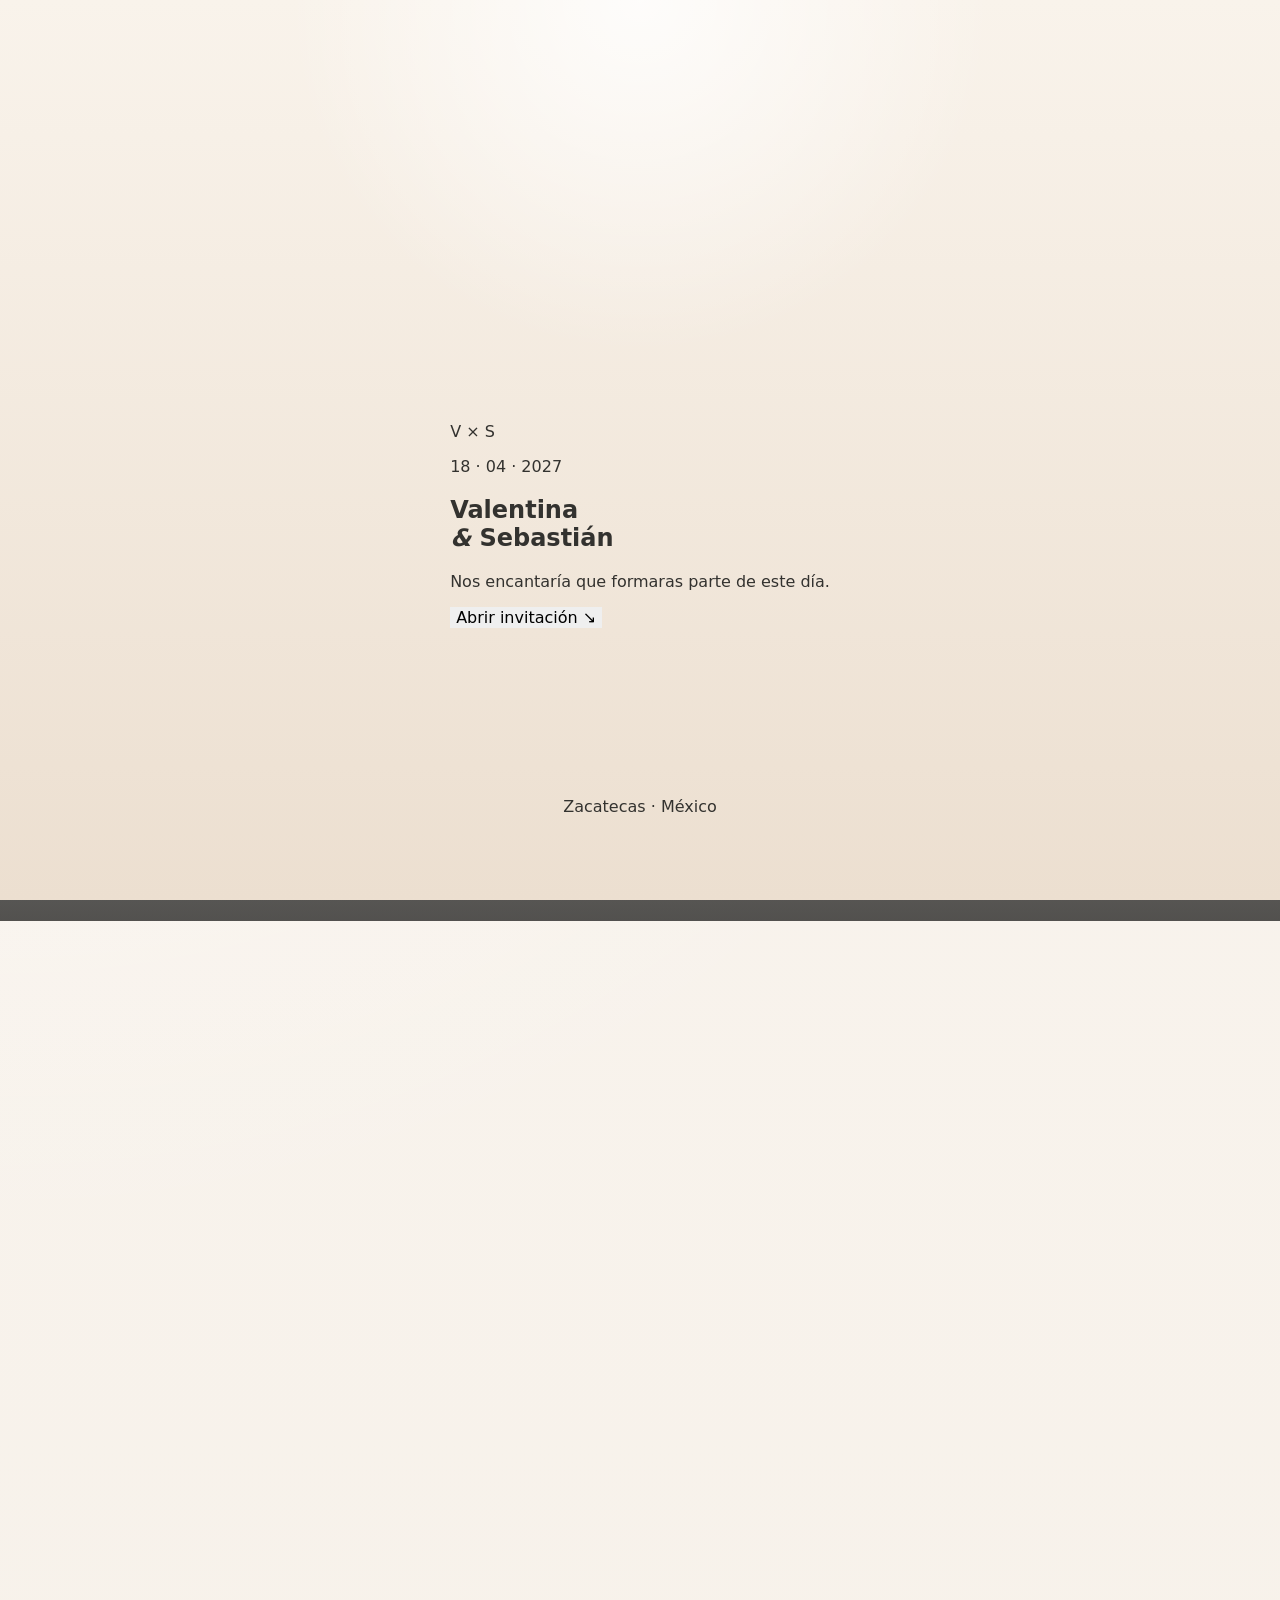
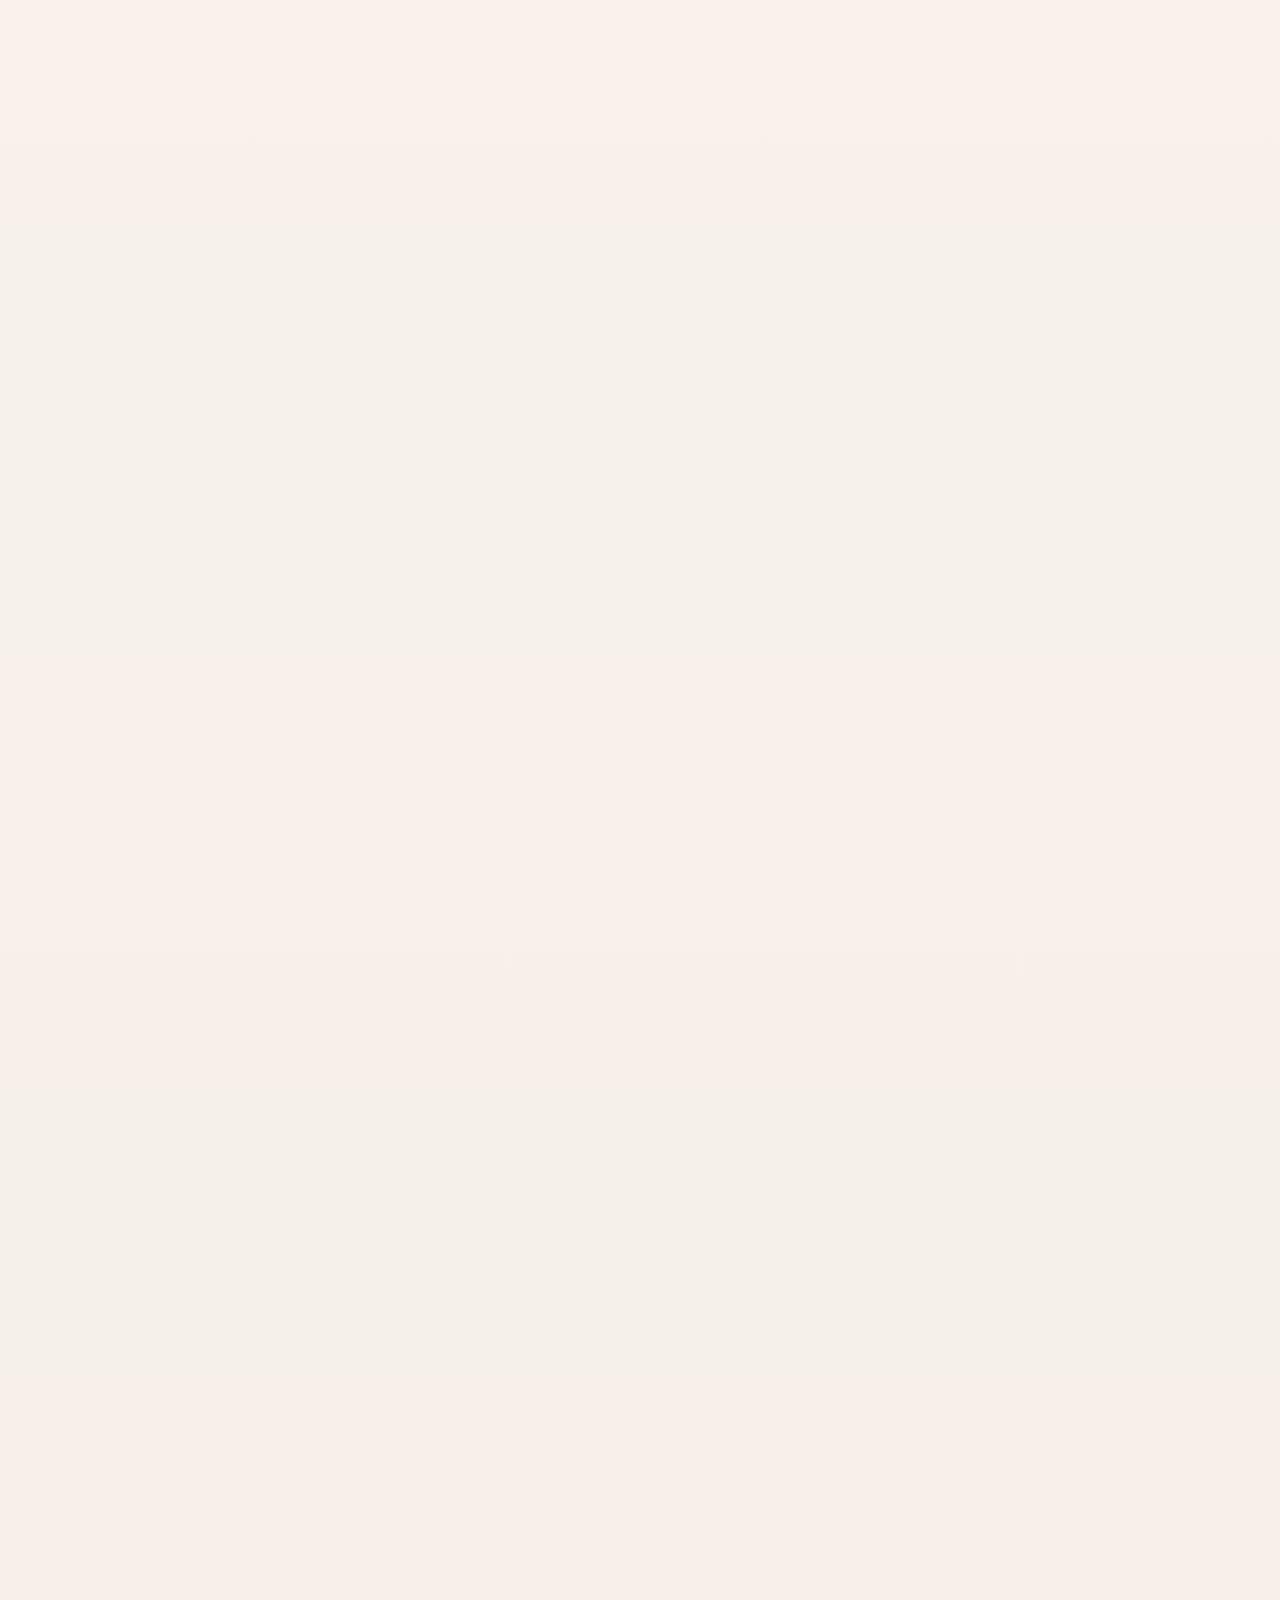
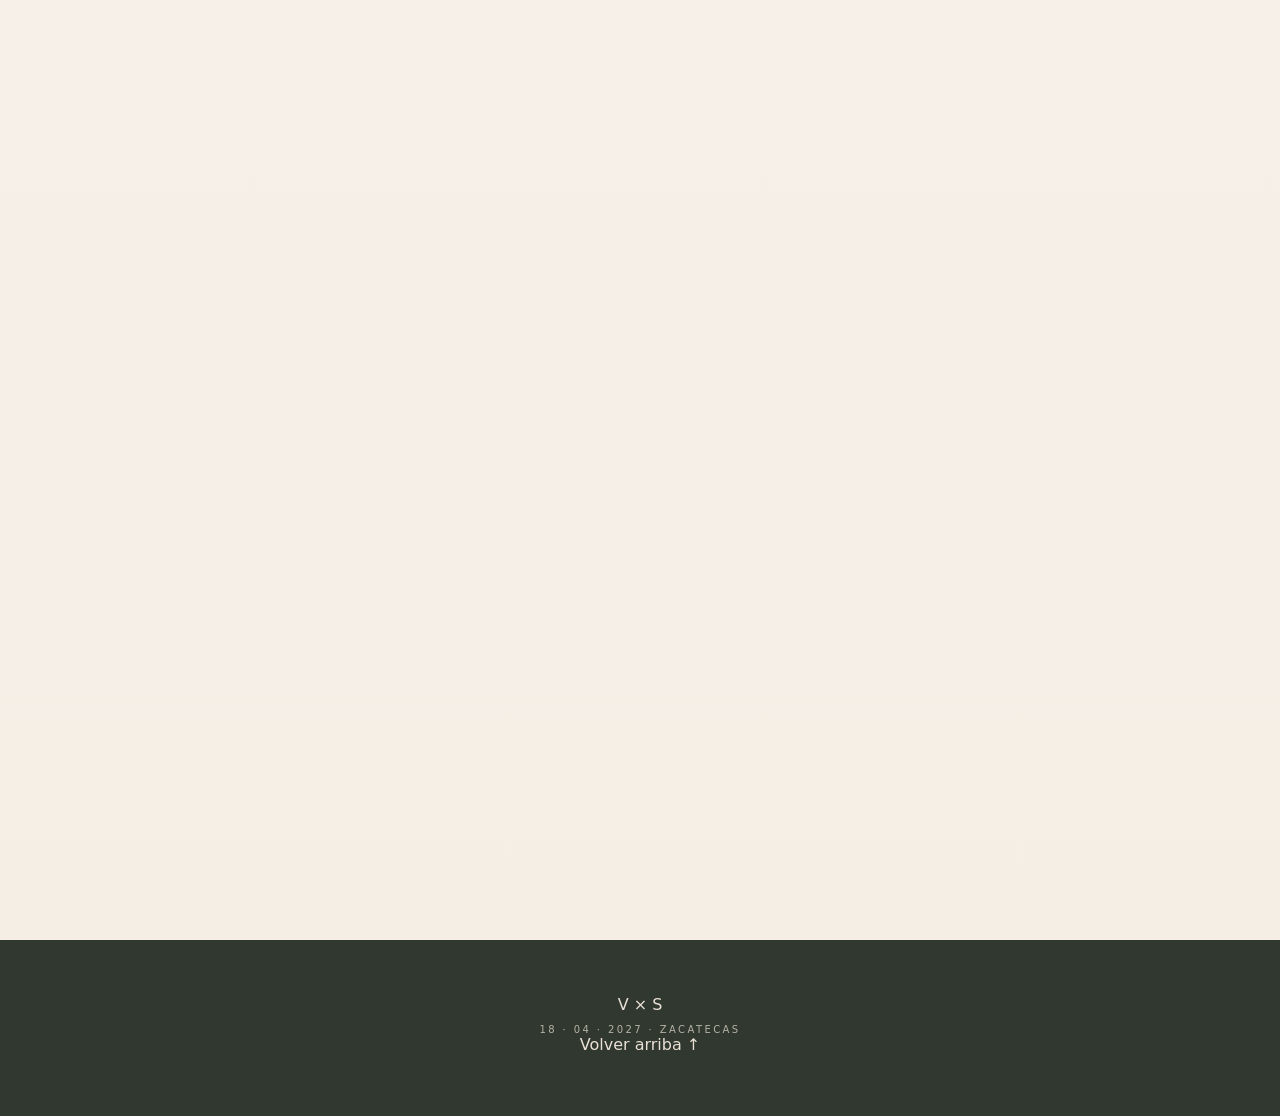
==== index.html @ 4ee6807d "Rebuild wedding invitation with new editorial photo concept" ====
<!doctype html>
<html lang="es">
<head>
  <meta charset="utf-8">
  <meta name="viewport" content="width=device-width,initial-scale=1,viewport-fit=cover">
  <meta name="theme-color" content="#f3ede4">
  <meta name="description" content="Invitación de boda de Valentina y Sebastián">
  <title>Valentina & Sebastián — 18.04.2027</title>
  <link rel="preconnect" href="https://fonts.googleapis.com">
  <link rel="preconnect" href="https://fonts.gstatic.com" crossorigin>
  <link href="https://fonts.googleapis.com/css2?family=DM+Sans:wght@400;500;600&family=Gilda+Display&family=Italiana&display=swap" rel="stylesheet">
  <link rel="stylesheet" href="styles.css?v=10">
</head>
<body class="is-locked">
  <div class="progress" id="progress"></div>

  <section class="intro" id="intro" aria-label="Portada de invitación">
    <div class="intro-photo" aria-hidden="true"></div>
    <div class="intro-shade" aria-hidden="true"></div>
    <div class="intro-card">
      <div class="intro-mark">V <span>×</span> S</div>
      <p class="caps">18 · 04 · 2027</p>
      <h1>Valentina<br><em>&</em> Sebastián</h1>
      <p class="intro-copy">Nos encantaría que formaras parte de este día.</p>
      <button class="enter-btn" id="enterBtn" type="button">
        <span>Abrir invitación</span>
        <span class="enter-arrow">↘</span>
      </button>
    </div>
    <div class="intro-credit">Zacatecas · México</div>
  </section>

  <button class="music-fab" id="musicBtn" type="button" aria-label="Reproducir música">
    <span class="music-icon" id="musicIcon">♪</span>
    <span class="music-meta"><small>Música</small><strong id="musicState">Reproducir</strong></span>
  </button>
  <audio id="song" loop preload="none" src="https://cdn.pixabay.com/download/audio/2022/11/22/audio_0e6f2b1f48.mp3?filename=romantic-piano-126137.mp3"></audio>

  <header class="hero" id="home">
    <div class="hero-copy reveal">
      <p class="eyebrow">Nos casamos</p>
      <div class="hero-date-block">
        <span class="hero-day">18</span>
        <span class="hero-month">Abril<br>2027</span>
      </div>
      <h2>Una tarde para celebrar<br>el comienzo de todo.</h2>
      <p class="lead">Con la bendición de Dios y de nuestras familias, queremos compartir contigo un día lleno de amor, música y momentos que recordaremos para siempre.</p>
      <div class="hero-links">
        <a class="pill solid" href="#rsvp">Confirmar asistencia</a>
        <a class="pill line" href="#agenda">Ver detalles</a>
      </div>
    </div>
    <figure class="hero-visual reveal">
      <img src="https://images.unsplash.com/photo-1772945492288-f05c7574761d?auto=format&fit=crop&q=88&w=1600" alt="Pareja de novios abrazándose en un campo">
      <figcaption>Valentina & Sebastián</figcaption>
    </figure>
  </header>

  <main>
    <section class="manifesto section-pad">
      <div class="narrow reveal">
        <p class="eyebrow">Nuestra invitación</p>
        <h2 class="display-title">Hay días que pasan.<br>Y hay días que se quedan.</h2>
        <p class="body-copy">Queremos que este sea uno de esos días. Una celebración íntima, cálida y elegante, rodeados de las personas que han acompañado nuestra historia.</p>
      </div>
      <div class="botanical botanical-a" aria-hidden="true"></div>
    </section>

    <section class="family-section section-pad">
      <div class="shell">
        <div class="section-heading reveal">
          <p class="eyebrow">Con nuestras familias</p>
          <h2>Tenemos el honor<br>de invitarte</h2>
        </div>
        <div class="family-list reveal">
          <article>
            <span>Padres de la novia</span>
            <h3>Adriana López<br>Fernando Ruiz</h3>
          </article>
          <div class="family-divider"></div>
          <article>
            <span>Padres del novio</span>
            <h3>Patricia Mendoza<br>Ricardo Torres</h3>
          </article>
        </div>
      </div>
    </section>

    <section class="count-section" aria-label="Cuenta regresiva">
      <div class="count-photo" aria-hidden="true"></div>
      <div class="count-overlay"></div>
      <div class="count-content shell reveal">
        <p class="eyebrow light">Falta muy poco</p>
        <h2>Cuenta regresiva</h2>
        <div class="count-grid">
          <div><strong id="days">000</strong><span>Días</span></div>
          <div><strong id="hours">00</strong><span>Horas</span></div>
          <div><strong id="minutes">00</strong><span>Min</span></div>
          <div><strong id="seconds">00</strong><span>Seg</span></div>
        </div>
        <button class="pill ghost-light" id="calendarBtn" type="button">Agregar al calendario</button>
      </div>
    </section>

    <section class="events section-pad" id="agenda">
      <div class="shell">
        <div class="section-heading split-heading reveal">
          <div>
            <p class="eyebrow">El gran día</p>
            <h2>Dos lugares.<br>Una misma historia.</h2>
          </div>
          <p>Te esperamos puntual para disfrutar cada momento con nosotros, desde la ceremonia hasta el último baile.</p>
        </div>
        <div class="event-stack">
          <article class="event-row reveal">
            <div class="event-index">01</div>
            <div class="event-main">
              <span class="event-label">Ceremonia religiosa</span>
              <h3>Templo de San Agustín</h3>
              <p>Centro Histórico, Zacatecas, Zac.</p>
            </div>
            <div class="event-time">5:00 PM</div>
            <a class="event-action" href="https://www.google.com/maps/search/?api=1&query=Templo+de+San+Agustin+Zacatecas" target="_blank" rel="noopener">Cómo llegar ↗</a>
          </article>
          <article class="event-row reveal">
            <div class="event-index">02</div>
            <div class="event-main">
              <span class="event-label">Recepción</span>
              <h3>Jardín Santa Lucía</h3>
              <p>Camino a la Bufa 245, Zacatecas, Zac.</p>
            </div>
            <div class="event-time">7:00 PM</div>
            <a class="event-action" href="https://www.google.com/maps/search/?api=1&query=Jardin+Santa+Lucia+Zacatecas" target="_blank" rel="noopener">Cómo llegar ↗</a>
          </article>
        </div>
      </div>
    </section>

    <section class="gallery-section section-pad">
      <div class="shell">
        <div class="gallery-heading reveal">
          <p class="eyebrow">Nosotros</p>
          <h2>Un pequeño vistazo<br>a nuestra historia</h2>
        </div>
        <div class="editorial-gallery">
          <figure class="gallery-large reveal">
            <img src="https://images.unsplash.com/photo-1768777277542-30750da8df4a?auto=format&fit=crop&q=86&w=1500" alt="Pareja de novios abrazándose durante una recepción al aire libre">
            <figcaption>Juntos, siempre.</figcaption>
          </figure>
          <div class="gallery-column">
            <figure class="gallery-small reveal">
              <img src="https://images.unsplash.com/photo-1776266100656-42f6350a2274?auto=format&fit=crop&q=86&w=1200" alt="Pareja abrazándose al atardecer">
            </figure>
            <blockquote class="gallery-quote reveal">“Que la vida nos encuentre siempre del mismo lado.”</blockquote>
          </div>
          <figure class="gallery-tall reveal">
            <img src="https://images.unsplash.com/photo-1780291116326-36096428e499?auto=format&fit=crop&q=86&w=1400" alt="Retrato de una pareja de novios al aire libre">
          </figure>
        </div>
      </div>
    </section>

    <section class="timeline-section section-pad">
      <div class="shell timeline-layout">
        <div class="timeline-title reveal">
          <p class="eyebrow">Itinerario</p>
          <h2>La tarde,<br>paso a paso</h2>
          <p>Queremos que tengas a la mano los momentos clave del día.</p>
        </div>
        <div class="timeline reveal">
          <div class="time-item"><span>05:00</span><div><strong>Ceremonia</strong><p>Comienza nuestro “sí”.</p></div></div>
          <div class="time-item"><span>06:30</span><div><strong>Fotos</strong><p>Un momento para guardar recuerdos.</p></div></div>
          <div class="time-item"><span>07:00</span><div><strong>Recepción</strong><p>Brindis de bienvenida.</p></div></div>
          <div class="time-item"><span>08:00</span><div><strong>Cena</strong><p>Compartimos la mesa.</p></div></div>
          <div class="time-item"><span>09:30</span><div><strong>Vals</strong><p>Brindis y primer baile.</p></div></div>
          <div class="time-item"><span>10:00</span><div><strong>Fiesta</strong><p>Hasta que el cuerpo aguante.</p></div></div>
        </div>
      </div>
    </section>

    <section class="dress-section section-pad">
      <div class="shell dress-grid">
        <article class="dress-copy reveal">
          <p class="eyebrow">Dress code</p>
          <h2>Formal elegante</h2>
          <p>La inspiración de la boda vive entre el beige, blanco roto, verde olivo y tonos pastel suaves. El blanco queda reservado para la novia.</p>
          <div class="palette" aria-label="Paleta sugerida">
            <span style="--c:#f5f1eb"></span>
            <span style="--c:#d8c5b1"></span>
            <span style="--c:#728066"></span>
            <span style="--c:#d8e0d1"></span>
            <span style="--c:#e8d3cf"></span>
          </div>
        </article>
        <div class="dress-visual reveal">
          <div class="arch arch-a"></div>
          <div class="arch arch-b"></div>
          <div class="dress-card">
            <span>Paleta sugerida</span>
            <strong>Soft · Natural · Elegant</strong>
          </div>
        </div>
      </div>
    </section>

    <section class="location-section">
      <div class="location-copy reveal">
        <p class="eyebrow">Recepción</p>
        <h2>Jardín<br>Santa Lucía</h2>
        <p>Camino a la Bufa 245, Zacatecas, Zac.<br>Un jardín cálido, íntimo y rodeado de naturaleza.</p>
        <a class="pill solid" href="https://www.google.com/maps/search/?api=1&query=Jardin+Santa+Lucia+Zacatecas" target="_blank" rel="noopener">Abrir en Google Maps</a>
      </div>
      <div class="map-wrap reveal">
        <iframe loading="lazy" allowfullscreen referrerpolicy="no-referrer-when-downgrade" src="https://www.google.com/maps?q=Jard%C3%ADn%20Santa%20Luc%C3%ADa%20Zacatecas&output=embed"></iframe>
      </div>
    </section>

    <section class="rsvp-section section-pad" id="rsvp">
      <div class="rsvp-shell shell">
        <div class="rsvp-intro reveal">
          <p class="eyebrow">RSVP</p>
          <h2>¿Nos acompañas?</h2>
          <p>Confirma antes del 20 de marzo de 2027. Nos ayudará muchísimo a preparar cada detalle.</p>
        </div>
        <div class="rsvp-card reveal">
          <form id="rsvpForm">
            <label>Nombre completo<input name="name" required placeholder="Tu nombre"></label>
            <label>Asistencia<select name="attending" required><option value="">Selecciona</option><option>Sí, ahí estaré</option><option>No podré acompañarlos</option></select></label>
            <div class="form-two">
              <label>Invitados<select name="guests"><option>1</option><option>2</option><option>3</option><option>4</option></select></label>
              <label>Contacto<input name="contact" placeholder="Teléfono o correo"></label>
            </div>
            <label>Mensaje<textarea name="message" placeholder="Escríbenos algo bonito..."></textarea></label>
            <button class="submit-btn" type="submit">Confirmar asistencia <span>→</span></button>
          </form>
          <div class="success" id="success">
            <span class="success-mark">✓</span>
            <h3>Gracias por confirmar</h3>
            <p>Tu respuesta quedó guardada en esta demostración.</p>
          </div>
        </div>
      </div>
    </section>

    <section class="gift-section section-pad">
      <div class="narrow reveal">
        <p class="eyebrow">Regalos</p>
        <h2 class="display-title">Tu presencia es<br>nuestro mejor regalo.</h2>
        <p class="body-copy">Si deseas tener un detalle con nosotros, agradecemos de corazón una lluvia de sobres.</p>
        <div class="gift-icon" aria-hidden="true"><span>V&S</span></div>
      </div>
    </section>
  </main>

  <footer>
    <div class="footer-mark">V × S</div>
    <p>18 · 04 · 2027 · Zacatecas</p>
    <a href="#home">Volver arriba ↑</a>
  </footer>

  <script src="app.js?v=10"></script>
</body>
</html>
---- styles.css ----
:root{
  --bg:#f5efe6;
  --paper:#fcf8f3;
  --white:#ffffff;
  --olive:#6b7a61;
  --olive-dark:#4d5945;
  --olive-soft:#98a48f;
  --beige:#dccab8;
  --pastel-pink:#e7d1cd;
  --pastel-peach:#efdac7;
  --pastel-sage:#dce6d7;
  --gold:#b5966f;
  --text:#33322f;
  --muted:#6e6a63;
  --line:rgba(80,72,62,.12);
  --shadow:0 18px 45px rgba(57,50,42,.10);
  --radius:28px;
}

*{box-sizing:border-box}
html{scroll-behavior:smooth;overflow-x:hidden;background:var(--bg)}
body{
  margin:0;
  font-family:'Inter',system-ui,-apple-system,sans-serif;
  background:
    radial-gradient(circle at top left,rgba(255,255,255,.55),transparent 28%),
    linear-gradient(180deg,#f9f4ee 0%,#f4eee5 100%);
  color:var(--text);
  overflow-x:hidden;
}
body.locked{overflow:hidden;height:100svh}
img{display:block;max-width:100%}
a{text-decoration:none;color:inherit}
button,input,select,textarea{font:inherit}
button{cursor:pointer;border:none}
.serif{font-family:'Cormorant Garamond',serif}
.script{font-family:'Great Vibes',cursive}
.container{width:min(1100px,calc(100% - 28px));margin-inline:auto}
.section{padding:82px 0}
.center{text-align:center}
.card{
  background:rgba(255,255,255,.72);
  backdrop-filter:blur(10px);
  border:1px solid var(--line);
  border-radius:var(--radius);
  box-shadow:var(--shadow);
}
.eyebrow{
  display:inline-flex;
  align-items:center;
  gap:10px;
  color:var(--gold);
  letter-spacing:.26em;
  font-size:11px;
  text-transform:uppercase;
  margin-bottom:16px;
}
.eyebrow::before,.eyebrow::after{
  content:"";
  width:42px;height:1px;
  background:rgba(181,150,111,.40);
}
.title{
  margin:0;
  font:600 clamp(40px,9vw,72px)/.95 'Cormorant Garamond',serif;
  letter-spacing:-.03em;
}
.subtitle{
  max-width:720px;
  margin:18px auto 0;
  color:var(--muted);
  font-size:16px;
  line-height:1.85;
}
.btn{
  display:inline-flex;
  align-items:center;
  justify-content:center;
  gap:10px;
  padding:15px 25px;
  border-radius:999px;
  background:linear-gradient(135deg,var(--olive),var(--olive-dark));
  color:#fff;
  font-weight:600;
  box-shadow:0 12px 24px rgba(77,89,69,.20);
}
.btn.alt{
  background:rgba(255,255,255,.14);
  border:1px solid rgba(255,255,255,.24);
  color:#fff;
  backdrop-filter:blur(8px);
  box-shadow:none;
}
.btn.soft{
  background:rgba(107,122,97,.10);
  color:var(--olive-dark);
  border:1px solid rgba(107,122,97,.18);
  box-shadow:none;
}
.reveal{opacity:0;transform:translateY(22px);transition:opacity .8s ease,transform .8s ease}
.reveal.in{opacity:1;transform:none}

/* Intro */
#intro{
  position:fixed;inset:0;z-index:100;
  display:grid;place-items:center;
  background:
    radial-gradient(circle at top,rgba(255,255,255,.8),transparent 32%),
    linear-gradient(180deg,#f9f3eb,#ecdfd0);
  transition:opacity .8s ease,visibility .8s ease;
}
#intro.hidden{opacity:0;visibility:hidden}
.intro-box{width:min(94vw,460px);text-align:center;padding:22px}
.intro-kicker{font-size:10px;letter-spacing:.34em;text-transform:uppercase;color:#8f7358;margin-bottom:16px}
.intro-title{margin:0 0 18px;font:500 34px/1 'Cormorant Garamond',serif;color:#4f453d}
.envelope-wrap{position:relative;padding:12px 0 48px}
.envelope-shadow{position:absolute;left:50%;bottom:22px;transform:translateX(-50%);width:72%;height:24px;background:radial-gradient(ellipse,rgba(76,57,43,.25),transparent 70%);filter:blur(8px)}
.envelope{position:relative;width:min(84vw,380px);aspect-ratio:1.42/1;margin:auto;perspective:1200px;transition:transform .8s ease,opacity .8s ease}
.env-back,.env-front,.env-left,.env-right,.env-flap{position:absolute;inset:0;border-radius:22px}
.env-back{background:linear-gradient(180deg,#efdfcf,#e7d6c2)}
.env-back::after{content:"Valentina & Sebastián";position:absolute;inset:0;display:grid;place-items:center;color:rgba(181,150,111,.46);font:500 28px/1 'Cormorant Garamond',serif;padding-top:10px;text-align:center}
.env-left{clip-path:polygon(0 0,50% 56%,0 100%);background:linear-gradient(135deg,#eddccc,#e2ccb6)}
.env-right{clip-path:polygon(100% 0,50% 56%,100% 100%);background:linear-gradient(225deg,#eddccc,#e2ccb6)}
.env-front{clip-path:polygon(0 100%,0 0,50% 56%,100% 0,100% 100%);background:linear-gradient(180deg,#f1e2d3,#e8d2bf)}
.env-flap{clip-path:polygon(0 0,100% 0,50% 63%);background:linear-gradient(180deg,#f6eadc,#ebd8c6);transform-origin:top center;box-shadow:0 6px 12px rgba(58,44,29,.07);transition:transform .9s cubic-bezier(.2,.82,.18,1)}
.seal-zone{position:absolute;left:50%;top:53%;transform:translate(-50%,-50%);z-index:3}
.seal-btn{
  width:88px;height:88px;border-radius:50%;
  display:grid;place-items:center;
  background:radial-gradient(circle at 30% 30%,#dcb19f,#a14a40 70%);
  color:#fff8f3;
  font:600 18px 'Cormorant Garamond',serif;
  letter-spacing:.08em;
  border:3px solid rgba(255,244,236,.7);
  box-shadow:0 10px 22px rgba(120,54,44,.28),inset 0 1px 8px rgba(255,255,255,.22);
  position:relative;
  transition:transform .2s ease,opacity .4s ease;
}
.seal-btn::after{content:"";position:absolute;inset:8px;border-radius:50%;border:1px dashed rgba(255,244,236,.36)}
.seal-btn:hover{transform:scale(1.03)}
.seal-hint{margin-top:12px;color:#7a6758;font-size:12px;letter-spacing:.08em}
#intro.opening .env-flap{transform:rotateX(-178deg)}
#intro.opening .seal-btn{opacity:0;transform:scale(.7)}
#intro.opening .envelope{transform:scale(.96) translateY(8px);opacity:.96}

/* Floating music control */
.music-pill{
  position:fixed;top:14px;right:14px;z-index:80;
  display:flex;align-items:center;gap:10px;
  padding:10px 14px 10px 10px;
  max-width:min(88vw,340px);
  border-radius:999px;
  background:rgba(255,251,246,.86);
  backdrop-filter:blur(14px);
  border:1px solid var(--line);
  box-shadow:0 10px 24px rgba(44,40,34,.10);
}
.music-pill button{
  width:42px;height:42px;border-radius:50%;
  background:var(--olive);color:#fff;display:grid;place-items:center;
}
.music-pill small{display:block;color:#8d7966;letter-spacing:.18em;text-transform:uppercase;font-size:9px;margin-bottom:3px}
.music-pill span{display:block;white-space:nowrap;overflow:hidden;text-overflow:ellipsis;color:#4d4a45;font-size:12px}

/* Hero */
.hero{
  min-height:100svh;position:relative;overflow:hidden;color:#fff;
  display:flex;align-items:flex-end;
  background:
    linear-gradient(180deg,rgba(18,18,17,.10),rgba(18,18,17,.28) 45%,rgba(18,18,17,.72) 100%),
    url('https://images.unsplash.com/photo-1522673607200-164d1b6ce486?auto=format&fit=crop&w=1600&q=80') center/cover no-repeat;
}
.hero::before{
  content:"";position:absolute;inset:0;
  background:
    radial-gradient(circle at 15% 15%,rgba(255,237,220,.28),transparent 25%),
    radial-gradient(circle at 84% 20%,rgba(147,165,137,.24),transparent 26%);
}
.hero-inner{position:relative;z-index:1;width:min(1100px,calc(100% - 28px));margin:auto;padding:120px 0 78px}
.hero-pill{
  display:inline-flex;align-items:center;gap:10px;padding:10px 15px;border-radius:999px;
  background:rgba(255,255,255,.10);border:1px solid rgba(255,255,255,.16);backdrop-filter:blur(7px);
  letter-spacing:.24em;text-transform:uppercase;font-size:10px;
}
.hero h1{margin:24px 0 0;font:400 clamp(60px,17vw,126px)/.87 'Great Vibes',cursive;text-shadow:0 10px 28px rgba(0,0,0,.22)}
.hero h1 .and{display:block;font:500 clamp(28px,7vw,42px)/1 'Cormorant Garamond',serif;letter-spacing:.30em;margin:8px 0}
.hero-date{margin-top:14px;font:500 clamp(24px,7vw,44px)/1 'Cormorant Garamond',serif;letter-spacing:.08em}
.hero-copy{max-width:560px;margin-top:18px;color:rgba(255,255,255,.84);font-size:16px;line-height:1.85}
.hero-actions{display:flex;gap:12px;flex-wrap:wrap;margin-top:30px}

.quote-band{padding:78px 0;background:linear-gradient(180deg,#fbf7f0,#f2eae1)}
.quote-card{padding:40px 24px;text-align:center}
.quote-card blockquote{margin:0;font:500 clamp(30px,8vw,48px)/1.12 'Cormorant Garamond',serif}
.quote-card p{margin:14px 0 0;color:#8b7a67;font-size:10px;letter-spacing:.18em;text-transform:uppercase}

.family-grid,.event-grid,.two-grid,.gift-grid{display:grid;grid-template-columns:repeat(2,minmax(0,1fr));gap:20px}
.family-grid{margin-top:40px}
.family-card{padding:28px}
.family-card h3{margin:0 0 10px;font:500 30px/1 'Cormorant Garamond',serif;color:var(--olive-dark)}
.family-card p{margin:0;color:#5f5a55;line-height:1.8;font-size:17px}

.date-band{padding:84px 0;color:#f8f2ea;background:linear-gradient(180deg,#697860,#53604c);text-align:center}
.date-num{font:600 clamp(96px,28vw,182px)/.8 'Cormorant Garamond',serif;letter-spacing:-.06em}
.date-month{margin-top:10px;font-size:11px;letter-spacing:.42em;text-transform:uppercase;color:rgba(248,242,233,.76)}
.count-grid{display:grid;grid-template-columns:repeat(4,minmax(0,1fr));gap:12px;margin-top:32px}
.count-box{padding:18px 8px;border-radius:22px;background:rgba(255,255,255,.08);border:1px solid rgba(255,255,255,.10)}
.count-box b{display:block;font:600 clamp(34px,10vw,54px)/1 'Cormorant Garamond',serif}
.count-box span{font-size:10px;letter-spacing:.16em;text-transform:uppercase;color:rgba(255,255,255,.72)}

.event-grid{margin-top:42px}
.event-card{overflow:hidden}
.event-image{height:250px;background-size:cover;background-position:center}
.event-image.church{background-image:url('https://images.unsplash.com/photo-1519741497674-611481863552?auto=format&fit=crop&w=1400&q=80')}
.event-image.party{background-image:url('https://images.unsplash.com/photo-1511795409834-432f7b1728ae?auto=format&fit=crop&w=1400&q=80')}
.event-body{padding:26px}
.event-tag{color:var(--gold);font-size:10px;letter-spacing:.20em;text-transform:uppercase}
.event-body h3{margin:10px 0 6px;font:500 34px/1 'Cormorant Garamond',serif}
.event-time{color:var(--olive);font:500 20px/1 'Cormorant Garamond',serif;letter-spacing:.10em}
.event-body p{margin:12px 0 0;color:var(--muted);line-height:1.8}

.sponsors{background:linear-gradient(180deg,#efe7dd,#e9dfd3)}
.sponsor-grid{display:grid;grid-template-columns:repeat(5,minmax(0,1fr));gap:12px;margin-top:38px}
.sponsor-card{padding:22px 12px;text-align:center}
.sponsor-icon{font-size:28px;margin-bottom:10px}
.sponsor-card h4{margin:0 0 6px;font:500 24px/1 'Cormorant Garamond',serif;color:var(--olive-dark)}
.sponsor-card p{margin:0;color:#665f58;font-size:14px;line-height:1.55}

.timeline-card{max-width:760px;margin:40px auto 0;padding:30px}
.timeline-item{position:relative;padding:0 0 24px 30px;border-left:1px solid rgba(107,122,97,.20)}
.timeline-item:last-child{padding-bottom:0}
.timeline-item::before{content:"";position:absolute;left:-6px;top:5px;width:11px;height:11px;border-radius:50%;background:var(--gold);box-shadow:0 0 0 5px rgba(181,150,111,.12)}
.timeline-item b{display:block;font-size:11px;letter-spacing:.18em;text-transform:uppercase;color:#6c7766}
.timeline-item strong{display:block;margin-top:6px;font:500 30px/1 'Cormorant Garamond',serif}
.timeline-item p{margin:5px 0 0;color:var(--muted)}

.two-grid{margin-top:42px}
.feature-card{padding:30px;position:relative;overflow:hidden;min-height:320px}
.feature-card h3{margin:0 0 12px;font:500 38px/1 'Cormorant Garamond',serif}
.feature-card p{color:var(--muted);line-height:1.8}
.palette{display:flex;gap:10px;margin-top:20px}
.dot{width:28px;height:28px;border-radius:50%;border:1px solid var(--line)}
.song-box{display:flex;align-items:center;gap:16px;margin-top:22px;padding:18px;border-radius:24px;background:linear-gradient(180deg,#fffdf9,#f6efe7)}
.song-cover{width:84px;height:84px;border-radius:18px;background:url('https://images.unsplash.com/photo-1516550893923-42d28e5677af?auto=format&fit=crop&w=700&q=80') center/cover}
.song-box strong{display:block;font:500 28px/1 'Cormorant Garamond',serif}
.song-box span{display:block;margin-top:4px;color:var(--muted)}
.song-play{margin-top:12px;width:40px;height:40px;border-radius:50%;background:var(--olive);color:#fff}

.map-section{padding:0;background:#ede3d7;overflow:hidden}
.map-grid{display:grid;grid-template-columns:.95fr 1.05fr;min-height:560px}
.map-copy{padding:78px max(20px,6vw);display:flex;flex-direction:column;justify-content:center}
.map-copy h2{margin:0 0 12px;font:500 clamp(40px,7vw,60px)/.95 'Cormorant Garamond',serif}
.map-copy p{margin:0 0 24px;color:#69635d;line-height:1.85}
.map-frame iframe{width:100%;height:100%;min-height:430px;border:0}

.rsvp{padding:90px 0;color:#f8f2ea;background:
  linear-gradient(rgba(61,71,56,.88),rgba(61,71,56,.92)),
  url('https://images.unsplash.com/photo-1511285560929-80b456fea0bc?auto=format&fit=crop&w=1600&q=80') center/cover no-repeat}
.rsvp .subtitle{color:rgba(248,242,233,.78)}
.rsvp-card{max-width:760px;margin:40px auto 0;padding:28px}
.form-grid{display:grid;grid-template-columns:repeat(2,minmax(0,1fr));gap:14px}
.field{display:flex;flex-direction:column;gap:7px}
.field label{font-size:10px;letter-spacing:.18em;text-transform:uppercase;color:#d6c6ac}
.field input,.field select,.field textarea{
  width:100%;padding:14px 15px;border-radius:18px;border:1px solid rgba(255,255,255,.12);
  background:rgba(255,255,255,.06);color:#fff;outline:none;
}
.field input::placeholder,.field textarea::placeholder{color:rgba(255,255,255,.45)}
.field textarea{min-height:120px;resize:vertical;grid-column:1/-1}
.success{display:none;text-align:center;padding:16px 0 8px}
.success.show{display:block}

.gift-grid{margin-top:40px}
.gift-card{padding:34px;min-height:240px}
.mini-envelope{width:min(100%,350px);aspect-ratio:1.4/1;margin:auto;border-radius:18px;position:relative;background:#efdecd;box-shadow:0 16px 30px rgba(57,50,42,.10)}
.mini-envelope::before{content:"";position:absolute;inset:0;clip-path:polygon(0 0,50% 58%,100% 0,100% 100%,0 100%);background:linear-gradient(180deg,#f5e7da,#e7d2bf)}
.mini-envelope::after{content:"Lluvia de sobres";position:absolute;inset:0;display:grid;place-items:center;color:#6f5c49;font:500 30px/1 'Cormorant Garamond',serif}

footer{padding:55px 16px 62px;background:#30382f;color:#e9e1d5;text-align:center}
footer .mono{font:500 62px/1 'Cormorant Garamond',serif}
footer p{margin:10px 0 0;letter-spacing:.24em;text-transform:uppercase;font-size:10px;opacity:.72}

@media (max-width:960px){
  .family-grid,.event-grid,.two-grid,.gift-grid,.map-grid{grid-template-columns:1fr}
  .sponsor-grid{grid-template-columns:repeat(2,minmax(0,1fr))}
  .sponsor-card:last-child{grid-column:1/-1}
  .map-copy{padding:70px 18px 32px}
}
@media (max-width:680px){
  .section{padding:72px 0}
  .music-pill{left:12px;right:12px;top:12px;max-width:none}
  .hero-inner{padding:128px 0 72px}
  .hero-actions{flex-direction:column;align-items:flex-start}
  .count-grid{grid-template-columns:repeat(2,minmax(0,1fr))}
  .sponsor-grid{grid-template-columns:1fr 1fr}
  .form-grid{grid-template-columns:1fr}
  .field textarea{grid-column:auto}
  .feature-card,.family-card,.event-body,.rsvp-card,.gift-card{padding:24px}
  .song-box{align-items:flex-start}
  .song-cover{width:74px;height:74px}
}
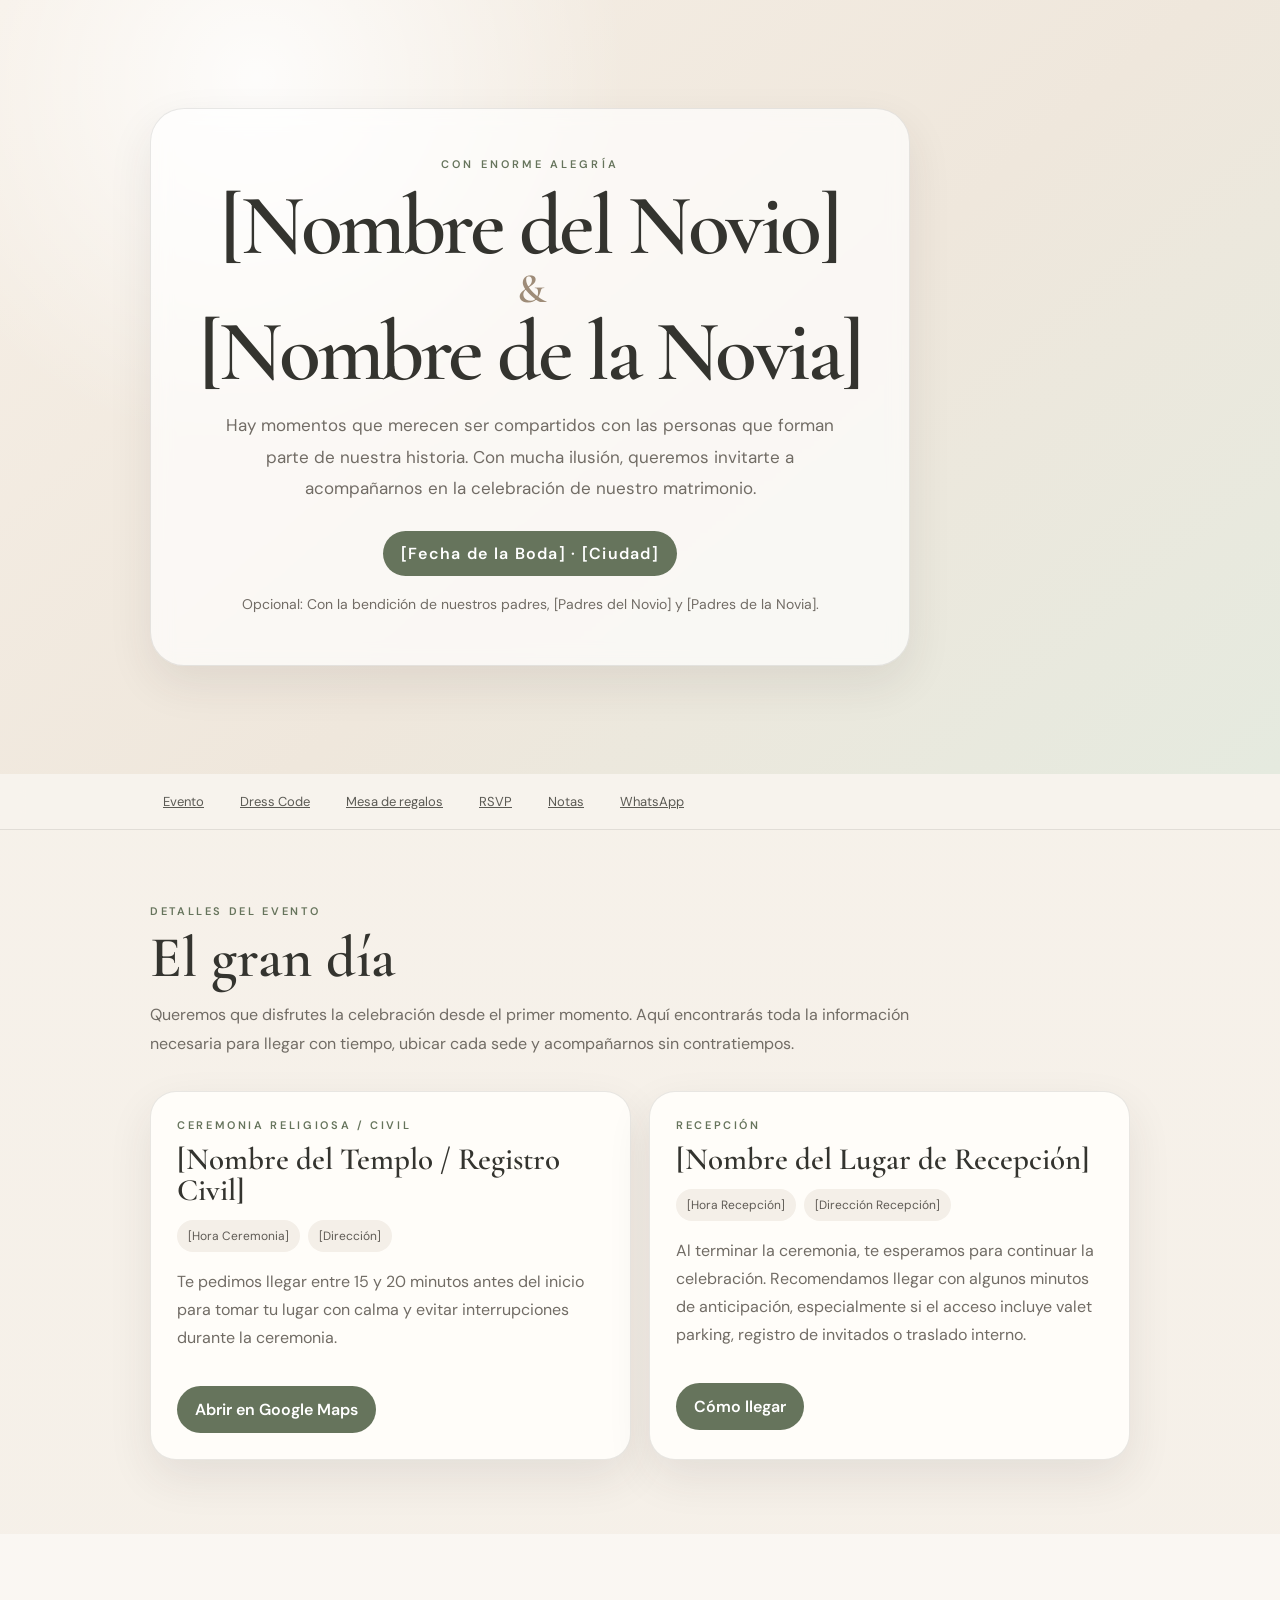
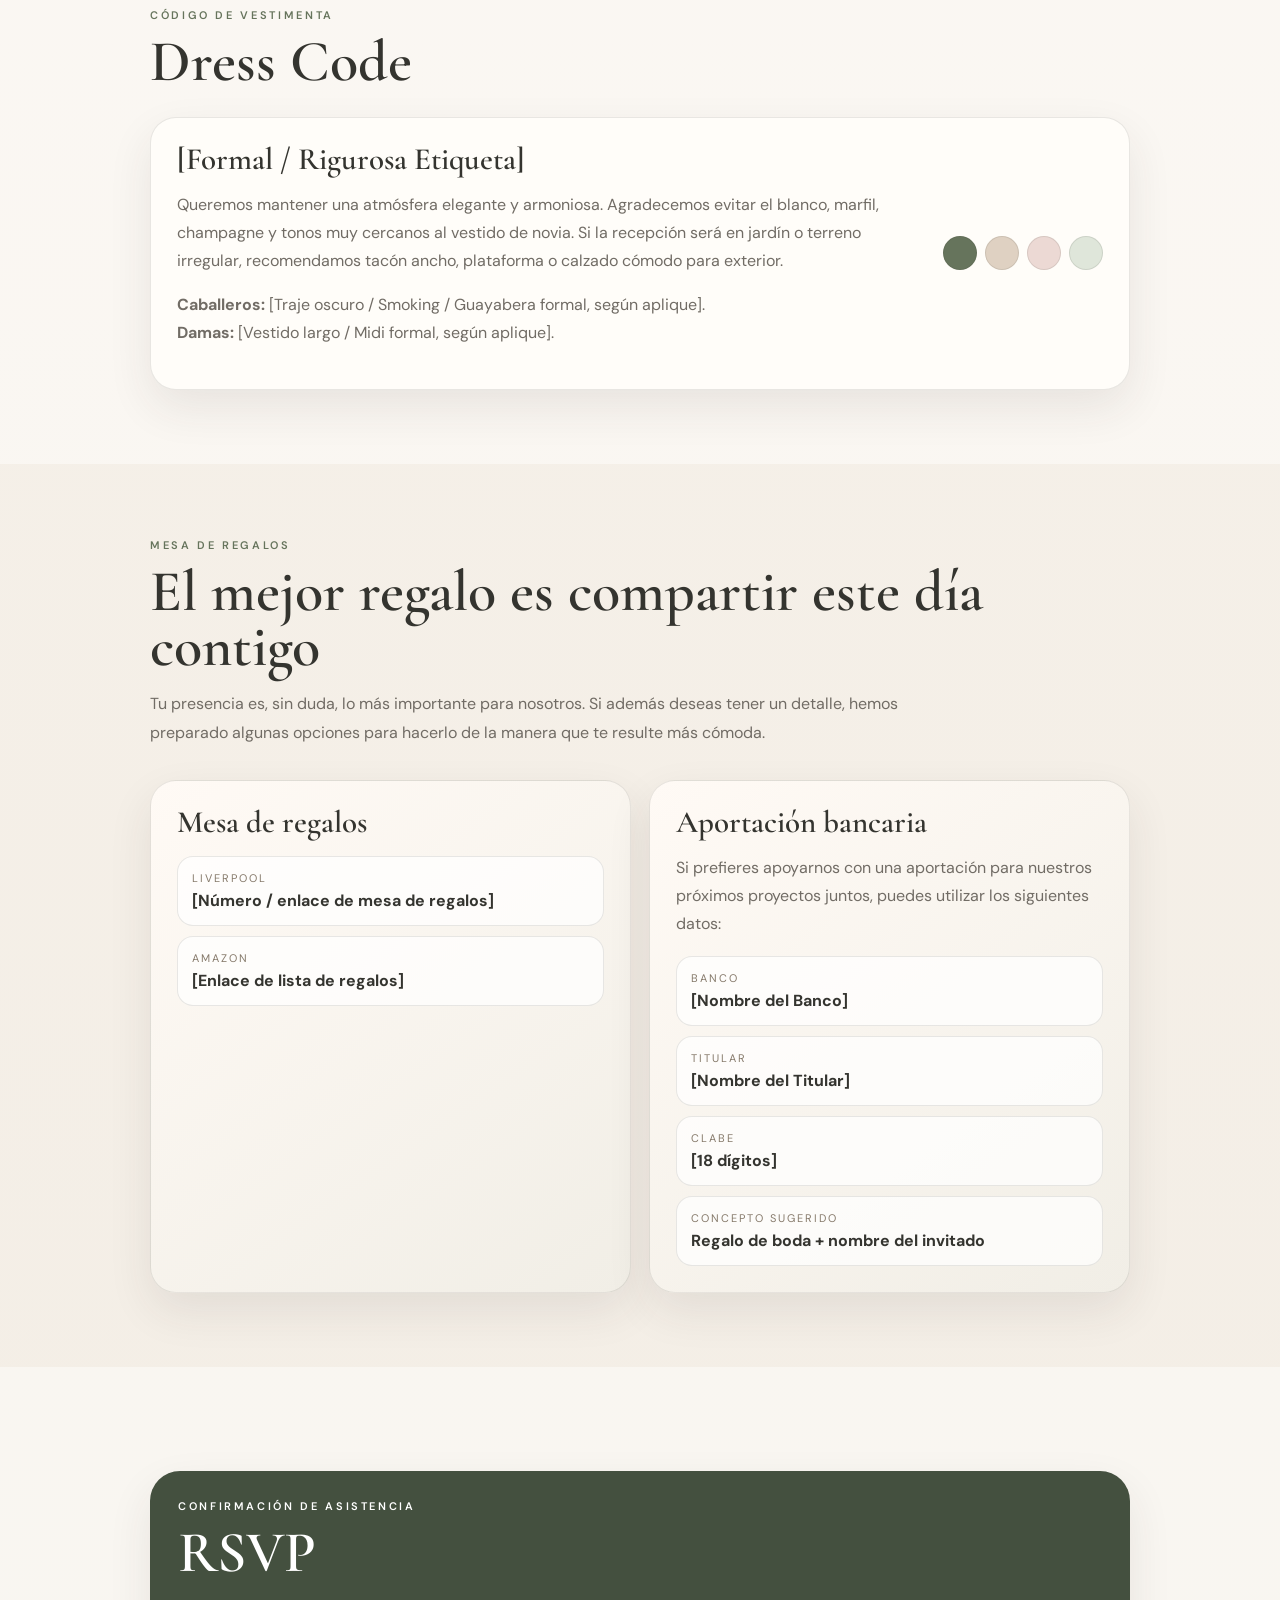
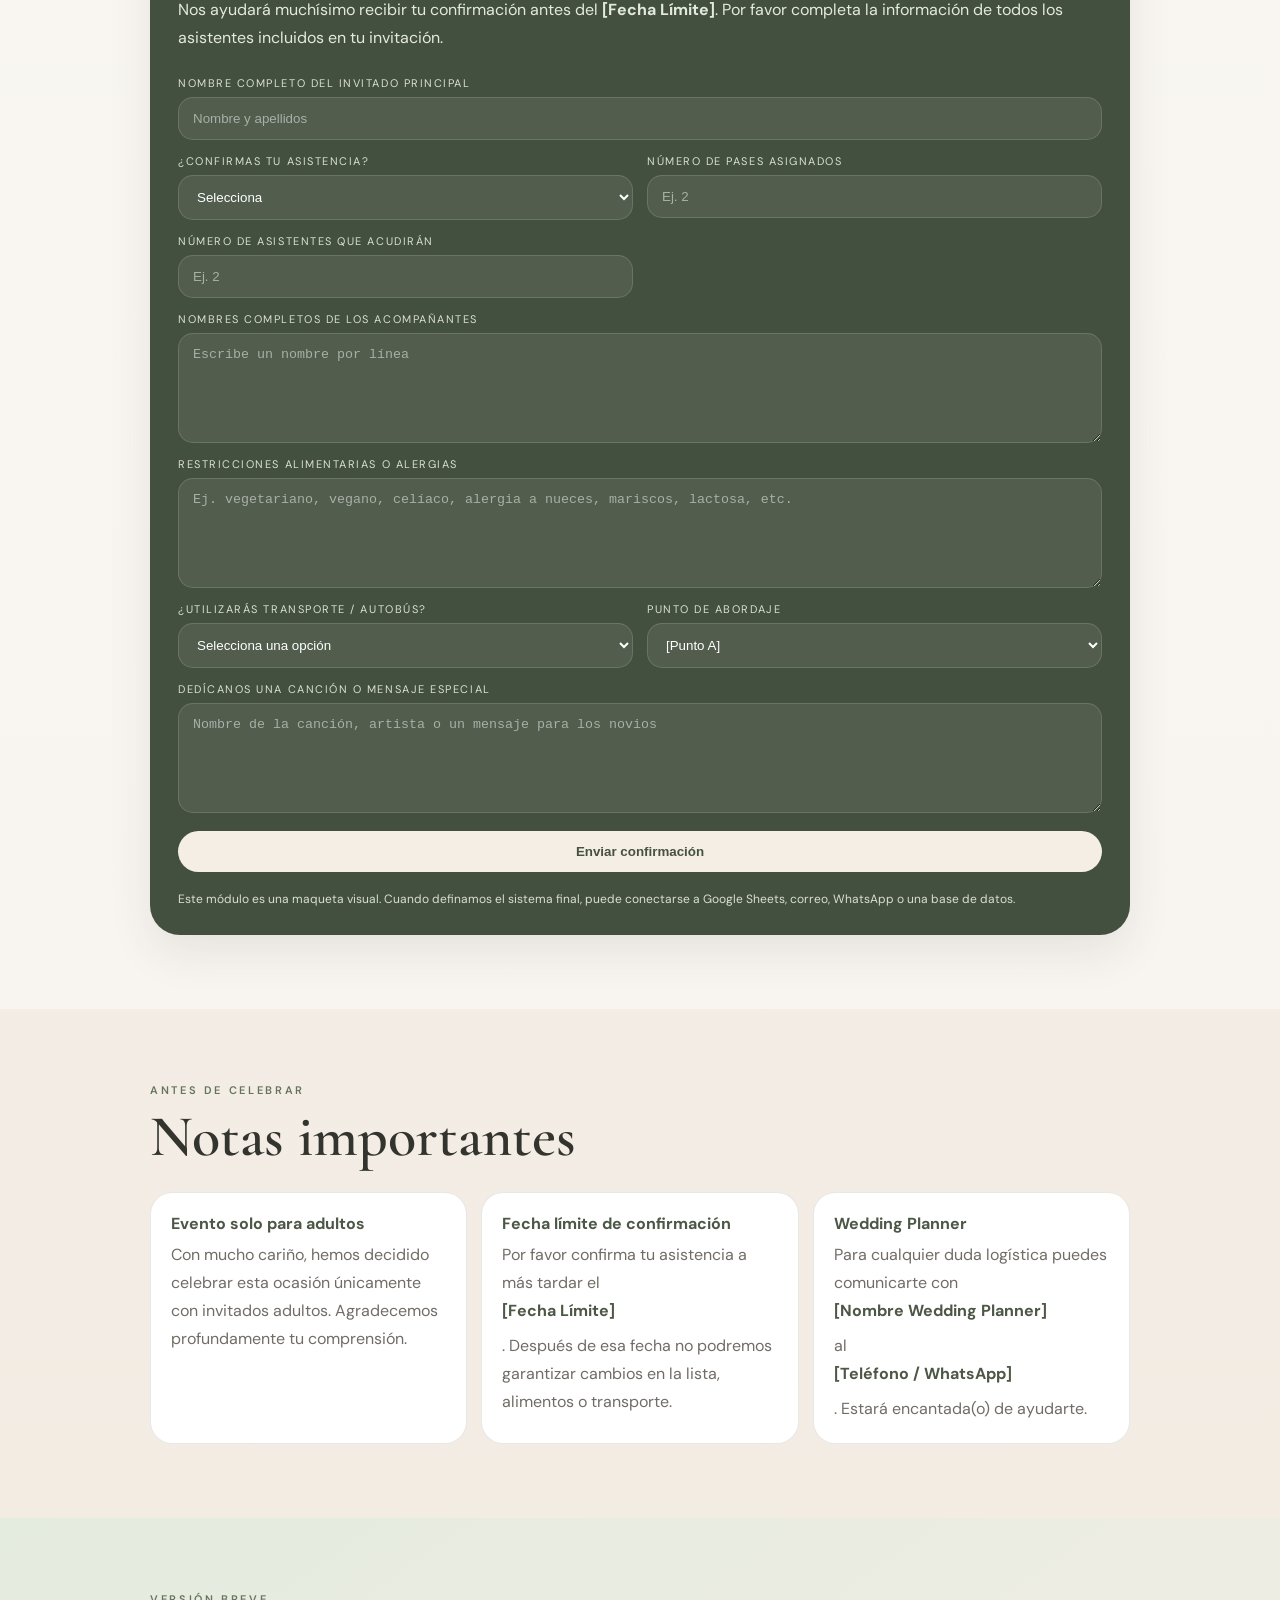
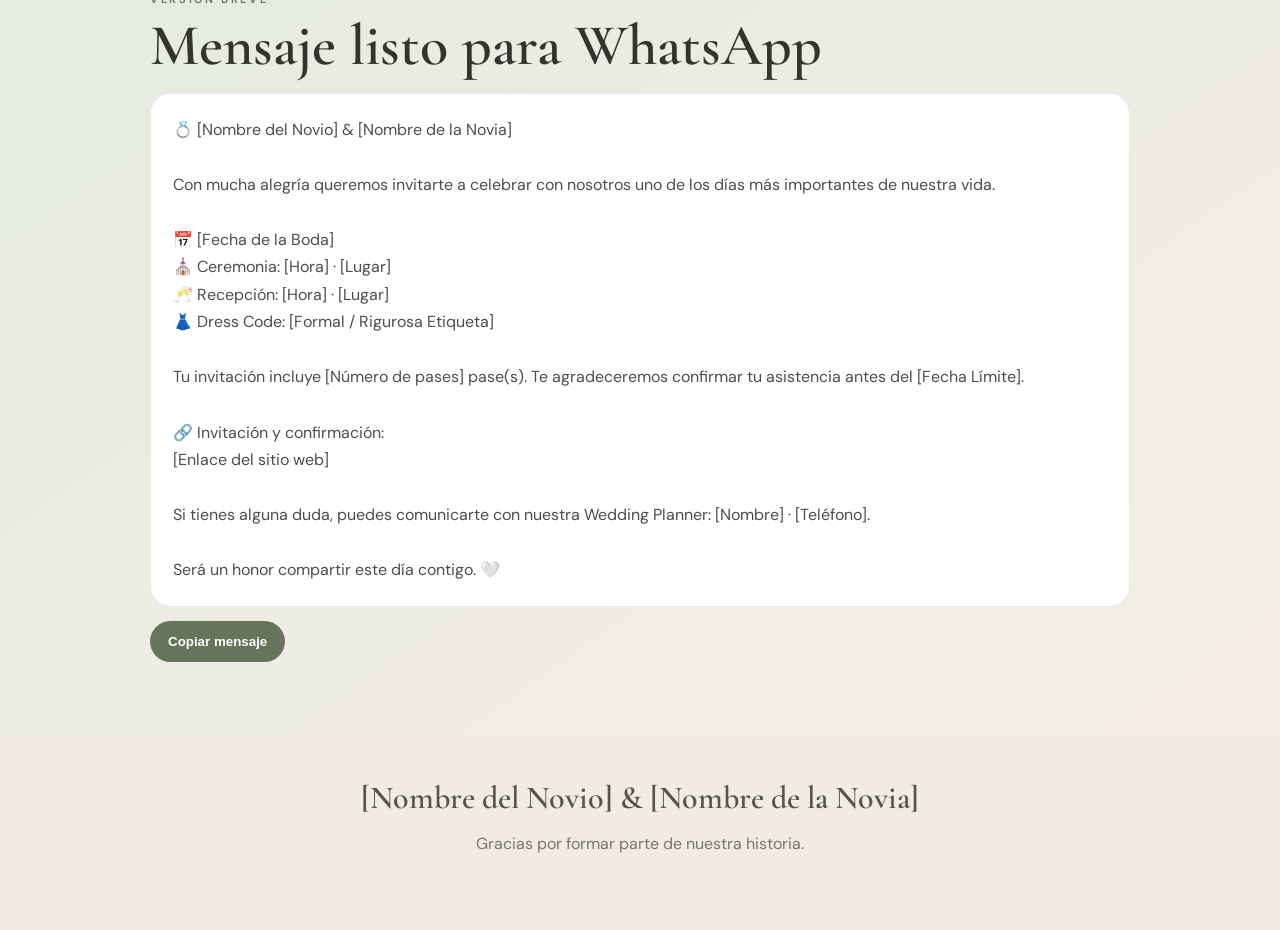
==== commit a47335a2: "Create structured wedding invitation content and RSVP template" ====
--- a/index.html
+++ b/index.html
@@ -1,263 +1,49 @@
 <!doctype html>
 <html lang="es">
 <head>
-  <meta charset="utf-8">
-  <meta name="viewport" content="width=device-width,initial-scale=1,viewport-fit=cover">
-  <meta name="theme-color" content="#f3ede4">
-  <meta name="description" content="Invitación de boda de Valentina y Sebastián">
-  <title>Valentina & Sebastián — 18.04.2027</title>
-  <link rel="preconnect" href="https://fonts.googleapis.com">
-  <link rel="preconnect" href="https://fonts.gstatic.com" crossorigin>
-  <link href="https://fonts.googleapis.com/css2?family=DM+Sans:wght@400;500;600&family=Gilda+Display&family=Italiana&display=swap" rel="stylesheet">
-  <link rel="stylesheet" href="styles.css?v=10">
+<meta charset="utf-8">
+<meta name="viewport" content="width=device-width,initial-scale=1,viewport-fit=cover">
+<meta name="theme-color" content="#f3eee6">
+<title>[Nombre del Novio] & [Nombre de la Novia] — Invitación de boda</title>
+<link rel="preconnect" href="https://fonts.googleapis.com">
+<link rel="preconnect" href="https://fonts.gstatic.com" crossorigin>
+<link href="https://fonts.googleapis.com/css2?family=Cormorant+Garamond:wght@500;600&family=DM+Sans:wght@400;500;600&display=swap" rel="stylesheet">
+<style>
+:root{--bg:#f3eee6;--paper:#fffdf9;--ink:#34342f;--muted:#716c65;--olive:#66745c;--olive-dark:#4c5745;--sage:#dfe6da;--beige:#dfd1c2;--rose:#ecd9d4;--line:rgba(70,65,58,.12);--shadow:0 18px 45px rgba(54,48,42,.09)}
+*{box-sizing:border-box}html{scroll-behavior:smooth}body{margin:0;background:linear-gradient(180deg,#f7f2eb,#f1ebe2);color:var(--ink);font-family:'DM Sans',system-ui,sans-serif}.wrap{width:min(980px,calc(100% - 28px));margin:auto}.hero{min-height:86svh;display:grid;place-items:center;padding:76px 0;background:radial-gradient(circle at 20% 10%,rgba(255,255,255,.85),transparent 30%),linear-gradient(140deg,#f6efe6 0%,#efe7dc 55%,#e5eadf 100%)}.hero-card{width:min(760px,100%);padding:48px 28px;text-align:center;background:rgba(255,255,255,.68);backdrop-filter:blur(10px);border:1px solid var(--line);border-radius:34px;box-shadow:var(--shadow)}.kicker{font-size:11px;letter-spacing:.28em;text-transform:uppercase;color:var(--olive);font-weight:600}.names{margin:18px 0 10px;font:600 clamp(48px,12vw,86px)/.88 'Cormorant Garamond',serif;letter-spacing:-.04em}.amp{display:block;font-size:.48em;color:#9e8c78;margin:7px 0}.lead{max-width:650px;margin:20px auto 0;color:var(--muted);font-size:17px;line-height:1.85}.date-pill{display:inline-flex;margin-top:26px;padding:12px 18px;border-radius:999px;background:var(--olive);color:white;font-weight:600;letter-spacing:.08em}.nav{position:sticky;top:0;z-index:20;background:rgba(247,243,237,.88);backdrop-filter:blur(12px);border-bottom:1px solid var(--line)}.nav-inner{display:flex;gap:10px;overflow:auto;padding:10px 0}.nav a{white-space:nowrap;padding:9px 13px;border-radius:999px;font-size:13px;color:#5b5a54}.nav a:hover{background:#fff}.section{padding:74px 0}.section.alt{background:rgba(255,255,255,.42)}.eyebrow{color:var(--olive);font-size:11px;letter-spacing:.24em;text-transform:uppercase;font-weight:600;margin-bottom:12px}.title{margin:0;font:600 clamp(36px,8vw,58px)/.95 'Cormorant Garamond',serif}.intro{max-width:760px;margin:16px 0 0;color:var(--muted);font-size:16px;line-height:1.8}.grid2{display:grid;grid-template-columns:repeat(2,minmax(0,1fr));gap:18px;margin-top:32px}.card{background:var(--paper);border:1px solid var(--line);border-radius:26px;padding:26px;box-shadow:var(--shadow)}.card h3{margin:0 0 8px;font:600 31px/1 'Cormorant Garamond',serif}.meta{display:flex;flex-wrap:wrap;gap:8px;margin:14px 0 0}.chip{padding:8px 11px;border-radius:999px;background:#f4efe8;font-size:12px;color:#5f5b55}.bodycopy{color:var(--muted);line-height:1.75}.btn{display:inline-flex;align-items:center;justify-content:center;margin-top:18px;padding:13px 18px;border-radius:999px;background:var(--olive);color:#fff;text-decoration:none;font-weight:600;border:0;cursor:pointer}.btn.secondary{background:#edf1ea;color:var(--olive-dark)}.dress{display:grid;grid-template-columns:1fr auto;gap:22px;align-items:center}.palette{display:flex;gap:8px}.sw{width:34px;height:34px;border-radius:50%;border:1px solid var(--line)}.giftbox{background:linear-gradient(145deg,#fffaf5,#f1eee6)}.gift-details{display:grid;gap:10px;margin-top:18px}.gift-row{padding:14px;border-radius:16px;background:rgba(255,255,255,.72);border:1px solid var(--line)}.label{font-size:11px;letter-spacing:.18em;text-transform:uppercase;color:#85796a;margin-bottom:5px}.rsvp-shell{margin-top:30px;background:#44503f;color:white;border-radius:30px;padding:28px;box-shadow:var(--shadow)}.rsvp-shell .title,.rsvp-shell .eyebrow{color:white}.formgrid{display:grid;grid-template-columns:repeat(2,minmax(0,1fr));gap:14px;margin-top:24px}.field{display:flex;flex-direction:column;gap:7px}.field.full{grid-column:1/-1}.field label{font-size:11px;letter-spacing:.14em;text-transform:uppercase;color:#d9dfd4}.field input,.field select,.field textarea{width:100%;border:1px solid rgba(255,255,255,.14);background:rgba(255,255,255,.08);color:white;border-radius:15px;padding:13px 14px;outline:none}.field input::placeholder,.field textarea::placeholder{color:rgba(255,255,255,.5)}.field textarea{min-height:110px;resize:vertical}.rsvp-note{font-size:12px;color:#d9dfd4;margin-top:12px}.notes{display:grid;grid-template-columns:repeat(3,minmax(0,1fr));gap:14px;margin-top:28px}.note{padding:20px;border-radius:22px;background:#fff;border:1px solid var(--line)}.note strong{display:block;margin-bottom:7px;color:var(--olive-dark)}.wa{background:linear-gradient(145deg,#e4ebdf,#f5eee6)}.message{white-space:pre-wrap;background:#fff;border:1px solid var(--line);border-radius:20px;padding:22px;color:#4f4d48;line-height:1.72;margin-top:20px}.copy{margin-top:14px}.footer{padding:42px 0 60px;text-align:center;color:#7a746d}.footer b{font:600 32px 'Cormorant Garamond',serif;color:#52564c}@media(max-width:760px){.grid2,.formgrid,.notes{grid-template-columns:1fr}.field.full{grid-column:auto}.dress{grid-template-columns:1fr}.hero{min-height:78svh}.hero-card{padding:38px 20px}.section{padding:60px 0}}
+</style>
 </head>
-<body class="is-locked">
-  <div class="progress" id="progress"></div>
+<body>
+<header class="hero" id="inicio"><div class="wrap"><div class="hero-card"><div class="kicker">Con enorme alegría</div><h1 class="names">[Nombre del Novio]<span class="amp">&</span>[Nombre de la Novia]</h1><p class="lead">Hay momentos que merecen ser compartidos con las personas que forman parte de nuestra historia. Con mucha ilusión, queremos invitarte a acompañarnos en la celebración de nuestro matrimonio.</p><div class="date-pill">[Fecha de la Boda] · [Ciudad]</div><p class="lead" style="font-size:14px;margin-top:16px">Opcional: Con la bendición de nuestros padres, [Padres del Novio] y [Padres de la Novia].</p></div></div></header>
+<nav class="nav"><div class="wrap nav-inner"><a href="#evento">Evento</a><a href="#vestimenta">Dress Code</a><a href="#regalos">Mesa de regalos</a><a href="#rsvp">RSVP</a><a href="#notas">Notas</a><a href="#whatsapp">WhatsApp</a></div></nav>
+<main>
+<section class="section" id="evento"><div class="wrap"><div class="eyebrow">Detalles del evento</div><h2 class="title">El gran día</h2><p class="intro">Queremos que disfrutes la celebración desde el primer momento. Aquí encontrarás toda la información necesaria para llegar con tiempo, ubicar cada sede y acompañarnos sin contratiempos.</p><div class="grid2"><article class="card"><div class="eyebrow">Ceremonia religiosa / civil</div><h3>[Nombre del Templo / Registro Civil]</h3><div class="meta"><span class="chip">[Hora Ceremonia]</span><span class="chip">[Dirección]</span></div><p class="bodycopy">Te pedimos llegar entre 15 y 20 minutos antes del inicio para tomar tu lugar con calma y evitar interrupciones durante la ceremonia.</p><a class="btn" href="https://www.google.com/maps/search/?api=1&query=[DIRECCION+CEREMONIA]" target="_blank" rel="noopener">Abrir en Google Maps</a></article><article class="card"><div class="eyebrow">Recepción</div><h3>[Nombre del Lugar de Recepción]</h3><div class="meta"><span class="chip">[Hora Recepción]</span><span class="chip">[Dirección Recepción]</span></div><p class="bodycopy">Al terminar la ceremonia, te esperamos para continuar la celebración. Recomendamos llegar con algunos minutos de anticipación, especialmente si el acceso incluye valet parking, registro de invitados o traslado interno.</p><a class="btn" href="https://www.google.com/maps/search/?api=1&query=[DIRECCION+RECEPCION]" target="_blank" rel="noopener">Cómo llegar</a></article></div></div></section>
+<section class="section alt" id="vestimenta"><div class="wrap"><div class="eyebrow">Código de vestimenta</div><h2 class="title">Dress Code</h2><div class="card" style="margin-top:28px"><div class="dress"><div><h3>[Formal / Rigurosa Etiqueta]</h3><p class="bodycopy">Queremos mantener una atmósfera elegante y armoniosa. Agradecemos evitar el blanco, marfil, champagne y tonos muy cercanos al vestido de novia. Si la recepción será en jardín o terreno irregular, recomendamos tacón ancho, plataforma o calzado cómodo para exterior.</p><p class="bodycopy"><strong>Caballeros:</strong> [Traje oscuro / Smoking / Guayabera formal, según aplique].<br><strong>Damas:</strong> [Vestido largo / Midi formal, según aplique].</p></div><div class="palette" aria-label="Paleta sugerida"><span class="sw" style="background:#66745c"></span><span class="sw" style="background:#dfd1c2"></span><span class="sw" style="background:#ecd9d4"></span><span class="sw" style="background:#dfe6da"></span></div></div></div></div></section>
+<section class="section" id="regalos"><div class="wrap"><div class="eyebrow">Mesa de regalos</div><h2 class="title">El mejor regalo es compartir este día contigo</h2><p class="intro">Tu presencia es, sin duda, lo más importante para nosotros. Si además deseas tener un detalle, hemos preparado algunas opciones para hacerlo de la manera que te resulte más cómoda.</p><div class="grid2"><div class="card giftbox"><h3>Mesa de regalos</h3><div class="gift-details"><div class="gift-row"><div class="label">Liverpool</div><strong>[Número / enlace de mesa de regalos]</strong></div><div class="gift-row"><div class="label">Amazon</div><strong>[Enlace de lista de regalos]</strong></div></div></div><div class="card giftbox"><h3>Aportación bancaria</h3><p class="bodycopy">Si prefieres apoyarnos con una aportación para nuestros próximos proyectos juntos, puedes utilizar los siguientes datos:</p><div class="gift-details"><div class="gift-row"><div class="label">Banco</div><strong>[Nombre del Banco]</strong></div><div class="gift-row"><div class="label">Titular</div><strong>[Nombre del Titular]</strong></div><div class="gift-row"><div class="label">CLABE</div><strong>[18 dígitos]</strong></div><div class="gift-row"><div class="label">Concepto sugerido</div><strong>Regalo de boda + nombre del invitado</strong></div></div></div></div></div></section>
+<section class="section alt" id="rsvp"><div class="wrap"><div class="rsvp-shell"><div class="eyebrow">Confirmación de asistencia</div><h2 class="title">RSVP</h2><p style="color:#e4e9e0;line-height:1.75">Nos ayudará muchísimo recibir tu confirmación antes del <strong>[Fecha Límite]</strong>. Por favor completa la información de todos los asistentes incluidos en tu invitación.</p><form id="rsvpForm" class="formgrid"><div class="field full"><label>Nombre completo del invitado principal</label><input required placeholder="Nombre y apellidos"></div><div class="field"><label>¿Confirmas tu asistencia?</label><select required><option value="">Selecciona</option><option>Sí, con mucho gusto</option><option>No podré acompañarlos</option></select></div><div class="field"><label>Número de pases asignados</label><input type="number" min="1" placeholder="Ej. 2"></div><div class="field"><label>Número de asistentes que acudirán</label><input type="number" min="0" placeholder="Ej. 2"></div><div class="field full"><label>Nombres completos de los acompañantes</label><textarea placeholder="Escribe un nombre por línea"></textarea></div><div class="field full"><label>Restricciones alimentarias o alergias</label><textarea placeholder="Ej. vegetariano, vegano, celíaco, alergia a nueces, mariscos, lactosa, etc."></textarea></div><div class="field"><label>¿Utilizarás transporte / autobús?</label><select><option>Selecciona una opción</option><option>Sí, necesito traslado</option><option>No, llegaré por mi cuenta</option><option>Por confirmar</option></select></div><div class="field"><label>Punto de abordaje</label><select><option>[Punto A]</option><option>[Punto B]</option><option>No aplica</option></select></div><div class="field full"><label>Dedícanos una canción o mensaje especial</label><textarea placeholder="Nombre de la canción, artista o un mensaje para los novios"></textarea></div><div class="field full"><button class="btn" type="submit" style="background:#f4eee5;color:#46513f;margin-top:4px">Enviar confirmación</button><div class="rsvp-note">Este módulo es una maqueta visual. Cuando definamos el sistema final, puede conectarse a Google Sheets, correo, WhatsApp o una base de datos.</div></div></form></div></div></section>
+<section class="section" id="notas"><div class="wrap"><div class="eyebrow">Antes de celebrar</div><h2 class="title">Notas importantes</h2><div class="notes"><div class="note"><strong>Evento solo para adultos</strong><span class="bodycopy">Con mucho cariño, hemos decidido celebrar esta ocasión únicamente con invitados adultos. Agradecemos profundamente tu comprensión.</span></div><div class="note"><strong>Fecha límite de confirmación</strong><span class="bodycopy">Por favor confirma tu asistencia a más tardar el <strong>[Fecha Límite]</strong>. Después de esa fecha no podremos garantizar cambios en la lista, alimentos o transporte.</span></div><div class="note"><strong>Wedding Planner</strong><span class="bodycopy">Para cualquier duda logística puedes comunicarte con <strong>[Nombre Wedding Planner]</strong> al <strong>[Teléfono / WhatsApp]</strong>. Estará encantada(o) de ayudarte.</span></div></div></div></section>
+<section class="section wa" id="whatsapp"><div class="wrap"><div class="eyebrow">Versión breve</div><h2 class="title">Mensaje listo para WhatsApp</h2><div class="message" id="waText">💍 [Nombre del Novio] & [Nombre de la Novia]
 
-  <section class="intro" id="intro" aria-label="Portada de invitación">
-    <div class="intro-photo" aria-hidden="true"></div>
-    <div class="intro-shade" aria-hidden="true"></div>
-    <div class="intro-card">
-      <div class="intro-mark">V <span>×</span> S</div>
-      <p class="caps">18 · 04 · 2027</p>
-      <h1>Valentina<br><em>&</em> Sebastián</h1>
-      <p class="intro-copy">Nos encantaría que formaras parte de este día.</p>
-      <button class="enter-btn" id="enterBtn" type="button">
-        <span>Abrir invitación</span>
-        <span class="enter-arrow">↘</span>
-      </button>
-    </div>
-    <div class="intro-credit">Zacatecas · México</div>
-  </section>
+Con mucha alegría queremos invitarte a celebrar con nosotros uno de los días más importantes de nuestra vida.
 
-  <button class="music-fab" id="musicBtn" type="button" aria-label="Reproducir música">
-    <span class="music-icon" id="musicIcon">♪</span>
-    <span class="music-meta"><small>Música</small><strong id="musicState">Reproducir</strong></span>
-  </button>
-  <audio id="song" loop preload="none" src="https://cdn.pixabay.com/download/audio/2022/11/22/audio_0e6f2b1f48.mp3?filename=romantic-piano-126137.mp3"></audio>
+📅 [Fecha de la Boda]
+⛪ Ceremonia: [Hora] · [Lugar]
+🥂 Recepción: [Hora] · [Lugar]
+👗 Dress Code: [Formal / Rigurosa Etiqueta]
 
-  <header class="hero" id="home">
-    <div class="hero-copy reveal">
-      <p class="eyebrow">Nos casamos</p>
-      <div class="hero-date-block">
-        <span class="hero-day">18</span>
-        <span class="hero-month">Abril<br>2027</span>
-      </div>
-      <h2>Una tarde para celebrar<br>el comienzo de todo.</h2>
-      <p class="lead">Con la bendición de Dios y de nuestras familias, queremos compartir contigo un día lleno de amor, música y momentos que recordaremos para siempre.</p>
-      <div class="hero-links">
-        <a class="pill solid" href="#rsvp">Confirmar asistencia</a>
-        <a class="pill line" href="#agenda">Ver detalles</a>
-      </div>
-    </div>
-    <figure class="hero-visual reveal">
-      <img src="https://images.unsplash.com/photo-1772945492288-f05c7574761d?auto=format&fit=crop&q=88&w=1600" alt="Pareja de novios abrazándose en un campo">
-      <figcaption>Valentina & Sebastián</figcaption>
-    </figure>
-  </header>
+Tu invitación incluye [Número de pases] pase(s). Te agradeceremos confirmar tu asistencia antes del [Fecha Límite].
 
-  <main>
-    <section class="manifesto section-pad">
-      <div class="narrow reveal">
-        <p class="eyebrow">Nuestra invitación</p>
-        <h2 class="display-title">Hay días que pasan.<br>Y hay días que se quedan.</h2>
-        <p class="body-copy">Queremos que este sea uno de esos días. Una celebración íntima, cálida y elegante, rodeados de las personas que han acompañado nuestra historia.</p>
-      </div>
-      <div class="botanical botanical-a" aria-hidden="true"></div>
-    </section>
+🔗 Invitación y confirmación:
+[Enlace del sitio web]
 
-    <section class="family-section section-pad">
-      <div class="shell">
-        <div class="section-heading reveal">
-          <p class="eyebrow">Con nuestras familias</p>
-          <h2>Tenemos el honor<br>de invitarte</h2>
-        </div>
-        <div class="family-list reveal">
-          <article>
-            <span>Padres de la novia</span>
-            <h3>Adriana López<br>Fernando Ruiz</h3>
-          </article>
-          <div class="family-divider"></div>
-          <article>
-            <span>Padres del novio</span>
-            <h3>Patricia Mendoza<br>Ricardo Torres</h3>
-          </article>
-        </div>
-      </div>
-    </section>
+Si tienes alguna duda, puedes comunicarte con nuestra Wedding Planner: [Nombre] · [Teléfono].
 
-    <section class="count-section" aria-label="Cuenta regresiva">
-      <div class="count-photo" aria-hidden="true"></div>
-      <div class="count-overlay"></div>
-      <div class="count-content shell reveal">
-        <p class="eyebrow light">Falta muy poco</p>
-        <h2>Cuenta regresiva</h2>
-        <div class="count-grid">
-          <div><strong id="days">000</strong><span>Días</span></div>
-          <div><strong id="hours">00</strong><span>Horas</span></div>
-          <div><strong id="minutes">00</strong><span>Min</span></div>
-          <div><strong id="seconds">00</strong><span>Seg</span></div>
-        </div>
-        <button class="pill ghost-light" id="calendarBtn" type="button">Agregar al calendario</button>
-      </div>
-    </section>
-
-    <section class="events section-pad" id="agenda">
-      <div class="shell">
-        <div class="section-heading split-heading reveal">
-          <div>
-            <p class="eyebrow">El gran día</p>
-            <h2>Dos lugares.<br>Una misma historia.</h2>
-          </div>
-          <p>Te esperamos puntual para disfrutar cada momento con nosotros, desde la ceremonia hasta el último baile.</p>
-        </div>
-        <div class="event-stack">
-          <article class="event-row reveal">
-            <div class="event-index">01</div>
-            <div class="event-main">
-              <span class="event-label">Ceremonia religiosa</span>
-              <h3>Templo de San Agustín</h3>
-              <p>Centro Histórico, Zacatecas, Zac.</p>
-            </div>
-            <div class="event-time">5:00 PM</div>
-            <a class="event-action" href="https://www.google.com/maps/search/?api=1&query=Templo+de+San+Agustin+Zacatecas" target="_blank" rel="noopener">Cómo llegar ↗</a>
-          </article>
-          <article class="event-row reveal">
-            <div class="event-index">02</div>
-            <div class="event-main">
-              <span class="event-label">Recepción</span>
-              <h3>Jardín Santa Lucía</h3>
-              <p>Camino a la Bufa 245, Zacatecas, Zac.</p>
-            </div>
-            <div class="event-time">7:00 PM</div>
-            <a class="event-action" href="https://www.google.com/maps/search/?api=1&query=Jardin+Santa+Lucia+Zacatecas" target="_blank" rel="noopener">Cómo llegar ↗</a>
-          </article>
-        </div>
-      </div>
-    </section>
-
-    <section class="gallery-section section-pad">
-      <div class="shell">
-        <div class="gallery-heading reveal">
-          <p class="eyebrow">Nosotros</p>
-          <h2>Un pequeño vistazo<br>a nuestra historia</h2>
-        </div>
-        <div class="editorial-gallery">
-          <figure class="gallery-large reveal">
-            <img src="https://images.unsplash.com/photo-1768777277542-30750da8df4a?auto=format&fit=crop&q=86&w=1500" alt="Pareja de novios abrazándose durante una recepción al aire libre">
-            <figcaption>Juntos, siempre.</figcaption>
-          </figure>
-          <div class="gallery-column">
-            <figure class="gallery-small reveal">
-              <img src="https://images.unsplash.com/photo-1776266100656-42f6350a2274?auto=format&fit=crop&q=86&w=1200" alt="Pareja abrazándose al atardecer">
-            </figure>
-            <blockquote class="gallery-quote reveal">“Que la vida nos encuentre siempre del mismo lado.”</blockquote>
-          </div>
-          <figure class="gallery-tall reveal">
-            <img src="https://images.unsplash.com/photo-1780291116326-36096428e499?auto=format&fit=crop&q=86&w=1400" alt="Retrato de una pareja de novios al aire libre">
-          </figure>
-        </div>
-      </div>
-    </section>
-
-    <section class="timeline-section section-pad">
-      <div class="shell timeline-layout">
-        <div class="timeline-title reveal">
-          <p class="eyebrow">Itinerario</p>
-          <h2>La tarde,<br>paso a paso</h2>
-          <p>Queremos que tengas a la mano los momentos clave del día.</p>
-        </div>
-        <div class="timeline reveal">
-          <div class="time-item"><span>05:00</span><div><strong>Ceremonia</strong><p>Comienza nuestro “sí”.</p></div></div>
-          <div class="time-item"><span>06:30</span><div><strong>Fotos</strong><p>Un momento para guardar recuerdos.</p></div></div>
-          <div class="time-item"><span>07:00</span><div><strong>Recepción</strong><p>Brindis de bienvenida.</p></div></div>
-          <div class="time-item"><span>08:00</span><div><strong>Cena</strong><p>Compartimos la mesa.</p></div></div>
-          <div class="time-item"><span>09:30</span><div><strong>Vals</strong><p>Brindis y primer baile.</p></div></div>
-          <div class="time-item"><span>10:00</span><div><strong>Fiesta</strong><p>Hasta que el cuerpo aguante.</p></div></div>
-        </div>
-      </div>
-    </section>
-
-    <section class="dress-section section-pad">
-      <div class="shell dress-grid">
-        <article class="dress-copy reveal">
-          <p class="eyebrow">Dress code</p>
-          <h2>Formal elegante</h2>
-          <p>La inspiración de la boda vive entre el beige, blanco roto, verde olivo y tonos pastel suaves. El blanco queda reservado para la novia.</p>
-          <div class="palette" aria-label="Paleta sugerida">
-            <span style="--c:#f5f1eb"></span>
-            <span style="--c:#d8c5b1"></span>
-            <span style="--c:#728066"></span>
-            <span style="--c:#d8e0d1"></span>
-            <span style="--c:#e8d3cf"></span>
-          </div>
-        </article>
-        <div class="dress-visual reveal">
-          <div class="arch arch-a"></div>
-          <div class="arch arch-b"></div>
-          <div class="dress-card">
-            <span>Paleta sugerida</span>
-            <strong>Soft · Natural · Elegant</strong>
-          </div>
-        </div>
-      </div>
-    </section>
-
-    <section class="location-section">
-      <div class="location-copy reveal">
-        <p class="eyebrow">Recepción</p>
-        <h2>Jardín<br>Santa Lucía</h2>
-        <p>Camino a la Bufa 245, Zacatecas, Zac.<br>Un jardín cálido, íntimo y rodeado de naturaleza.</p>
-        <a class="pill solid" href="https://www.google.com/maps/search/?api=1&query=Jardin+Santa+Lucia+Zacatecas" target="_blank" rel="noopener">Abrir en Google Maps</a>
-      </div>
-      <div class="map-wrap reveal">
-        <iframe loading="lazy" allowfullscreen referrerpolicy="no-referrer-when-downgrade" src="https://www.google.com/maps?q=Jard%C3%ADn%20Santa%20Luc%C3%ADa%20Zacatecas&output=embed"></iframe>
-      </div>
-    </section>
-
-    <section class="rsvp-section section-pad" id="rsvp">
-      <div class="rsvp-shell shell">
-        <div class="rsvp-intro reveal">
-          <p class="eyebrow">RSVP</p>
-          <h2>¿Nos acompañas?</h2>
-          <p>Confirma antes del 20 de marzo de 2027. Nos ayudará muchísimo a preparar cada detalle.</p>
-        </div>
-        <div class="rsvp-card reveal">
-          <form id="rsvpForm">
-            <label>Nombre completo<input name="name" required placeholder="Tu nombre"></label>
-            <label>Asistencia<select name="attending" required><option value="">Selecciona</option><option>Sí, ahí estaré</option><option>No podré acompañarlos</option></select></label>
-            <div class="form-two">
-              <label>Invitados<select name="guests"><option>1</option><option>2</option><option>3</option><option>4</option></select></label>
-              <label>Contacto<input name="contact" placeholder="Teléfono o correo"></label>
-            </div>
-            <label>Mensaje<textarea name="message" placeholder="Escríbenos algo bonito..."></textarea></label>
-            <button class="submit-btn" type="submit">Confirmar asistencia <span>→</span></button>
-          </form>
-          <div class="success" id="success">
-            <span class="success-mark">✓</span>
-            <h3>Gracias por confirmar</h3>
-            <p>Tu respuesta quedó guardada en esta demostración.</p>
-          </div>
-        </div>
-      </div>
-    </section>
-
-    <section class="gift-section section-pad">
-      <div class="narrow reveal">
-        <p class="eyebrow">Regalos</p>
-        <h2 class="display-title">Tu presencia es<br>nuestro mejor regalo.</h2>
-        <p class="body-copy">Si deseas tener un detalle con nosotros, agradecemos de corazón una lluvia de sobres.</p>
-        <div class="gift-icon" aria-hidden="true"><span>V&S</span></div>
-      </div>
-    </section>
-  </main>
-
-  <footer>
-    <div class="footer-mark">V × S</div>
-    <p>18 · 04 · 2027 · Zacatecas</p>
-    <a href="#home">Volver arriba ↑</a>
-  </footer>
-
-  <script src="app.js?v=10"></script>
+Será un honor compartir este día contigo. 🤍</div><button class="btn copy" id="copyBtn" type="button">Copiar mensaje</button></div></section>
+</main>
+<footer class="footer"><div class="wrap"><b>[Nombre del Novio] & [Nombre de la Novia]</b><p>Gracias por formar parte de nuestra historia.</p></div></footer>
+<script>
+const form=document.getElementById('rsvpForm');form.addEventListener('submit',e=>{e.preventDefault();alert('RSVP de demostración: en la versión final conectaremos este formulario al sistema que elijas.');});
+const btn=document.getElementById('copyBtn');btn.addEventListener('click',async()=>{const t=document.getElementById('waText').innerText;try{await navigator.clipboard.writeText(t);btn.textContent='Mensaje copiado ✓';setTimeout(()=>btn.textContent='Copiar mensaje',1800)}catch(e){alert('Mantén presionado el texto para copiarlo.')}});
+</script>
 </body>
-</html>
+</html>
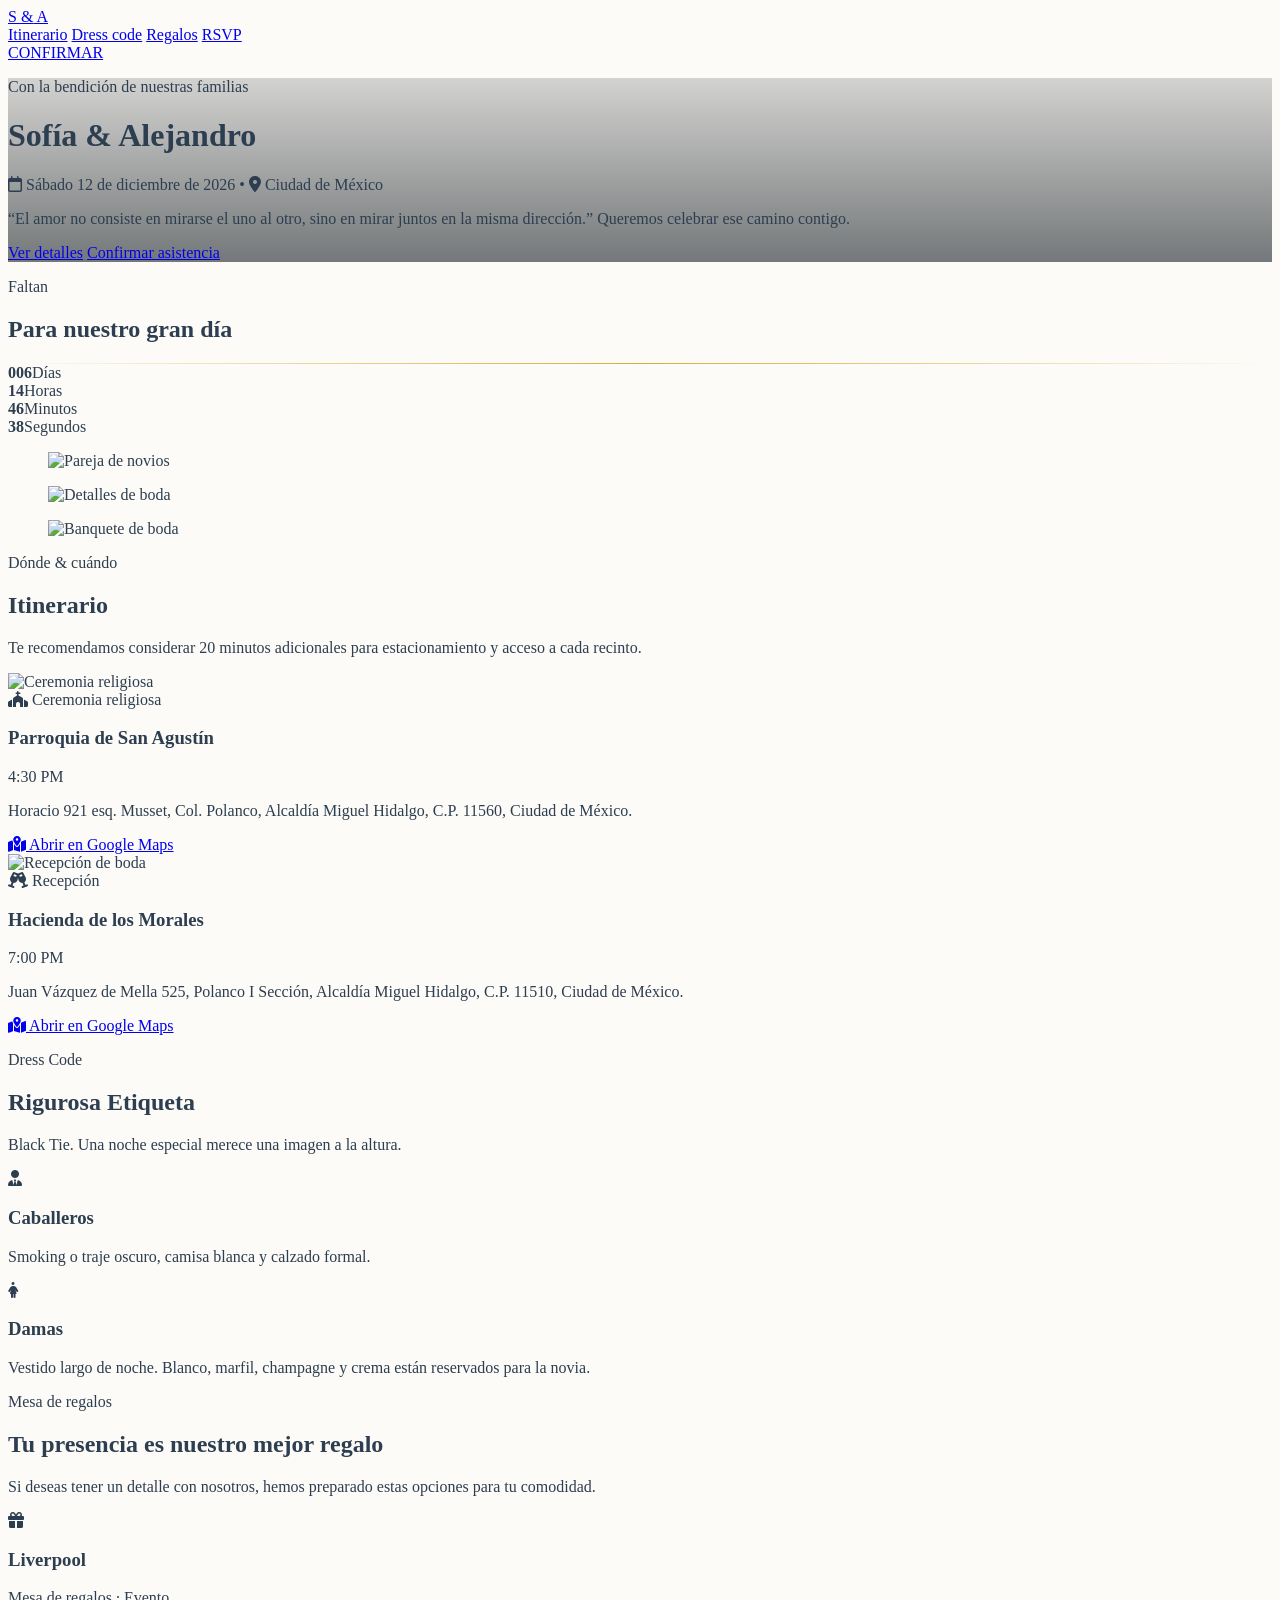
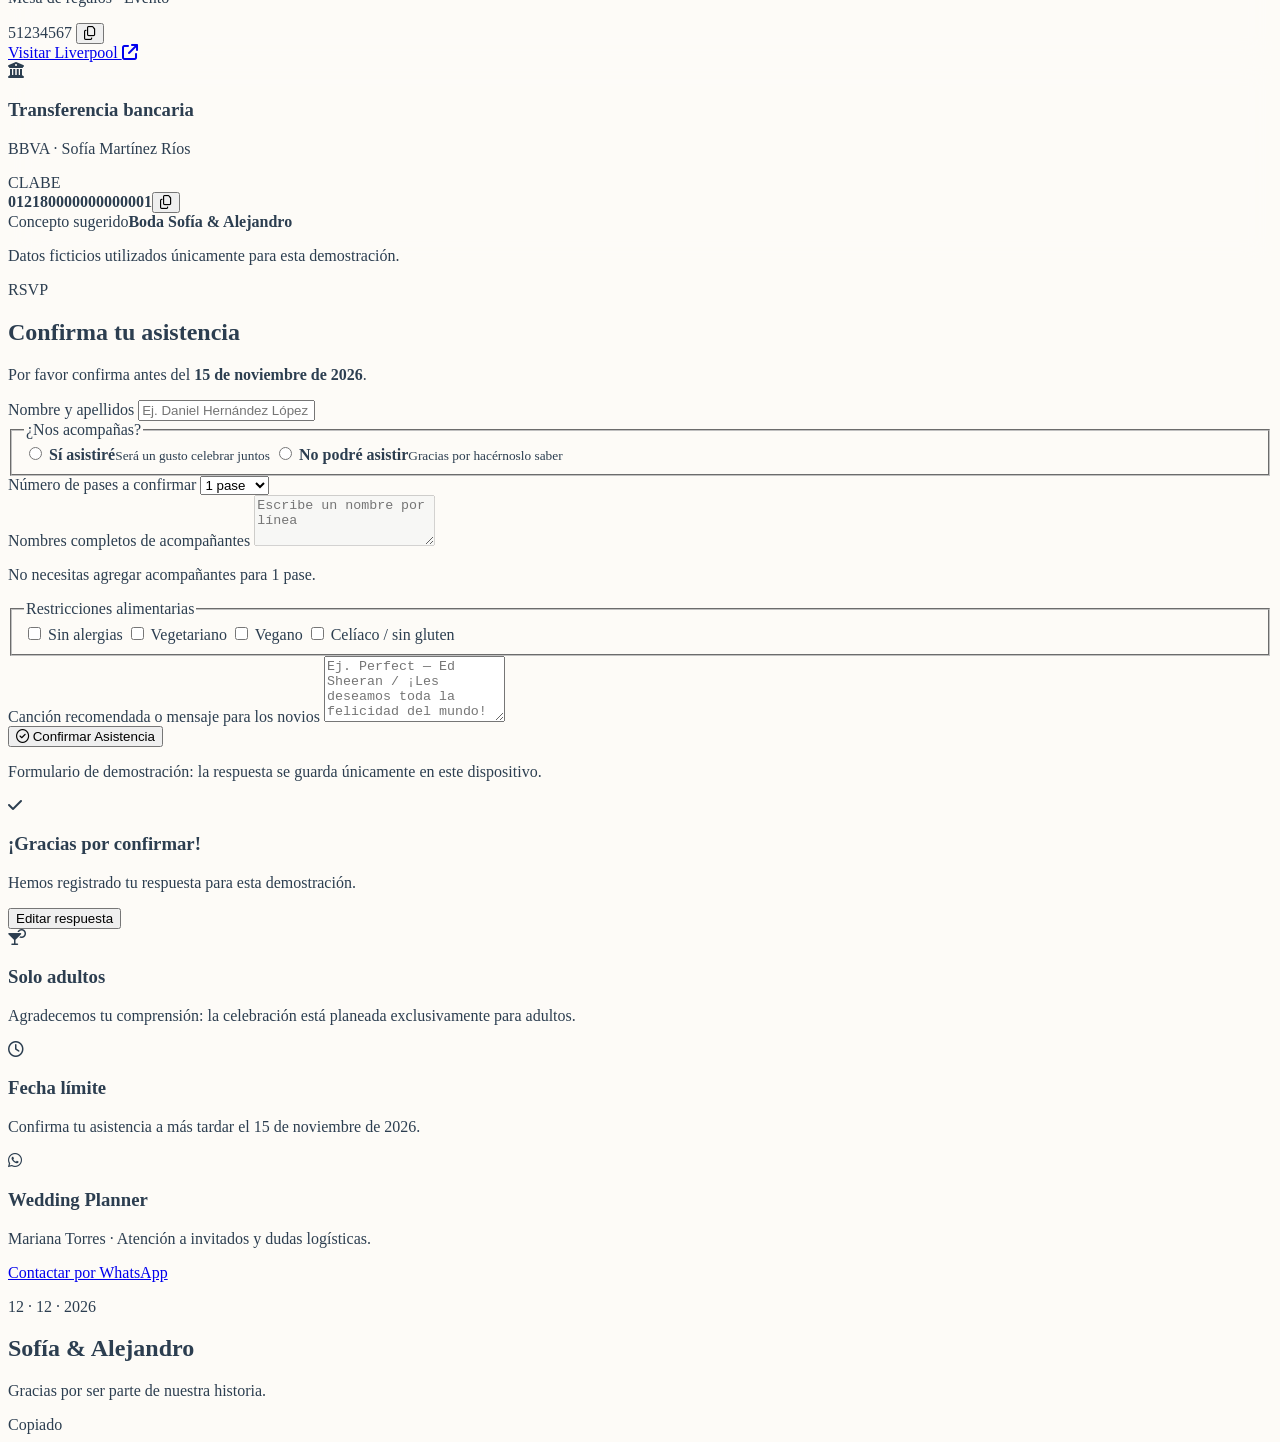
==== commit bd5c2f9e: "Build premium Tailwind wedding invitation demo" ====
--- a/index.html
+++ b/index.html
@@ -3,47 +3,21 @@
 <head>
 <meta charset="utf-8">
 <meta name="viewport" content="width=device-width,initial-scale=1,viewport-fit=cover">
-<meta name="theme-color" content="#f3eee6">
-<title>[Nombre del Novio] & [Nombre de la Novia] — Invitación de boda</title>
+<meta name="theme-color" content="#FDFBF7">
+<meta name="description" content="Invitación digital de boda de Sofía y Alejandro — 12 de diciembre de 2026 en Ciudad de México.">
+<title>Sofía & Alejandro | 12.12.2026</title>
 <link rel="preconnect" href="https://fonts.googleapis.com">
 <link rel="preconnect" href="https://fonts.gstatic.com" crossorigin>
-<link href="https://fonts.googleapis.com/css2?family=Cormorant+Garamond:wght@500;600&family=DM+Sans:wght@400;500;600&display=swap" rel="stylesheet">
-<style>
-:root{--bg:#f3eee6;--paper:#fffdf9;--ink:#34342f;--muted:#716c65;--olive:#66745c;--olive-dark:#4c5745;--sage:#dfe6da;--beige:#dfd1c2;--rose:#ecd9d4;--line:rgba(70,65,58,.12);--shadow:0 18px 45px rgba(54,48,42,.09)}
-*{box-sizing:border-box}html{scroll-behavior:smooth}body{margin:0;background:linear-gradient(180deg,#f7f2eb,#f1ebe2);color:var(--ink);font-family:'DM Sans',system-ui,sans-serif}.wrap{width:min(980px,calc(100% - 28px));margin:auto}.hero{min-height:86svh;display:grid;place-items:center;padding:76px 0;background:radial-gradient(circle at 20% 10%,rgba(255,255,255,.85),transparent 30%),linear-gradient(140deg,#f6efe6 0%,#efe7dc 55%,#e5eadf 100%)}.hero-card{width:min(760px,100%);padding:48px 28px;text-align:center;background:rgba(255,255,255,.68);backdrop-filter:blur(10px);border:1px solid var(--line);border-radius:34px;box-shadow:var(--shadow)}.kicker{font-size:11px;letter-spacing:.28em;text-transform:uppercase;color:var(--olive);font-weight:600}.names{margin:18px 0 10px;font:600 clamp(48px,12vw,86px)/.88 'Cormorant Garamond',serif;letter-spacing:-.04em}.amp{display:block;font-size:.48em;color:#9e8c78;margin:7px 0}.lead{max-width:650px;margin:20px auto 0;color:var(--muted);font-size:17px;line-height:1.85}.date-pill{display:inline-flex;margin-top:26px;padding:12px 18px;border-radius:999px;background:var(--olive);color:white;font-weight:600;letter-spacing:.08em}.nav{position:sticky;top:0;z-index:20;background:rgba(247,243,237,.88);backdrop-filter:blur(12px);border-bottom:1px solid var(--line)}.nav-inner{display:flex;gap:10px;overflow:auto;padding:10px 0}.nav a{white-space:nowrap;padding:9px 13px;border-radius:999px;font-size:13px;color:#5b5a54}.nav a:hover{background:#fff}.section{padding:74px 0}.section.alt{background:rgba(255,255,255,.42)}.eyebrow{color:var(--olive);font-size:11px;letter-spacing:.24em;text-transform:uppercase;font-weight:600;margin-bottom:12px}.title{margin:0;font:600 clamp(36px,8vw,58px)/.95 'Cormorant Garamond',serif}.intro{max-width:760px;margin:16px 0 0;color:var(--muted);font-size:16px;line-height:1.8}.grid2{display:grid;grid-template-columns:repeat(2,minmax(0,1fr));gap:18px;margin-top:32px}.card{background:var(--paper);border:1px solid var(--line);border-radius:26px;padding:26px;box-shadow:var(--shadow)}.card h3{margin:0 0 8px;font:600 31px/1 'Cormorant Garamond',serif}.meta{display:flex;flex-wrap:wrap;gap:8px;margin:14px 0 0}.chip{padding:8px 11px;border-radius:999px;background:#f4efe8;font-size:12px;color:#5f5b55}.bodycopy{color:var(--muted);line-height:1.75}.btn{display:inline-flex;align-items:center;justify-content:center;margin-top:18px;padding:13px 18px;border-radius:999px;background:var(--olive);color:#fff;text-decoration:none;font-weight:600;border:0;cursor:pointer}.btn.secondary{background:#edf1ea;color:var(--olive-dark)}.dress{display:grid;grid-template-columns:1fr auto;gap:22px;align-items:center}.palette{display:flex;gap:8px}.sw{width:34px;height:34px;border-radius:50%;border:1px solid var(--line)}.giftbox{background:linear-gradient(145deg,#fffaf5,#f1eee6)}.gift-details{display:grid;gap:10px;margin-top:18px}.gift-row{padding:14px;border-radius:16px;background:rgba(255,255,255,.72);border:1px solid var(--line)}.label{font-size:11px;letter-spacing:.18em;text-transform:uppercase;color:#85796a;margin-bottom:5px}.rsvp-shell{margin-top:30px;background:#44503f;color:white;border-radius:30px;padding:28px;box-shadow:var(--shadow)}.rsvp-shell .title,.rsvp-shell .eyebrow{color:white}.formgrid{display:grid;grid-template-columns:repeat(2,minmax(0,1fr));gap:14px;margin-top:24px}.field{display:flex;flex-direction:column;gap:7px}.field.full{grid-column:1/-1}.field label{font-size:11px;letter-spacing:.14em;text-transform:uppercase;color:#d9dfd4}.field input,.field select,.field textarea{width:100%;border:1px solid rgba(255,255,255,.14);background:rgba(255,255,255,.08);color:white;border-radius:15px;padding:13px 14px;outline:none}.field input::placeholder,.field textarea::placeholder{color:rgba(255,255,255,.5)}.field textarea{min-height:110px;resize:vertical}.rsvp-note{font-size:12px;color:#d9dfd4;margin-top:12px}.notes{display:grid;grid-template-columns:repeat(3,minmax(0,1fr));gap:14px;margin-top:28px}.note{padding:20px;border-radius:22px;background:#fff;border:1px solid var(--line)}.note strong{display:block;margin-bottom:7px;color:var(--olive-dark)}.wa{background:linear-gradient(145deg,#e4ebdf,#f5eee6)}.message{white-space:pre-wrap;background:#fff;border:1px solid var(--line);border-radius:20px;padding:22px;color:#4f4d48;line-height:1.72;margin-top:20px}.copy{margin-top:14px}.footer{padding:42px 0 60px;text-align:center;color:#7a746d}.footer b{font:600 32px 'Cormorant Garamond',serif;color:#52564c}@media(max-width:760px){.grid2,.formgrid,.notes{grid-template-columns:1fr}.field.full{grid-column:auto}.dress{grid-template-columns:1fr}.hero{min-height:78svh}.hero-card{padding:38px 20px}.section{padding:60px 0}}
-</style>
+<link href="https://fonts.googleapis.com/css2?family=Cormorant+Garamond:wght@400;500;600;700&family=Montserrat:wght@300;400;500;600;700&display=swap" rel="stylesheet">
+<link rel="stylesheet" href="https://cdnjs.cloudflare.com/ajax/libs/font-awesome/6.5.2/css/all.min.css">
+<script src="https://cdn.tailwindcss.com"></script>
+<script>tailwind.config={theme:{extend:{colors:{cream:'#FDFBF7',sage:'#8A9A86',gold:'#D4AF37',anthracite:'#2C3E50'},fontFamily:{serif:['Cormorant Garamond','serif'],sans:['Montserrat','sans-serif']},boxShadow:{soft:'0 22px 60px rgba(44,62,80,.10)'}}}}}</script>
+<link rel="stylesheet" href="custom.css?v=2">
 </head>
-<body>
-<header class="hero" id="inicio"><div class="wrap"><div class="hero-card"><div class="kicker">Con enorme alegría</div><h1 class="names">[Nombre del Novio]<span class="amp">&</span>[Nombre de la Novia]</h1><p class="lead">Hay momentos que merecen ser compartidos con las personas que forman parte de nuestra historia. Con mucha ilusión, queremos invitarte a acompañarnos en la celebración de nuestro matrimonio.</p><div class="date-pill">[Fecha de la Boda] · [Ciudad]</div><p class="lead" style="font-size:14px;margin-top:16px">Opcional: Con la bendición de nuestros padres, [Padres del Novio] y [Padres de la Novia].</p></div></div></header>
-<nav class="nav"><div class="wrap nav-inner"><a href="#evento">Evento</a><a href="#vestimenta">Dress Code</a><a href="#regalos">Mesa de regalos</a><a href="#rsvp">RSVP</a><a href="#notas">Notas</a><a href="#whatsapp">WhatsApp</a></div></nav>
-<main>
-<section class="section" id="evento"><div class="wrap"><div class="eyebrow">Detalles del evento</div><h2 class="title">El gran día</h2><p class="intro">Queremos que disfrutes la celebración desde el primer momento. Aquí encontrarás toda la información necesaria para llegar con tiempo, ubicar cada sede y acompañarnos sin contratiempos.</p><div class="grid2"><article class="card"><div class="eyebrow">Ceremonia religiosa / civil</div><h3>[Nombre del Templo / Registro Civil]</h3><div class="meta"><span class="chip">[Hora Ceremonia]</span><span class="chip">[Dirección]</span></div><p class="bodycopy">Te pedimos llegar entre 15 y 20 minutos antes del inicio para tomar tu lugar con calma y evitar interrupciones durante la ceremonia.</p><a class="btn" href="https://www.google.com/maps/search/?api=1&query=[DIRECCION+CEREMONIA]" target="_blank" rel="noopener">Abrir en Google Maps</a></article><article class="card"><div class="eyebrow">Recepción</div><h3>[Nombre del Lugar de Recepción]</h3><div class="meta"><span class="chip">[Hora Recepción]</span><span class="chip">[Dirección Recepción]</span></div><p class="bodycopy">Al terminar la ceremonia, te esperamos para continuar la celebración. Recomendamos llegar con algunos minutos de anticipación, especialmente si el acceso incluye valet parking, registro de invitados o traslado interno.</p><a class="btn" href="https://www.google.com/maps/search/?api=1&query=[DIRECCION+RECEPCION]" target="_blank" rel="noopener">Cómo llegar</a></article></div></div></section>
-<section class="section alt" id="vestimenta"><div class="wrap"><div class="eyebrow">Código de vestimenta</div><h2 class="title">Dress Code</h2><div class="card" style="margin-top:28px"><div class="dress"><div><h3>[Formal / Rigurosa Etiqueta]</h3><p class="bodycopy">Queremos mantener una atmósfera elegante y armoniosa. Agradecemos evitar el blanco, marfil, champagne y tonos muy cercanos al vestido de novia. Si la recepción será en jardín o terreno irregular, recomendamos tacón ancho, plataforma o calzado cómodo para exterior.</p><p class="bodycopy"><strong>Caballeros:</strong> [Traje oscuro / Smoking / Guayabera formal, según aplique].<br><strong>Damas:</strong> [Vestido largo / Midi formal, según aplique].</p></div><div class="palette" aria-label="Paleta sugerida"><span class="sw" style="background:#66745c"></span><span class="sw" style="background:#dfd1c2"></span><span class="sw" style="background:#ecd9d4"></span><span class="sw" style="background:#dfe6da"></span></div></div></div></div></section>
-<section class="section" id="regalos"><div class="wrap"><div class="eyebrow">Mesa de regalos</div><h2 class="title">El mejor regalo es compartir este día contigo</h2><p class="intro">Tu presencia es, sin duda, lo más importante para nosotros. Si además deseas tener un detalle, hemos preparado algunas opciones para hacerlo de la manera que te resulte más cómoda.</p><div class="grid2"><div class="card giftbox"><h3>Mesa de regalos</h3><div class="gift-details"><div class="gift-row"><div class="label">Liverpool</div><strong>[Número / enlace de mesa de regalos]</strong></div><div class="gift-row"><div class="label">Amazon</div><strong>[Enlace de lista de regalos]</strong></div></div></div><div class="card giftbox"><h3>Aportación bancaria</h3><p class="bodycopy">Si prefieres apoyarnos con una aportación para nuestros próximos proyectos juntos, puedes utilizar los siguientes datos:</p><div class="gift-details"><div class="gift-row"><div class="label">Banco</div><strong>[Nombre del Banco]</strong></div><div class="gift-row"><div class="label">Titular</div><strong>[Nombre del Titular]</strong></div><div class="gift-row"><div class="label">CLABE</div><strong>[18 dígitos]</strong></div><div class="gift-row"><div class="label">Concepto sugerido</div><strong>Regalo de boda + nombre del invitado</strong></div></div></div></div></div></section>
-<section class="section alt" id="rsvp"><div class="wrap"><div class="rsvp-shell"><div class="eyebrow">Confirmación de asistencia</div><h2 class="title">RSVP</h2><p style="color:#e4e9e0;line-height:1.75">Nos ayudará muchísimo recibir tu confirmación antes del <strong>[Fecha Límite]</strong>. Por favor completa la información de todos los asistentes incluidos en tu invitación.</p><form id="rsvpForm" class="formgrid"><div class="field full"><label>Nombre completo del invitado principal</label><input required placeholder="Nombre y apellidos"></div><div class="field"><label>¿Confirmas tu asistencia?</label><select required><option value="">Selecciona</option><option>Sí, con mucho gusto</option><option>No podré acompañarlos</option></select></div><div class="field"><label>Número de pases asignados</label><input type="number" min="1" placeholder="Ej. 2"></div><div class="field"><label>Número de asistentes que acudirán</label><input type="number" min="0" placeholder="Ej. 2"></div><div class="field full"><label>Nombres completos de los acompañantes</label><textarea placeholder="Escribe un nombre por línea"></textarea></div><div class="field full"><label>Restricciones alimentarias o alergias</label><textarea placeholder="Ej. vegetariano, vegano, celíaco, alergia a nueces, mariscos, lactosa, etc."></textarea></div><div class="field"><label>¿Utilizarás transporte / autobús?</label><select><option>Selecciona una opción</option><option>Sí, necesito traslado</option><option>No, llegaré por mi cuenta</option><option>Por confirmar</option></select></div><div class="field"><label>Punto de abordaje</label><select><option>[Punto A]</option><option>[Punto B]</option><option>No aplica</option></select></div><div class="field full"><label>Dedícanos una canción o mensaje especial</label><textarea placeholder="Nombre de la canción, artista o un mensaje para los novios"></textarea></div><div class="field full"><button class="btn" type="submit" style="background:#f4eee5;color:#46513f;margin-top:4px">Enviar confirmación</button><div class="rsvp-note">Este módulo es una maqueta visual. Cuando definamos el sistema final, puede conectarse a Google Sheets, correo, WhatsApp o una base de datos.</div></div></form></div></div></section>
-<section class="section" id="notas"><div class="wrap"><div class="eyebrow">Antes de celebrar</div><h2 class="title">Notas importantes</h2><div class="notes"><div class="note"><strong>Evento solo para adultos</strong><span class="bodycopy">Con mucho cariño, hemos decidido celebrar esta ocasión únicamente con invitados adultos. Agradecemos profundamente tu comprensión.</span></div><div class="note"><strong>Fecha límite de confirmación</strong><span class="bodycopy">Por favor confirma tu asistencia a más tardar el <strong>[Fecha Límite]</strong>. Después de esa fecha no podremos garantizar cambios en la lista, alimentos o transporte.</span></div><div class="note"><strong>Wedding Planner</strong><span class="bodycopy">Para cualquier duda logística puedes comunicarte con <strong>[Nombre Wedding Planner]</strong> al <strong>[Teléfono / WhatsApp]</strong>. Estará encantada(o) de ayudarte.</span></div></div></div></section>
-<section class="section wa" id="whatsapp"><div class="wrap"><div class="eyebrow">Versión breve</div><h2 class="title">Mensaje listo para WhatsApp</h2><div class="message" id="waText">💍 [Nombre del Novio] & [Nombre de la Novia]
-
-Con mucha alegría queremos invitarte a celebrar con nosotros uno de los días más importantes de nuestra vida.
-
-📅 [Fecha de la Boda]
-⛪ Ceremonia: [Hora] · [Lugar]
-🥂 Recepción: [Hora] · [Lugar]
-👗 Dress Code: [Formal / Rigurosa Etiqueta]
-
-Tu invitación incluye [Número de pases] pase(s). Te agradeceremos confirmar tu asistencia antes del [Fecha Límite].
-
-🔗 Invitación y confirmación:
-[Enlace del sitio web]
-
-Si tienes alguna duda, puedes comunicarte con nuestra Wedding Planner: [Nombre] · [Teléfono].
-
-Será un honor compartir este día contigo. 🤍</div><button class="btn copy" id="copyBtn" type="button">Copiar mensaje</button></div></section>
-</main>
-<footer class="footer"><div class="wrap"><b>[Nombre del Novio] & [Nombre de la Novia]</b><p>Gracias por formar parte de nuestra historia.</p></div></footer>
+<body class="font-sans antialiased">
+<div id="page"></div>
 <script>
-const form=document.getElementById('rsvpForm');form.addEventListener('submit',e=>{e.preventDefault();alert('RSVP de demostración: en la versión final conectaremos este formulario al sistema que elijas.');});
-const btn=document.getElementById('copyBtn');btn.addEventListener('click',async()=>{const t=document.getElementById('waText').innerText;try{await navigator.clipboard.writeText(t);btn.textContent='Mensaje copiado ✓';setTimeout(()=>btn.textContent='Copiar mensaje',1800)}catch(e){alert('Mantén presionado el texto para copiarlo.')}});
+Promise.all(['section1.html?v=2','section2.html?v=2','section3.html?v=2'].map(url=>fetch(url).then(r=>{if(!r.ok)throw new Error(url);return r.text()}))).then(parts=>{document.getElementById('page').innerHTML=parts.join('');const s=document.createElement('script');s.src='app.js?v=2';document.body.appendChild(s)}).catch(()=>{document.getElementById('page').innerHTML='<main style="min-height:100vh;display:grid;place-items:center;padding:24px;font-family:Montserrat,sans-serif"><p>No fue posible cargar la invitación. Actualiza la página.</p></main>'});
 </script>
 </body>
 </html>
--- a/custom.css
+++ b/custom.css
@@ -0,0 +1,10 @@
+html{scroll-behavior:smooth}
+body{background:#FDFBF7;color:#2C3E50}
+.hero-bg{background-image:linear-gradient(180deg,rgba(18,25,31,.18),rgba(18,25,31,.58)),url('https://images.unsplash.com/photo-1511285560929-80b456fea0bc?auto=format&fit=crop&w=2000&q=88')}
+.ring-bg{background-image:linear-gradient(135deg,rgba(253,251,247,.92),rgba(253,251,247,.84)),url('https://images.unsplash.com/photo-1519225421980-715cb0215aed?auto=format&fit=crop&w=1600&q=82')}
+.reveal{opacity:0;transform:translateY(22px);transition:opacity .75s ease,transform .75s ease}
+.reveal.is-visible{opacity:1;transform:none}
+.glass{background:rgba(253,251,247,.88);backdrop-filter:blur(14px)}
+.gold-line{height:1px;background:linear-gradient(90deg,transparent,#D4AF37,transparent)}
+.field:focus{outline:none;border-color:#8A9A86;box-shadow:0 0 0 3px rgba(138,154,134,.15)}
+input[type="radio"],input[type="checkbox"]{accent-color:#8A9A86}
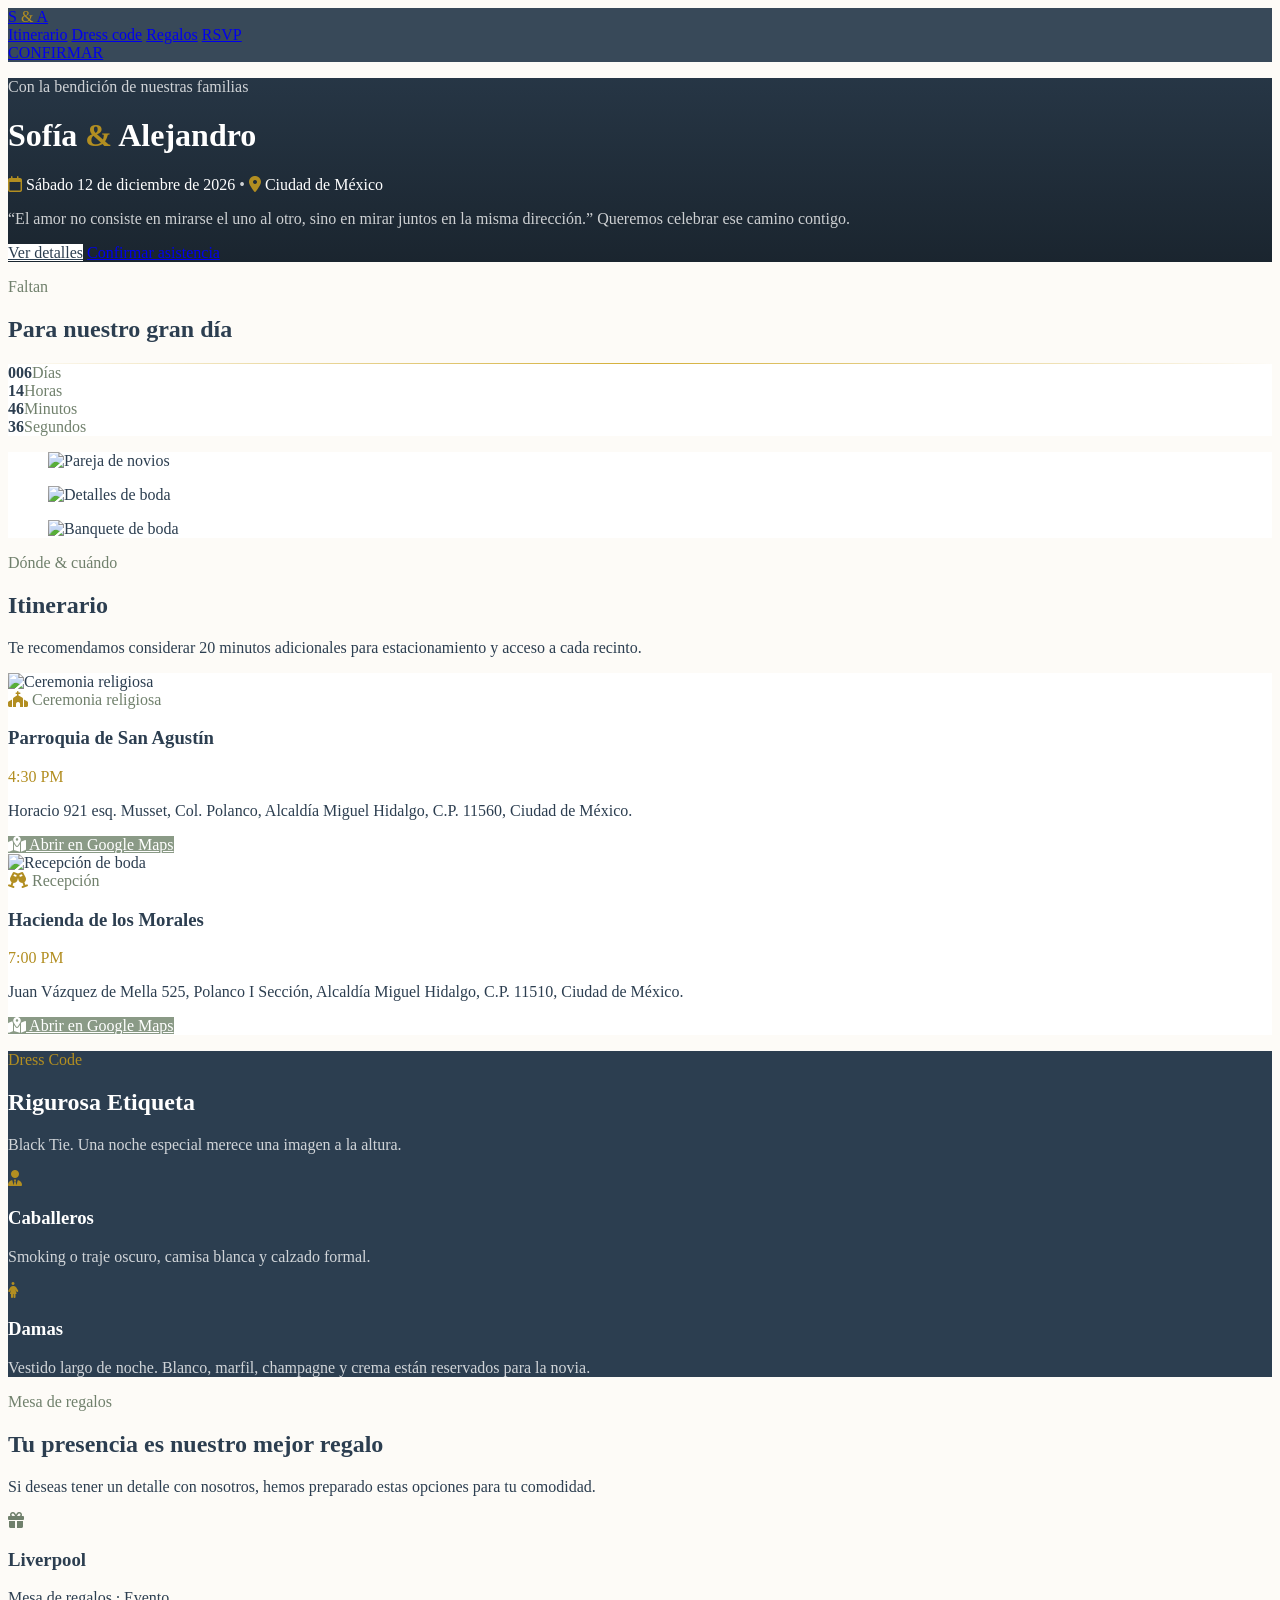
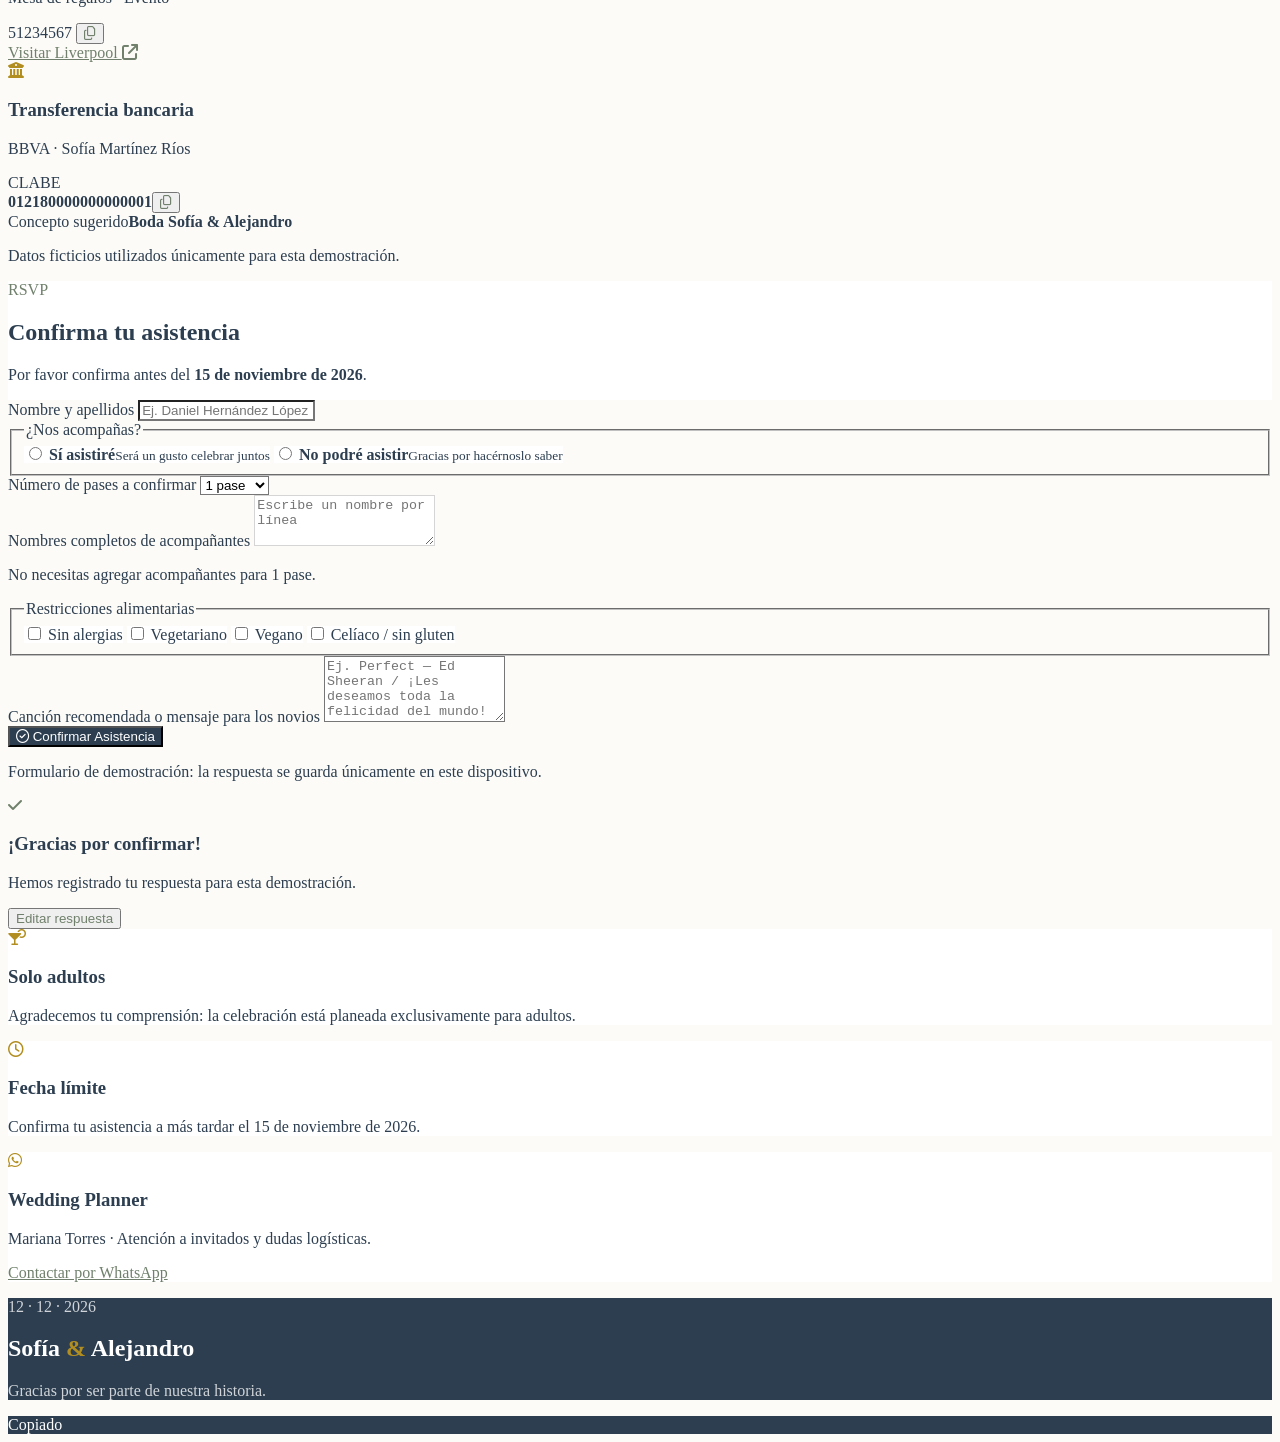
==== commit ef516c89: "Refresh assets after contrast and hearts update" ====
--- a/index.html
+++ b/index.html
@@ -12,12 +12,12 @@
 <link rel="stylesheet" href="https://cdnjs.cloudflare.com/ajax/libs/font-awesome/6.5.2/css/all.min.css">
 <script src="https://cdn.tailwindcss.com"></script>
 <script>tailwind.config={theme:{extend:{colors:{cream:'#FDFBF7',sage:'#8A9A86',gold:'#D4AF37',anthracite:'#2C3E50'},fontFamily:{serif:['Cormorant Garamond','serif'],sans:['Montserrat','sans-serif']},boxShadow:{soft:'0 22px 60px rgba(44,62,80,.10)'}}}}}</script>
-<link rel="stylesheet" href="custom.css?v=2">
+<link rel="stylesheet" href="custom.css?v=4">
 </head>
 <body class="font-sans antialiased">
 <div id="page"></div>
 <script>
-Promise.all(['section1.html?v=2','section2.html?v=2','section3.html?v=2'].map(url=>fetch(url).then(r=>{if(!r.ok)throw new Error(url);return r.text()}))).then(parts=>{document.getElementById('page').innerHTML=parts.join('');const s=document.createElement('script');s.src='app.js?v=2';document.body.appendChild(s)}).catch(()=>{document.getElementById('page').innerHTML='<main style="min-height:100vh;display:grid;place-items:center;padding:24px;font-family:Montserrat,sans-serif"><p>No fue posible cargar la invitación. Actualiza la página.</p></main>'});
+Promise.all(['section1.html?v=3','section2.html?v=3','section3.html?v=3'].map(url=>fetch(url).then(r=>{if(!r.ok)throw new Error(url);return r.text()}))).then(parts=>{document.getElementById('page').innerHTML=parts.join('');const s=document.createElement('script');s.src='app.js?v=4';document.body.appendChild(s)}).catch(()=>{document.getElementById('page').innerHTML='<main style="min-height:100vh;display:grid;place-items:center;padding:24px;font-family:Montserrat,sans-serif;color:#2C3E50;background:#FDFBF7"><p>No fue posible cargar la invitación. Actualiza la página.</p></main>'});
 </script>
 </body>
 </html>
--- a/custom.css
+++ b/custom.css
@@ -1,10 +1,34 @@
 html{scroll-behavior:smooth}
 body{background:#FDFBF7;color:#2C3E50}
-.hero-bg{background-image:linear-gradient(180deg,rgba(18,25,31,.18),rgba(18,25,31,.58)),url('https://images.unsplash.com/photo-1511285560929-80b456fea0bc?auto=format&fit=crop&w=2000&q=88')}
-.ring-bg{background-image:linear-gradient(135deg,rgba(253,251,247,.92),rgba(253,251,247,.84)),url('https://images.unsplash.com/photo-1519225421980-715cb0215aed?auto=format&fit=crop&w=1600&q=82')}
+.hero-bg{background-color:#2C3E50;background-image:linear-gradient(180deg,rgba(18,25,31,.22),rgba(18,25,31,.68)),url('https://images.unsplash.com/photo-1511285560929-80b456fea0bc?auto=format&fit=crop&w=2000&q=88')}
+.ring-bg{background-color:#FDFBF7;background-image:linear-gradient(135deg,rgba(253,251,247,.94),rgba(253,251,247,.88)),url('https://images.unsplash.com/photo-1519225421980-715cb0215aed?auto=format&fit=crop&w=1600&q=82')}
 .reveal{opacity:0;transform:translateY(22px);transition:opacity .75s ease,transform .75s ease}
 .reveal.is-visible{opacity:1;transform:none}
-.glass{background:rgba(253,251,247,.88);backdrop-filter:blur(14px)}
+.glass{background:rgba(253,251,247,.92);backdrop-filter:blur(14px);color:#2C3E50}
 .gold-line{height:1px;background:linear-gradient(90deg,transparent,#D4AF37,transparent)}
 .field:focus{outline:none;border-color:#8A9A86;box-shadow:0 0 0 3px rgba(138,154,134,.15)}
 input[type="radio"],input[type="checkbox"]{accent-color:#8A9A86}
+
+/* Fallbacks de contraste para contenido inyectado por JS */
+.bg-anthracite{background-color:#2C3E50!important;color:#fff}
+.bg-cream{background-color:#FDFBF7!important;color:#2C3E50}
+.bg-white{background-color:#fff!important}
+.bg-sage{background-color:#8A9A86!important}
+.text-anthracite{color:#2C3E50!important}
+.text-sage{color:#70806c!important}
+.text-gold{color:#b28e21!important}
+.text-white{color:#fff!important}
+nav[class*="bg-anthracite"]{background-color:rgba(44,62,80,.94)!important;color:#fff!important}
+.hero-bg.text-white,#dresscode.text-white,footer.text-white{color:#fff!important}
+.hero-bg [class*="text-white/"],#dresscode [class*="text-white/"],footer [class*="text-white/"],nav [class*="text-white/"]{color:rgba(255,255,255,.78)!important}
+.hero-bg .text-white{color:#fff!important}
+#dresscode{background-color:#2C3E50!important}
+footer.bg-anthracite{background-color:#2C3E50!important}
+section.bg-white,section.bg-cream,section[class*="bg-[#f"],article.bg-white,.glass{color:#2C3E50}
+
+/* Corazones cayendo */
+#falling-hearts{position:fixed;inset:0;overflow:hidden;pointer-events:none;z-index:40;isolation:isolate}
+.falling-heart{position:absolute;top:-12vh;display:block;line-height:1;opacity:.32;filter:drop-shadow(0 2px 5px rgba(70,50,50,.08));animation:heartFall linear infinite;will-change:transform}
+@keyframes heartFall{0%{transform:translate3d(0,-12vh,0) rotate(0deg)}50%{transform:translate3d(var(--drift),50vh,0) rotate(150deg)}100%{transform:translate3d(var(--drift-end),112vh,0) rotate(320deg)}}
+@media (max-width:640px){.falling-heart{opacity:.25}}
+@media (prefers-reduced-motion:reduce){.falling-heart{display:none}.reveal{opacity:1;transform:none;transition:none}}
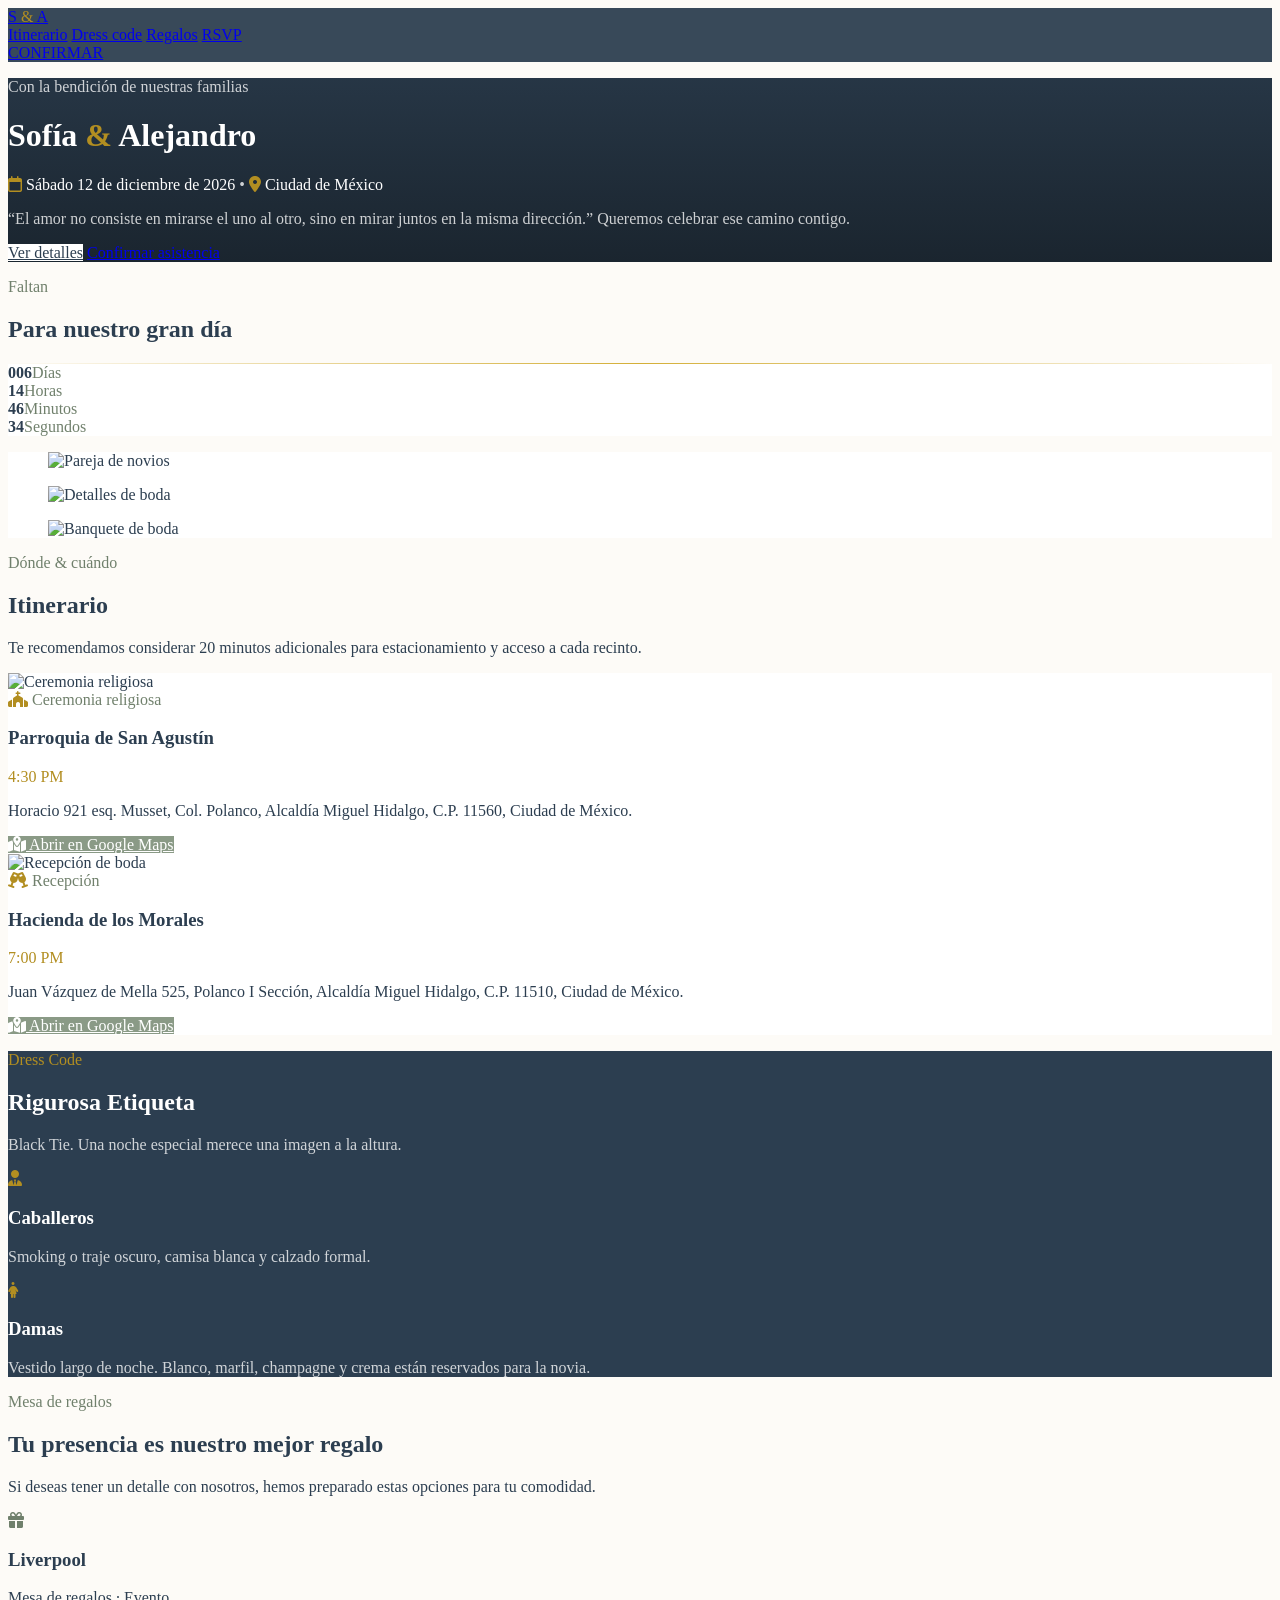
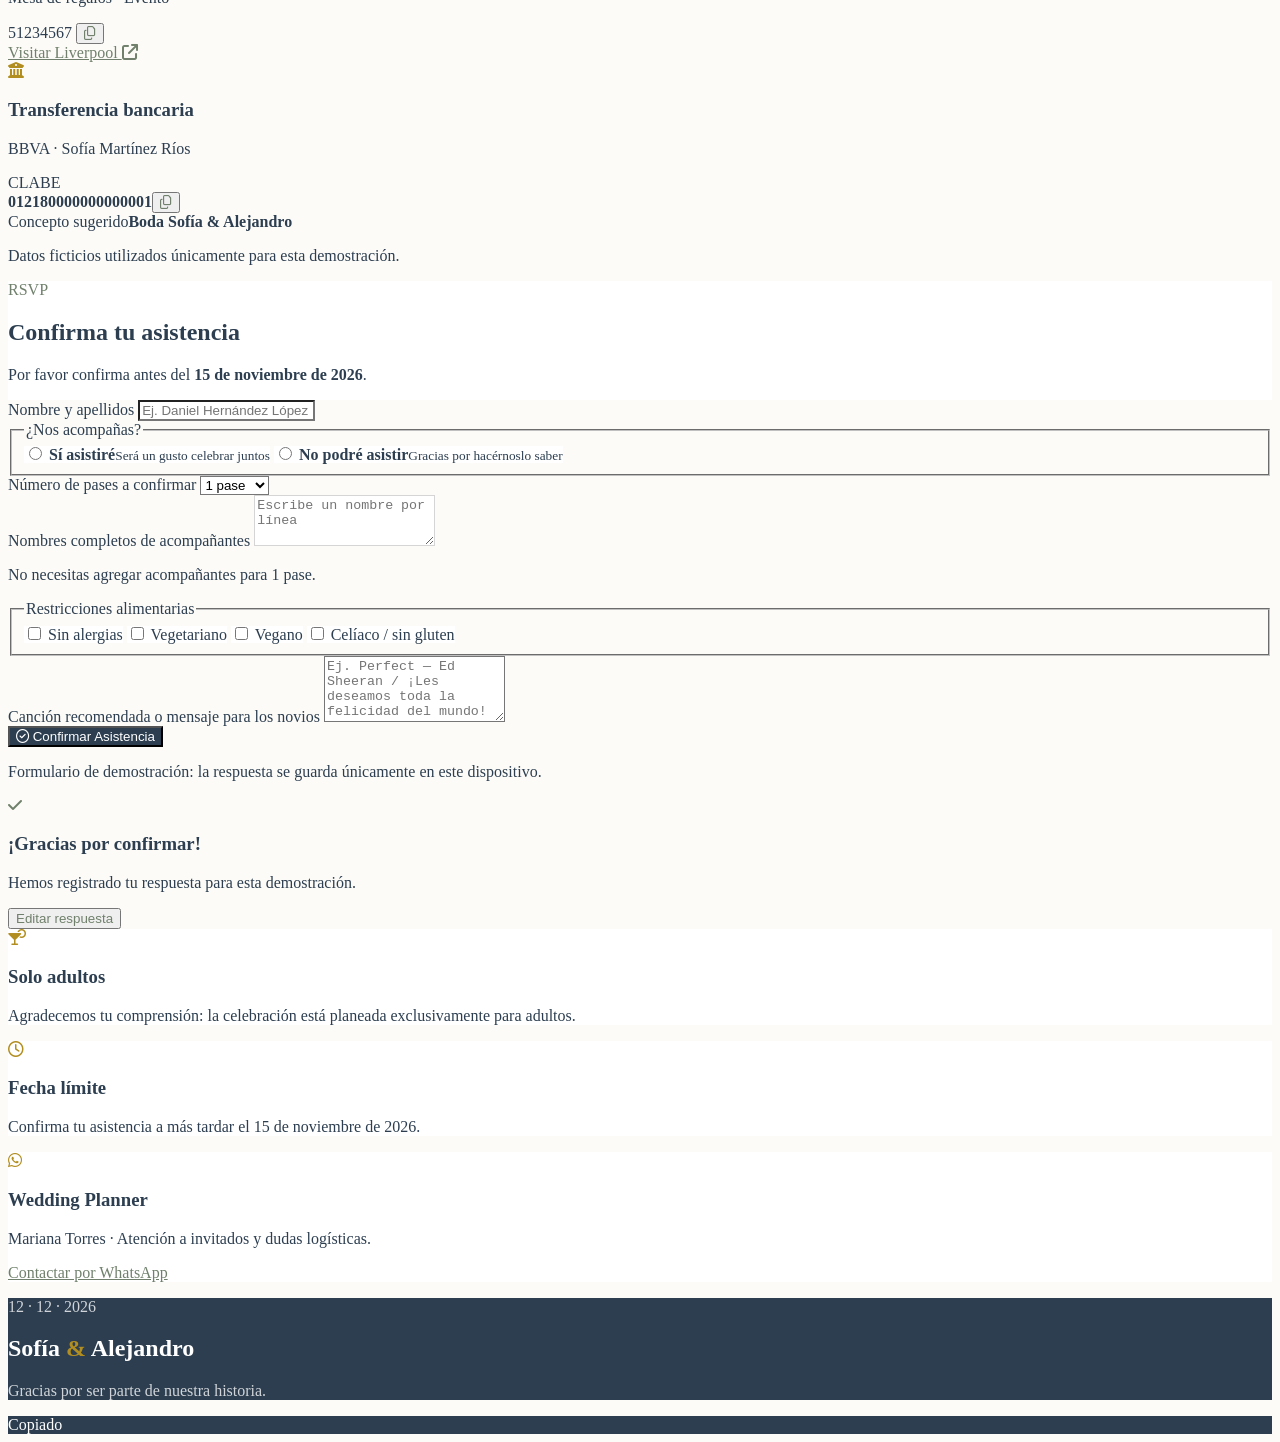
==== commit 00ca74ff: "Personalize invitation shell for Lizbeth and Salvador" ====
--- a/index.html
+++ b/index.html
@@ -3,21 +3,21 @@
 <head>
 <meta charset="utf-8">
 <meta name="viewport" content="width=device-width,initial-scale=1,viewport-fit=cover">
-<meta name="theme-color" content="#FDFBF7">
-<meta name="description" content="Invitación digital de boda de Sofía y Alejandro — 12 de diciembre de 2026 en Ciudad de México.">
-<title>Sofía & Alejandro | 12.12.2026</title>
+<meta name="theme-color" content="#44513A">
+<meta name="description" content="Invitación de boda de Lizbeth Esparza Carrillo y Salvador Ortiz Lopez · 24 de abril de 2027 · Zacatecas">
+<title>Lizbeth & Salvador | 24.04.2027</title>
 <link rel="preconnect" href="https://fonts.googleapis.com">
 <link rel="preconnect" href="https://fonts.gstatic.com" crossorigin>
 <link href="https://fonts.googleapis.com/css2?family=Cormorant+Garamond:wght@400;500;600;700&family=Montserrat:wght@300;400;500;600;700&display=swap" rel="stylesheet">
 <link rel="stylesheet" href="https://cdnjs.cloudflare.com/ajax/libs/font-awesome/6.5.2/css/all.min.css">
 <script src="https://cdn.tailwindcss.com"></script>
-<script>tailwind.config={theme:{extend:{colors:{cream:'#FDFBF7',sage:'#8A9A86',gold:'#D4AF37',anthracite:'#2C3E50'},fontFamily:{serif:['Cormorant Garamond','serif'],sans:['Montserrat','sans-serif']},boxShadow:{soft:'0 22px 60px rgba(44,62,80,.10)'}}}}}</script>
-<link rel="stylesheet" href="custom.css?v=4">
+<script>tailwind.config={theme:{extend:{colors:{cream:'#F7F2E8',paper:'#FFFDF8',sage:'#566348',oliveDark:'#44513A',gold:'#B89A67',rose:'#D9ADA9',lav:'#CFC5D5',anthracite:'#2F342B'},fontFamily:{serif:['Cormorant Garamond','serif'],sans:['Montserrat','sans-serif']},boxShadow:{soft:'0 22px 60px rgba(38,47,32,.12)'}}}}}</script>
+<link rel="stylesheet" href="custom.css?v=6">
 </head>
 <body class="font-sans antialiased">
 <div id="page"></div>
 <script>
-Promise.all(['section1.html?v=3','section2.html?v=3','section3.html?v=3'].map(url=>fetch(url).then(r=>{if(!r.ok)throw new Error(url);return r.text()}))).then(parts=>{document.getElementById('page').innerHTML=parts.join('');const s=document.createElement('script');s.src='app.js?v=4';document.body.appendChild(s)}).catch(()=>{document.getElementById('page').innerHTML='<main style="min-height:100vh;display:grid;place-items:center;padding:24px;font-family:Montserrat,sans-serif;color:#2C3E50;background:#FDFBF7"><p>No fue posible cargar la invitación. Actualiza la página.</p></main>'});
+Promise.all(['section1.html?v=6','section2.html?v=6','section3.html?v=6'].map(url=>fetch(url).then(r=>{if(!r.ok)throw new Error(url);return r.text()}))).then(parts=>{document.getElementById('page').innerHTML=parts.join('');const s=document.createElement('script');s.src='app.js?v=6';document.body.appendChild(s)}).catch(()=>{document.getElementById('page').innerHTML='<main style="min-height:100vh;display:grid;place-items:center;padding:24px;font-family:Montserrat,sans-serif;background:#F7F2E8;color:#2F342B"><p>No fue posible cargar la invitación. Actualiza la página.</p></main>'});
 </script>
 </body>
-</html>+</html>
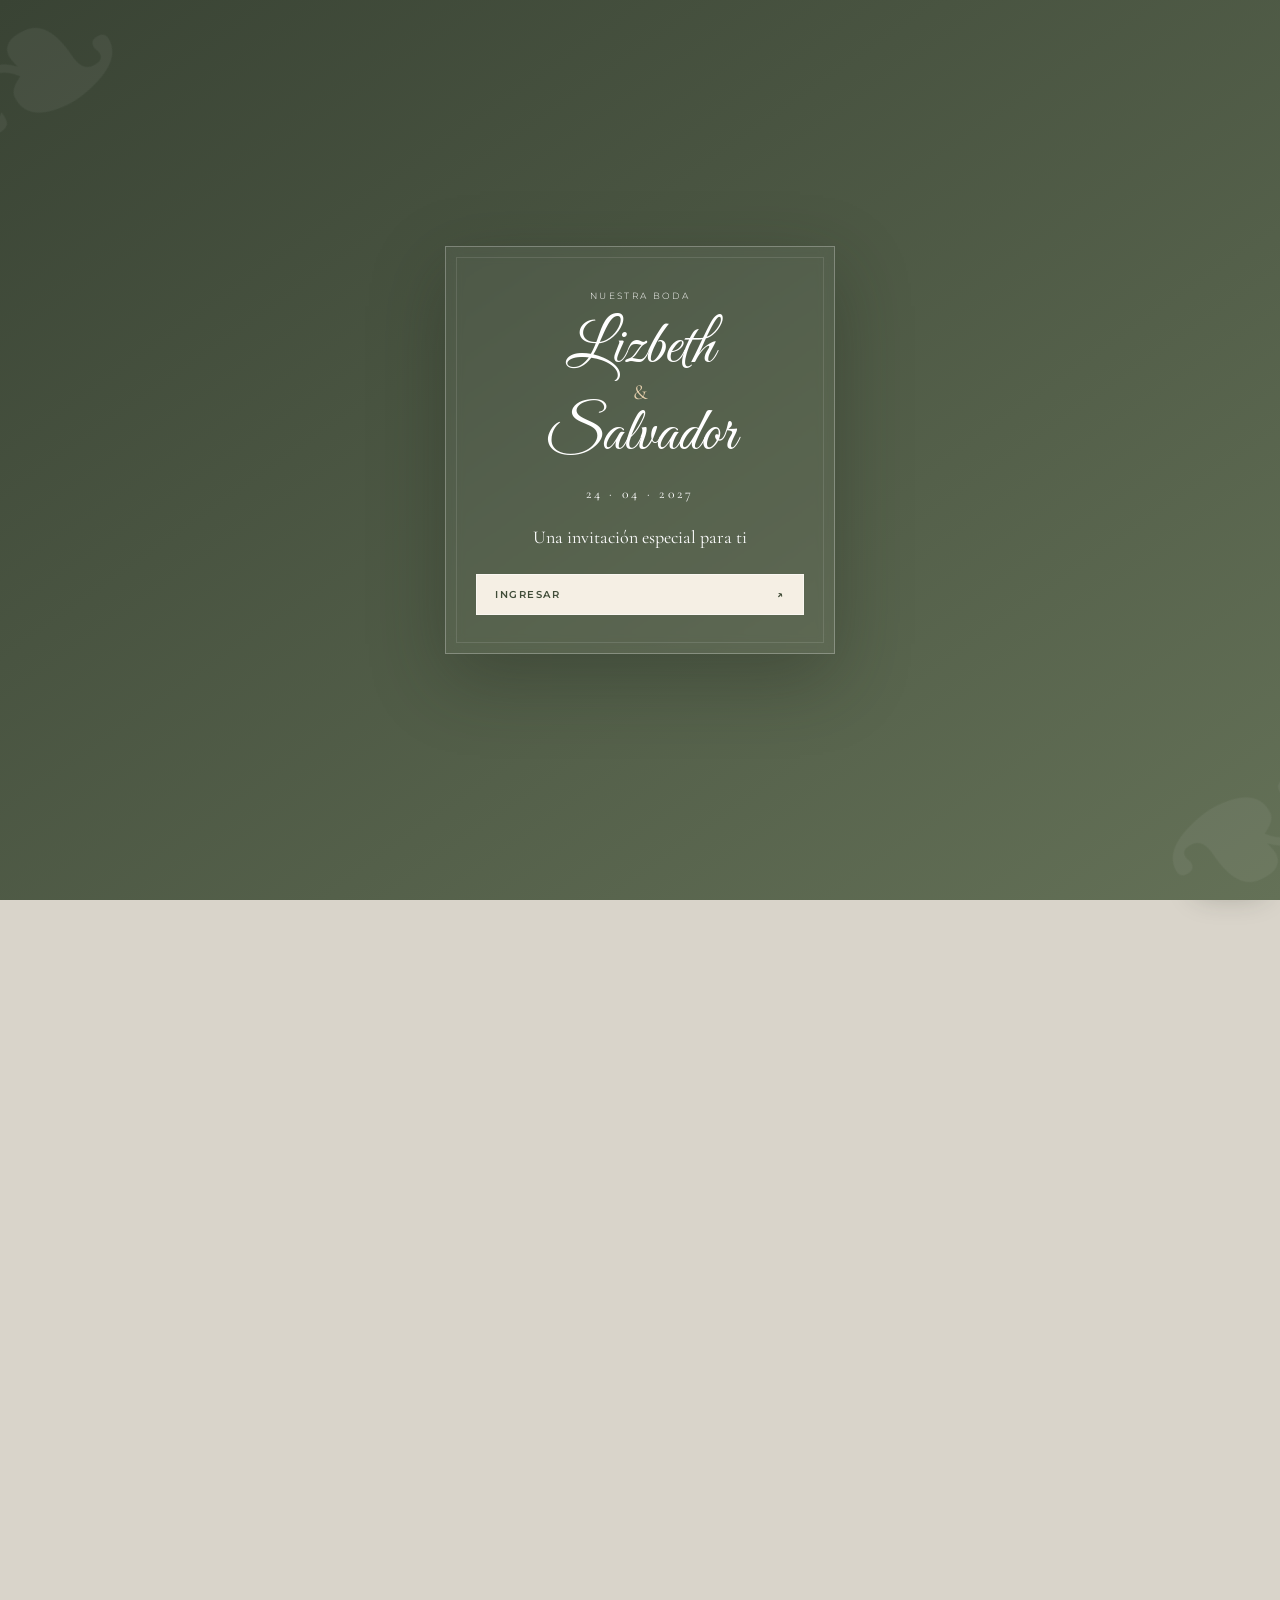
==== commit 702caa4b: "Create rustic countryside wedding invitation inspired by reference" ====
--- a/index.html
+++ b/index.html
@@ -3,21 +3,33 @@
 <head>
 <meta charset="utf-8">
 <meta name="viewport" content="width=device-width,initial-scale=1,viewport-fit=cover">
-<meta name="theme-color" content="#44513A">
-<meta name="description" content="Invitación de boda de Lizbeth Esparza Carrillo y Salvador Ortiz Lopez · 24 de abril de 2027 · Zacatecas">
-<title>Lizbeth & Salvador | 24.04.2027</title>
-<link rel="preconnect" href="https://fonts.googleapis.com">
-<link rel="preconnect" href="https://fonts.gstatic.com" crossorigin>
-<link href="https://fonts.googleapis.com/css2?family=Cormorant+Garamond:wght@400;500;600;700&family=Montserrat:wght@300;400;500;600;700&display=swap" rel="stylesheet">
-<link rel="stylesheet" href="https://cdnjs.cloudflare.com/ajax/libs/font-awesome/6.5.2/css/all.min.css">
-<script src="https://cdn.tailwindcss.com"></script>
-<script>tailwind.config={theme:{extend:{colors:{cream:'#F7F2E8',paper:'#FFFDF8',sage:'#566348',oliveDark:'#44513A',gold:'#B89A67',rose:'#D9ADA9',lav:'#CFC5D5',anthracite:'#2F342B'},fontFamily:{serif:['Cormorant Garamond','serif'],sans:['Montserrat','sans-serif']},boxShadow:{soft:'0 22px 60px rgba(38,47,32,.12)'}}}}}</script>
-<link rel="stylesheet" href="custom.css?v=6">
+<meta name="theme-color" content="#46523d">
+<title>Lizbeth & Salvador · 24.04.2027</title>
+<link rel="preconnect" href="https://fonts.googleapis.com"><link rel="preconnect" href="https://fonts.gstatic.com" crossorigin>
+<link href="https://fonts.googleapis.com/css2?family=Cormorant+Garamond:ital,wght@0,400;0,500;0,600;1,400&family=Great+Vibes&family=Montserrat:wght@300;400;500;600&display=swap" rel="stylesheet">
+<style>
+:root{--cream:#f5efe5;--paper:#fffdf8;--olive:#59664d;--dark:#414d39;--gold:#b89a67;--rose:#d9b4b2;--lav:#cfc5d5;--ink:#34372f;--muted:#77766e;--shadow:0 24px 70px rgba(48,53,43,.14)}*{box-sizing:border-box}html{scroll-behavior:smooth;overflow-x:hidden;background:#d9d4ca}body{margin:0;background:#d9d4ca;color:var(--ink);font-family:Montserrat,sans-serif;font-weight:300;overflow-x:hidden}body.lock{height:100svh;overflow:hidden}img{display:block;width:100%}button,input,select,textarea{font:inherit}button{cursor:pointer}.shell{width:min(100%,560px);margin:auto;background:var(--cream);box-shadow:0 0 75px rgba(40,45,36,.24);overflow:hidden}.section{padding:74px 28px;text-align:center}.eyebrow{margin:0 0 13px;color:var(--olive);font-size:.6rem;font-weight:600;letter-spacing:.24em;text-transform:uppercase}.title{margin:0;color:var(--dark);font:500 2.65rem/1.02 'Cormorant Garamond',serif}.copy{max-width:410px;margin:18px auto 0;color:var(--muted);font-size:.86rem;line-height:1.85}.reveal{opacity:0;transform:translateY(20px);transition:.75s ease}.reveal.in{opacity:1;transform:none}.btn{display:inline-flex;border:1px solid var(--olive);background:transparent;color:var(--dark);padding:11px 17px;text-transform:uppercase;letter-spacing:.12em;font-size:.56rem;font-weight:600}.btn:hover{background:var(--olive);color:#fff}
+.gate{position:fixed;inset:0;z-index:999;display:grid;place-items:center;padding:20px;background:linear-gradient(145deg,#394334,#647157);transition:.8s}.gate.open{opacity:0;visibility:hidden;pointer-events:none}.gate:before,.gate:after{content:'❧';position:absolute;font:15rem/1 Georgia;color:#ffffff0e}.gate:before{left:-65px;top:-45px;transform:rotate(-25deg)}.gate:after{right:-70px;bottom:-55px;transform:rotate(155deg)}.gate-card{position:relative;width:min(90vw,390px);padding:43px 30px 38px;border:1px solid #ffffff44;background:#ffffff0b;color:#fff;text-align:center;backdrop-filter:blur(8px);box-shadow:0 25px 70px #1d241b55}.gate-card:after{content:'';position:absolute;inset:10px;border:1px solid #ffffff1c;pointer-events:none}.gate-small{font-size:.56rem;letter-spacing:.26em;text-transform:uppercase}.gate-names{margin-top:22px;font:400 3.9rem/.82 'Great Vibes',cursive}.gate-names span{display:block;margin:6px 0;color:#e5cfad;font:400 .34em/1.1 'Cormorant Garamond',serif}.gate-date{margin-top:24px;font:.85rem 'Cormorant Garamond',serif;letter-spacing:.24em}.gate-guest{margin:24px auto 0;font:1.13rem/1.3 'Cormorant Garamond',serif}.enter{width:100%;margin-top:24px;padding:14px 18px;border:1px solid #ffffff77;background:#f5efe4;color:var(--dark);display:flex;justify-content:space-between;text-transform:uppercase;letter-spacing:.16em;font-size:.61rem;font-weight:600}
+.music{position:fixed;z-index:80;right:14px;bottom:14px;border:0;border-radius:999px;background:#414d39ef;color:#fff;padding:8px 13px;box-shadow:0 10px 28px #22291d44;font-size:.67rem}.hero{height:100svh;min-height:650px;position:relative;background:#263022;color:#fff;overflow:hidden}.hero img{position:absolute;inset:0;height:100%;object-fit:cover;object-position:center 40%;filter:saturate(.8) brightness(.77)}.hero:after{content:'';position:absolute;inset:0;background:linear-gradient(#1a201727 0%,#1a20170f 35%,#1b21175b 65%,#1b2117dd 100%)}.hero-copy{position:absolute;z-index:2;left:0;right:0;bottom:54px;padding:0 26px;text-align:center}.hero-small{font-size:.58rem;letter-spacing:.25em;text-transform:uppercase}.hero h1{margin:13px 0 0;font:400 4.8rem/.8 'Great Vibes',cursive;text-shadow:0 7px 25px #0005}.hero h1 span{display:block;color:#e5cba9;font:400 .34em/1.1 'Cormorant Garamond',serif;margin:7px}.hero-date{margin-top:24px;font-size:.6rem;letter-spacing:.22em}.pass-sec{background:var(--paper)}.pass{position:relative;max-width:430px;margin:30px auto 0;padding:27px 22px 23px;background:#fbf7ef;border:1px solid #d8cdbc;box-shadow:var(--shadow);text-align:left}.pass:after{content:'';position:absolute;inset:8px;border:1px solid #59664d22;pointer-events:none}.pass-head{text-align:center;padding-bottom:18px;border-bottom:1px dashed #c9bdad}.pass-head b{display:block;color:var(--dark);font:500 1.9rem 'Cormorant Garamond',serif}.pass-head span{font-size:.52rem;letter-spacing:.17em;color:var(--gold)}.pass-grid{display:grid;grid-template-columns:1fr 1fr;gap:15px;margin-top:19px}.full{grid-column:1/-1}.label{font-size:.49rem;letter-spacing:.15em;text-transform:uppercase;color:#8b877e;font-weight:600}.value{display:block;margin-top:4px;color:var(--dark);font:500 1.08rem 'Cormorant Garamond',serif}.pass-note{grid-column:1/-1;margin:0;padding-top:15px;border-top:1px dashed #c9bdad;text-align:center;color:var(--muted);font-size:.7rem;line-height:1.6}.count{background:var(--dark);color:#fff}.count .eyebrow{color:#e8eadf}.datebox{width:145px;margin:20px auto 25px;padding:9px 0;border-top:1px solid #ffffff44;border-bottom:1px solid #ffffff44}.datebox span{display:block;font-size:.5rem;letter-spacing:.27em}.datebox strong{display:block;color:#f6eee4;font:400 4.7rem/.95 'Cormorant Garamond',serif}.faltan{margin:0 0 18px;color:#dfbdb8;font:400 2.35rem 'Great Vibes',cursive}.counter{display:grid;grid-template-columns:repeat(4,1fr);border-top:1px solid #ffffff22;border-bottom:1px solid #ffffff22}.counter div{padding:14px 2px;border-right:1px solid #ffffff1f}.counter div:last-child{border:0}.counter b{display:block;font:400 1.6rem 'Cormorant Garamond',serif}.counter span{font-size:.42rem;letter-spacing:.11em;color:#ccd2c6}.where{background:#eee6da}.event{max-width:430px;margin:27px auto 0;background:var(--paper);box-shadow:0 18px 50px #32352e1c;text-align:left;overflow:hidden}.event img{height:235px;object-fit:cover;filter:saturate(.8)}.event-body{padding:27px 24px}.event-type{color:var(--gold);font-size:.54rem;letter-spacing:.17em;text-transform:uppercase;font-weight:600}.event h3{margin:9px 0 0;color:var(--dark);font:500 2rem/1.05 'Cormorant Garamond',serif}.time{margin:14px 0 0;color:var(--gold);font:500 1.14rem 'Cormorant Garamond',serif}.address{margin:9px 0 0;color:var(--muted);font-size:.72rem;line-height:1.65}.actions{display:flex;gap:9px;flex-wrap:wrap;margin-top:18px}.timeline{max-width:390px;margin:34px auto 0;padding-left:30px;position:relative;text-align:left}.timeline:before{content:'';position:absolute;left:8px;top:5px;bottom:8px;width:1px;background:#c7b9a4}.item{position:relative;padding-bottom:31px}.item:last-child{padding:0}.item:before{content:'';position:absolute;left:-27px;top:4px;width:11px;height:11px;border-radius:50%;background:var(--rose);box-shadow:0 0 0 5px #f8eee9}.item small{font-size:.53rem;letter-spacing:.15em;color:var(--gold);font-weight:600}.item b{display:block;margin-top:5px;color:var(--dark);font:500 1.6rem 'Cormorant Garamond',serif}.item p{margin:5px 0 0;color:var(--muted);font-size:.72rem;line-height:1.6}.dress{background:#eae4eb}.dress-card{max-width:430px;margin:28px auto 0;padding:30px 24px;background:var(--paper);box-shadow:var(--shadow)}.dress-card h3{margin:12px 0 0;color:var(--dark);font:500 2rem 'Cormorant Garamond',serif}.dress-card p{color:var(--muted);font-size:.76rem;line-height:1.75}.palette{display:flex;justify-content:center;gap:8px;margin-top:18px}.palette i{width:25px;height:25px;border-radius:50%;border:1px solid #0001}.palette i:nth-child(1){background:#59664d}.palette i:nth-child(2){background:#d9b4b2}.palette i:nth-child(3){background:#cfc5d5}.palette i:nth-child(4){background:#b89a67}.palette i:nth-child(5){background:#f4eee3}.gallery{padding:46px 15px 58px;background:#ece4d8}.gallery-head{display:flex;justify-content:space-between;align-items:end;padding:0 7px 15px}.gallery-head span{font-size:.56rem;letter-spacing:.22em;text-transform:uppercase;font-weight:600;color:var(--dark)}.gallery-head b{font:400 2.7rem 'Cormorant Garamond',serif;color:#b1a591}.grid{display:grid;grid-template-columns:1fr 1fr;grid-template-rows:330px 230px;gap:7px}.grid figure{margin:0;overflow:hidden}.grid figure:first-child{grid-column:1/-1}.grid img{height:100%;object-fit:cover;filter:saturate(.85)}.gifts{background:var(--paper)}.envelope{width:210px;height:130px;margin:27px auto 0;position:relative;background:#e6d4c1;box-shadow:0 14px 30px #392f261b}.envelope:before{content:'';position:absolute;inset:0;background:#efe0d1;clip-path:polygon(0 0,50% 57%,100% 0,100% 100%,0 100%)}.envelope span{position:absolute;z-index:2;inset:0;display:grid;place-items:center;color:#745f4d;font:500 1.35rem 'Cormorant Garamond',serif}.rsvp{background:var(--dark);color:#fff}.rsvp .eyebrow{color:#e4e8df}.rsvp .title{color:#fff}.rsvp .copy{color:#dfe2da}.formbox{max-width:430px;margin:28px auto 0;padding:26px 22px;background:#f6f0e6;color:var(--ink);text-align:left}.field{margin-bottom:17px}.field label{display:block;margin-bottom:7px;color:var(--dark);font-size:.56rem;letter-spacing:.11em;text-transform:uppercase;font-weight:600}.field input,.field select,.field textarea{width:100%;padding:12px;border:1px solid #d2c6b6;background:#fffdf8;color:var(--ink);outline:none;font-size:.8rem}.field textarea{min-height:90px;resize:vertical}.choice{display:grid;grid-template-columns:1fr 1fr;gap:8px}.choice label{display:flex;align-items:center;gap:7px;padding:11px;border:1px solid #d2c6b6;background:#fffdf8;color:var(--ink);font-size:.7rem;letter-spacing:0;text-transform:none;font-weight:400}.choice input{width:auto;accent-color:var(--olive)}.submit{width:100%;border:0;background:var(--olive);color:#fff;padding:14px;text-transform:uppercase;letter-spacing:.13em;font-size:.6rem;font-weight:600}.success{display:none;text-align:center;padding:15px}.success.show{display:block}.success h3{margin:0;color:var(--dark);font:500 2rem 'Cormorant Garamond',serif}.success p{color:var(--muted);font-size:.74rem}.footer{padding:54px 24px 68px;background:#30382d;color:#fff;text-align:center}.footer h2{margin:0;font:400 3rem/.9 'Great Vibes',cursive}.footer small{display:block;margin-top:17px;letter-spacing:.2em;color:#d4d8ce}.modal{position:fixed;inset:0;z-index:500;display:none;place-items:center;padding:18px;background:#20271dcc}.modal.show{display:grid}.modal-card{width:min(100%,470px);max-height:90svh;overflow:auto;background:var(--paper);position:relative}.close{position:absolute;right:10px;top:10px;z-index:2;width:34px;height:34px;border:0;border-radius:50%;background:#fffffff0;font-size:1.2rem}.modal iframe{width:100%;height:330px;border:0}.modal-copy{padding:22px;text-align:center}.modal-copy h3{margin:0;color:var(--dark);font:500 2rem 'Cormorant Garamond',serif}.modal-copy p{color:var(--muted);font-size:.72rem;line-height:1.6}@media(min-width:700px){body{padding:30px 0}.hero{height:870px}.section{padding:82px 40px}}@media(prefers-reduced-motion:reduce){.reveal{opacity:1;transform:none;transition:none}}
+</style>
 </head>
-<body class="font-sans antialiased">
-<div id="page"></div>
+<body class="lock">
+<div id="gate" class="gate"><div class="gate-card"><div class="gate-small">Nuestra boda</div><div class="gate-names">Lizbeth <span>&</span> Salvador</div><div class="gate-date">24 · 04 · 2027</div><div id="gateGuest" class="gate-guest">Una invitación especial para ti</div><button id="enter" class="enter"><span>Ingresar</span><b>↗</b></button></div></div>
+<audio id="music" preload="none" loop src="https://www.soundhelix.com/examples/mp3/SoundHelix-Song-1.mp3"></audio><button id="musicBtn" class="music">♪ Música</button>
+<main class="shell">
+<section class="hero"><img src="https://raw.githubusercontent.com/solopezz/Lizbeth-Salvador/main/assets/foto-luces.webp" alt="Lizbeth y Salvador"><div class="hero-copy"><div class="hero-small">Nos casamos · Zacatecas</div><h1>Lizbeth <span>&</span> Salvador</h1><div class="hero-date">SÁBADO · 24 · ABRIL · 2027</div></div></section>
+<section class="section pass-sec reveal"><p class="eyebrow">Estás cordialmente invitado</p><h2 class="title">Queremos celebrar contigo</h2><p class="copy">Hay momentos que merecen ser compartidos con las personas que queremos. Nos hará muchísima ilusión tenerte con nosotros.</p><div class="pass"><div class="pass-head"><b>Pase de invitación</b><span>LIZBETH & SALVADOR · 24.04.2027</span></div><div class="pass-grid"><div class="full"><span class="label">Nombre</span><span id="passName" class="value">Invitado especial</span></div><div><span class="label">Personas</span><span id="passPeople" class="value">2</span></div><div><span class="label">Mesa</span><span id="passTable" class="value">Por asignar</span></div><p class="pass-note">¡Los esperamos con mucha ilusión! Este pase es personalizado para tu invitación.</p></div></div></section>
+<section class="section count reveal"><p class="eyebrow">Reserva la fecha</p><div class="datebox"><span>ABRIL</span><strong>24</strong><span>2027</span></div><p class="faltan">Faltan</p><div class="counter"><div><b id="days">--</b><span>DÍAS</span></div><div><b id="hours">--</b><span>HORAS</span></div><div><b id="minutes">--</b><span>MIN</span></div><div><b id="seconds">--</b><span>SEG</span></div></div></section>
+<section class="section where reveal"><p class="eyebrow">Dónde & cuándo</p><h2 class="title">Nuestro gran día</h2><p class="copy">Guarda las ubicaciones y acompáñanos desde la ceremonia hasta la celebración.</p><article class="event"><img src="https://raw.githubusercontent.com/solopezz/Lizbeth-Salvador/main/assets/foto-portada.webp" alt="Lizbeth y Salvador"><div class="event-body"><span class="event-type">Ceremonia religiosa</span><h3>Iglesia de Santo Domingo</h3><p class="time">1:00 PM</p><p class="address">Genaro Codina 722, Zacatecas Centro, 98000 Zacatecas, Zac.</p><div class="actions"><button class="btn" data-map="ceremony">Ver mapa</button><button class="btn" data-calendar="ceremony">Agendar</button></div></div></article><article class="event"><img src="https://raw.githubusercontent.com/solopezz/Lizbeth-Salvador/main/assets/foto-final.webp" alt="Lizbeth y Salvador"><div class="event-body"><span class="event-type">Recepción</span><h3>Terraza Grand Casa Torres</h3><p class="time">6:00 PM</p><p class="address">Pzla. de Santo Domingo 518, Zacatecas Centro, 98000 Zacatecas, Zac.</p><div class="actions"><button class="btn" data-map="reception">Ver mapa</button><button class="btn" data-calendar="reception">Agendar</button></div></div></article></section>
+<section class="section reveal" style="background:var(--paper)"><p class="eyebrow">Itinerario</p><h2 class="title">Los momentos principales</h2><div class="timeline"><div class="item"><small>1:00 PM</small><b>Ceremonia</b><p>Iglesia de Santo Domingo · Zacatecas Centro.</p></div><div class="item"><small>6:00 PM</small><b>Recepción</b><p>Terraza Grand Casa Torres · comienza la celebración.</p></div></div></section>
+<section class="section dress reveal"><p class="eyebrow">Dress Code</p><h2 class="title">Formal</h2><div class="dress-card"><div style="font:3rem 'Cormorant Garamond';color:var(--olive)">♙ ♀</div><h3>Elegancia con color</h3><p>Para ellas, agradecemos reservar el blanco para la novia y evitar blanco, marfil, perla, hueso y tonos similares.</p><div class="palette"><i></i><i></i><i></i><i></i><i></i></div></div></section>
+<section class="gallery reveal"><div class="gallery-head"><span>Nosotros</span><b>03</b></div><div class="grid"><figure><img src="https://raw.githubusercontent.com/solopezz/Lizbeth-Salvador/main/assets/foto-luces.webp" alt="Lizbeth y Salvador"></figure><figure><img src="https://raw.githubusercontent.com/solopezz/Lizbeth-Salvador/main/assets/foto-portada.webp" alt="Lizbeth y Salvador"></figure><figure><img src="https://raw.githubusercontent.com/solopezz/Lizbeth-Salvador/main/assets/foto-final.webp" alt="Lizbeth y Salvador"></figure></div></section>
+<section class="section gifts reveal"><p class="eyebrow">Regalos</p><h2 class="title">Tu presencia es nuestro mejor regalo</h2><p class="copy">Lo más importante para nosotros es compartir este día contigo. Si deseas tener un detalle adicional, lo recibiremos con muchísimo cariño.</p><div class="envelope"><span>Con cariño ♡</span></div></section>
+<section id="rsvp" class="section rsvp reveal"><p class="eyebrow">Confirmar asistencia</p><h2 class="title">¿Nos acompañas?</h2><p class="copy">Por favor confirma tu asistencia antes del 31 de marzo de 2027.</p><div class="formbox"><form id="form"><div class="field"><label for="name">Nombre completo</label><input id="name" name="name" required></div><div class="field"><label>¿Podrás acompañarnos?</label><div class="choice"><label><input type="radio" name="status" value="Sí" required> Sí, asistiré</label><label><input type="radio" name="status" value="No" required> No podré asistir</label></div></div><div id="peopleField" class="field"><label for="people">Personas que asistirán</label><select id="people" name="people"></select></div><div class="field"><label for="message">Mensaje para los novios</label><textarea id="message" name="message" placeholder="Déjanos unas palabras…"></textarea></div><button class="submit">Enviar confirmación</button></form><div id="success" class="success"><h3>¡Muchas gracias!</h3><p>Tu respuesta quedó guardada en esta versión de prueba.</p><button id="edit" class="btn">Modificar</button></div></div></section>
+<footer class="footer"><h2>Lizbeth & Salvador</h2><small>ZACATECAS · 24 · 04 · 2027</small></footer>
+</main>
+<div id="modal" class="modal"><div class="modal-card"><button id="close" class="close">×</button><iframe id="map"></iframe><div class="modal-copy"><h3 id="mapTitle"></h3><p id="mapAddress"></p><a id="mapLink" class="btn" target="_blank" rel="noopener">Abrir en Google Maps</a></div></div></div>
 <script>
-Promise.all(['section1.html?v=6','section2.html?v=6','section3.html?v=6'].map(url=>fetch(url).then(r=>{if(!r.ok)throw new Error(url);return r.text()}))).then(parts=>{document.getElementById('page').innerHTML=parts.join('');const s=document.createElement('script');s.src='app.js?v=6';document.body.appendChild(s)}).catch(()=>{document.getElementById('page').innerHTML='<main style="min-height:100vh;display:grid;place-items:center;padding:24px;font-family:Montserrat,sans-serif;background:#F7F2E8;color:#2F342B"><p>No fue posible cargar la invitación. Actualiza la página.</p></main>'});
+const $=s=>document.querySelector(s),$$=s=>[...document.querySelectorAll(s)],p=new URLSearchParams(location.search);const guest=p.get('nombre')||'Invitado especial',passes=Math.max(1,Math.min(8,+(p.get('pases')||2))),table=p.get('mesa')||'Por asignar';$('#gateGuest').textContent=guest==='Invitado especial'?'Una invitación especial para ti':`Una invitación especial para ${guest}`;$('#passName').textContent=guest;$('#passPeople').textContent=passes;$('#passTable').textContent=table;$('#name').value=guest==='Invitado especial'?'':guest;for(let i=1;i<=passes;i++){let o=document.createElement('option');o.value=i;o.textContent=i+(i===1?' persona':' personas');$('#people').appendChild(o)}$('#people').value=passes;let playing=false;function music(on){playing=on;if(on)$('#music').play().catch(()=>playing=false);else $('#music').pause();$('#musicBtn').textContent=playing?'❚❚ Música':'♪ Música'}$('#enter').onclick=()=>{$('#gate').classList.add('open');document.body.classList.remove('lock');music(true)};$('#musicBtn').onclick=()=>music(!playing);const target=new Date('2027-04-24T13:00:00-06:00').getTime();function tick(){let d=Math.max(0,target-Date.now()),dd=Math.floor(d/86400000);d%=86400000;let h=Math.floor(d/3600000);d%=3600000;let m=Math.floor(d/60000);d%=60000;let s=Math.floor(d/1000);$('#days').textContent=String(dd).padStart(2,'0');$('#hours').textContent=String(h).padStart(2,'0');$('#minutes').textContent=String(m).padStart(2,'0');$('#seconds').textContent=String(s).padStart(2,'0')}tick();setInterval(tick,1000);new IntersectionObserver(es=>es.forEach(e=>e.isIntersecting&&e.target.classList.add('in')),{threshold:.12}).observe(document.querySelector('.pass-sec'));const ob=new IntersectionObserver(es=>es.forEach(e=>e.isIntersecting&&e.target.classList.add('in')),{threshold:.12});$$('.reveal').forEach(e=>ob.observe(e));const maps={ceremony:{t:'Iglesia de Santo Domingo',a:'Genaro Codina 722, Zacatecas Centro, 98000 Zacatecas, Zac.',q:'Iglesia de Santo Domingo Genaro Codina 722 Zacatecas'},reception:{t:'Terraza Grand Casa Torres',a:'Pzla. de Santo Domingo 518, Zacatecas Centro, 98000 Zacatecas, Zac.',q:'Terraza Grand Casa Torres Plazuela de Santo Domingo 518 Zacatecas'}};$$('[data-map]').forEach(b=>b.onclick=()=>{let d=maps[b.dataset.map];$('#mapTitle').textContent=d.t;$('#mapAddress').textContent=d.a;$('#map').src='https://www.google.com/maps?q='+encodeURIComponent(d.q)+'&output=embed';$('#mapLink').href='https://www.google.com/maps/search/?api=1&query='+encodeURIComponent(d.q);$('#modal').classList.add('show')});$('#close').onclick=()=>{$('#modal').classList.remove('show');$('#map').src=''};const cal={ceremony:['Boda Lizbeth & Salvador — Ceremonia','20270424T190000Z','20270424T210000Z','Iglesia de Santo Domingo, Zacatecas'],reception:['Boda Lizbeth & Salvador — Recepción','20270425T000000Z','20270425T060000Z','Terraza Grand Casa Torres, Zacatecas']};$$('[data-calendar]').forEach(b=>b.onclick=()=>{let d=cal[b.dataset.calendar];window.open('https://calendar.google.com/calendar/render?action=TEMPLATE&text='+encodeURIComponent(d[0])+'&dates='+d[1]+'/'+d[2]+'&location='+encodeURIComponent(d[3]),'_blank')});$$('input[name="status"]').forEach(r=>r.onchange=()=>$('#peopleField').style.display=r.value==='No'&&r.checked?'none':'');$('#form').onsubmit=e=>{e.preventDefault();localStorage.setItem('lizbeth-salvador-rsvp-demo',JSON.stringify(Object.fromEntries(new FormData(e.target).entries())));e.target.style.display='none';$('#success').classList.add('show')};$('#edit').onclick=()=>{$('#success').classList.remove('show');$('#form').style.display='block'};
 </script>
-</body>
-</html>
+</body></html>
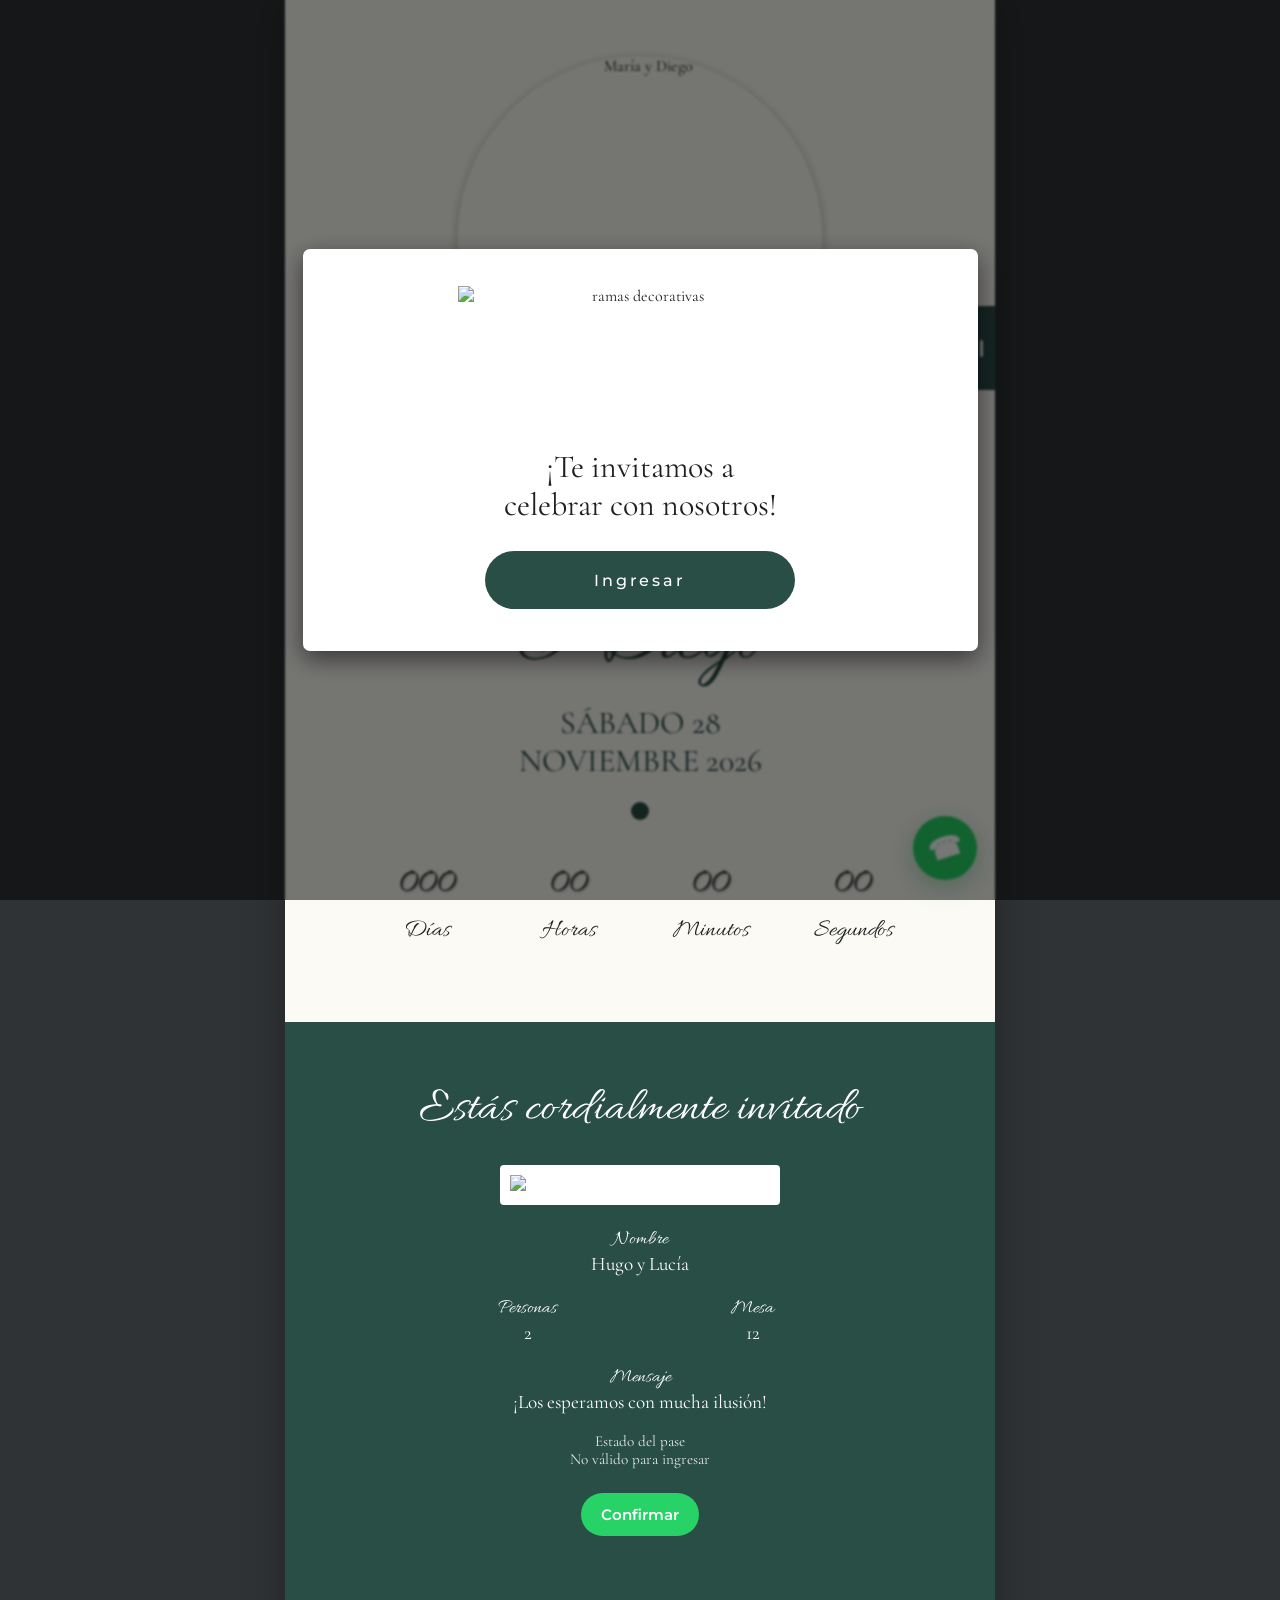
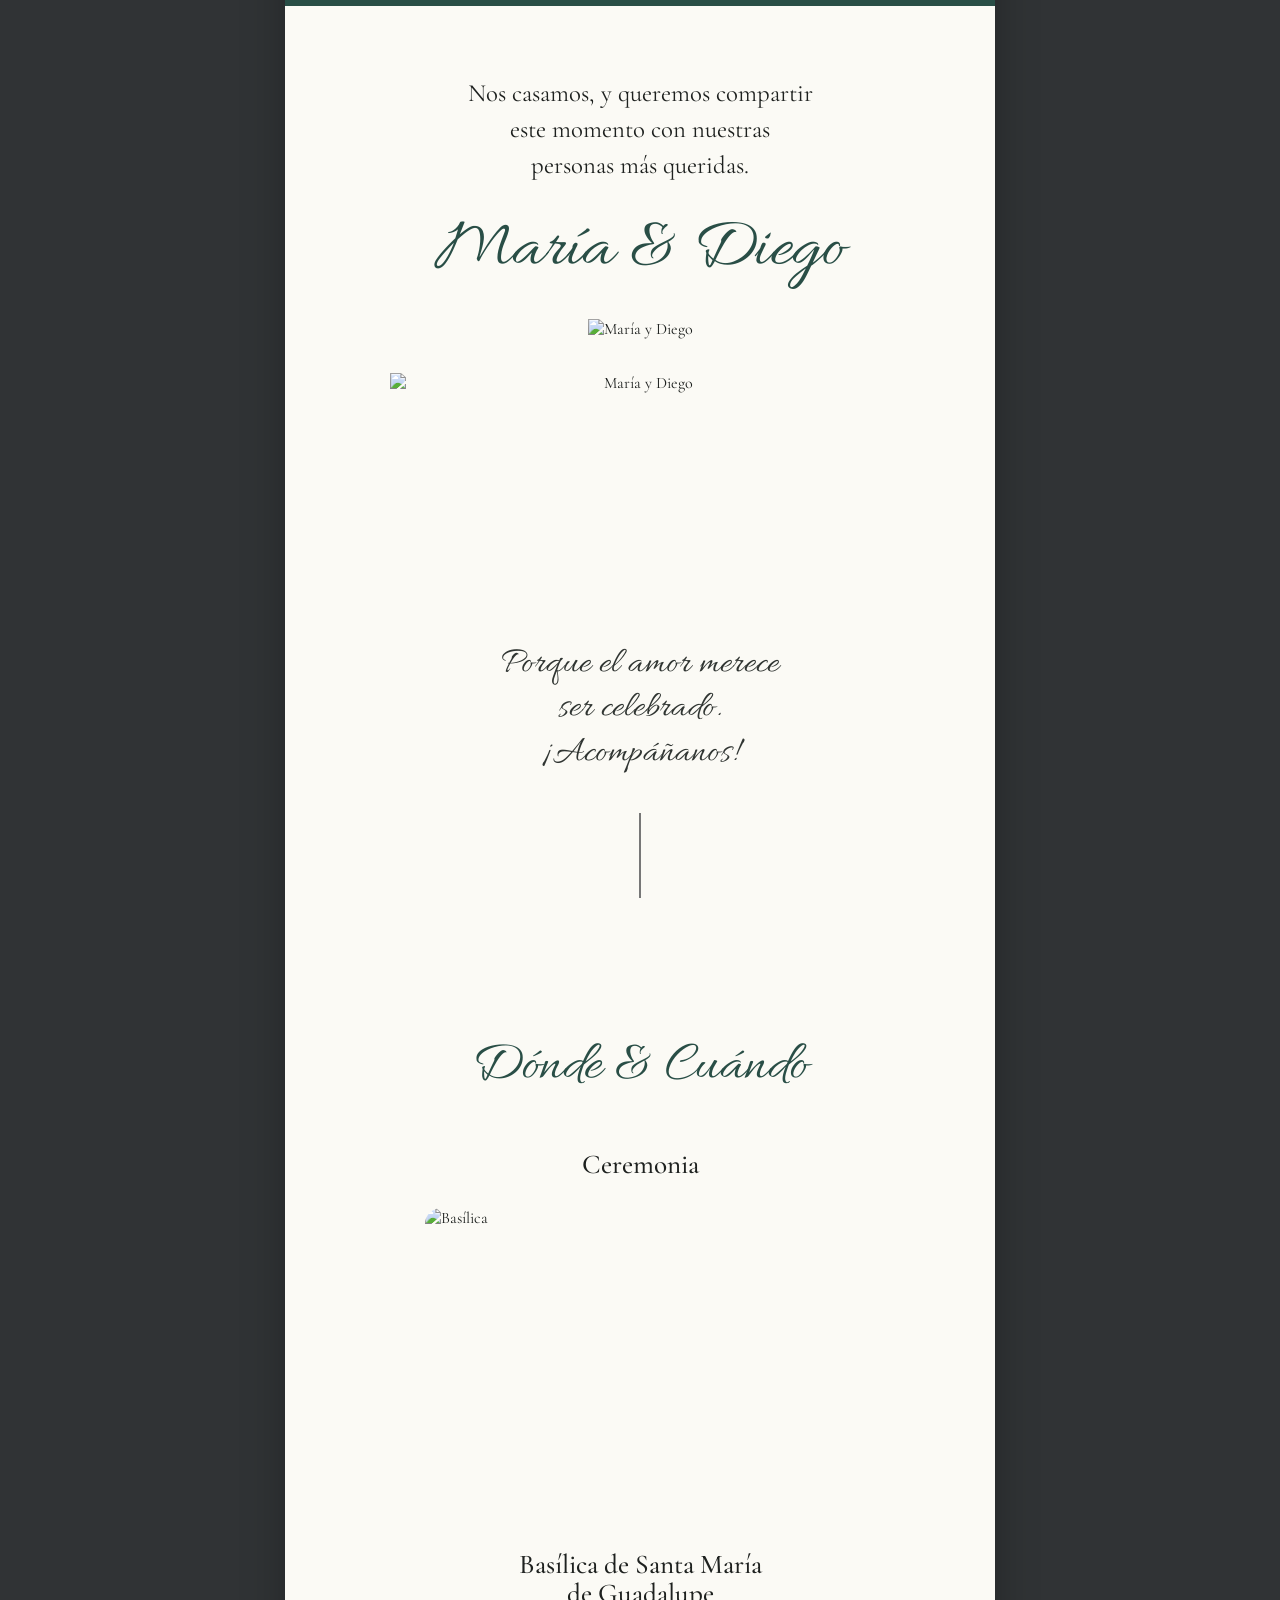
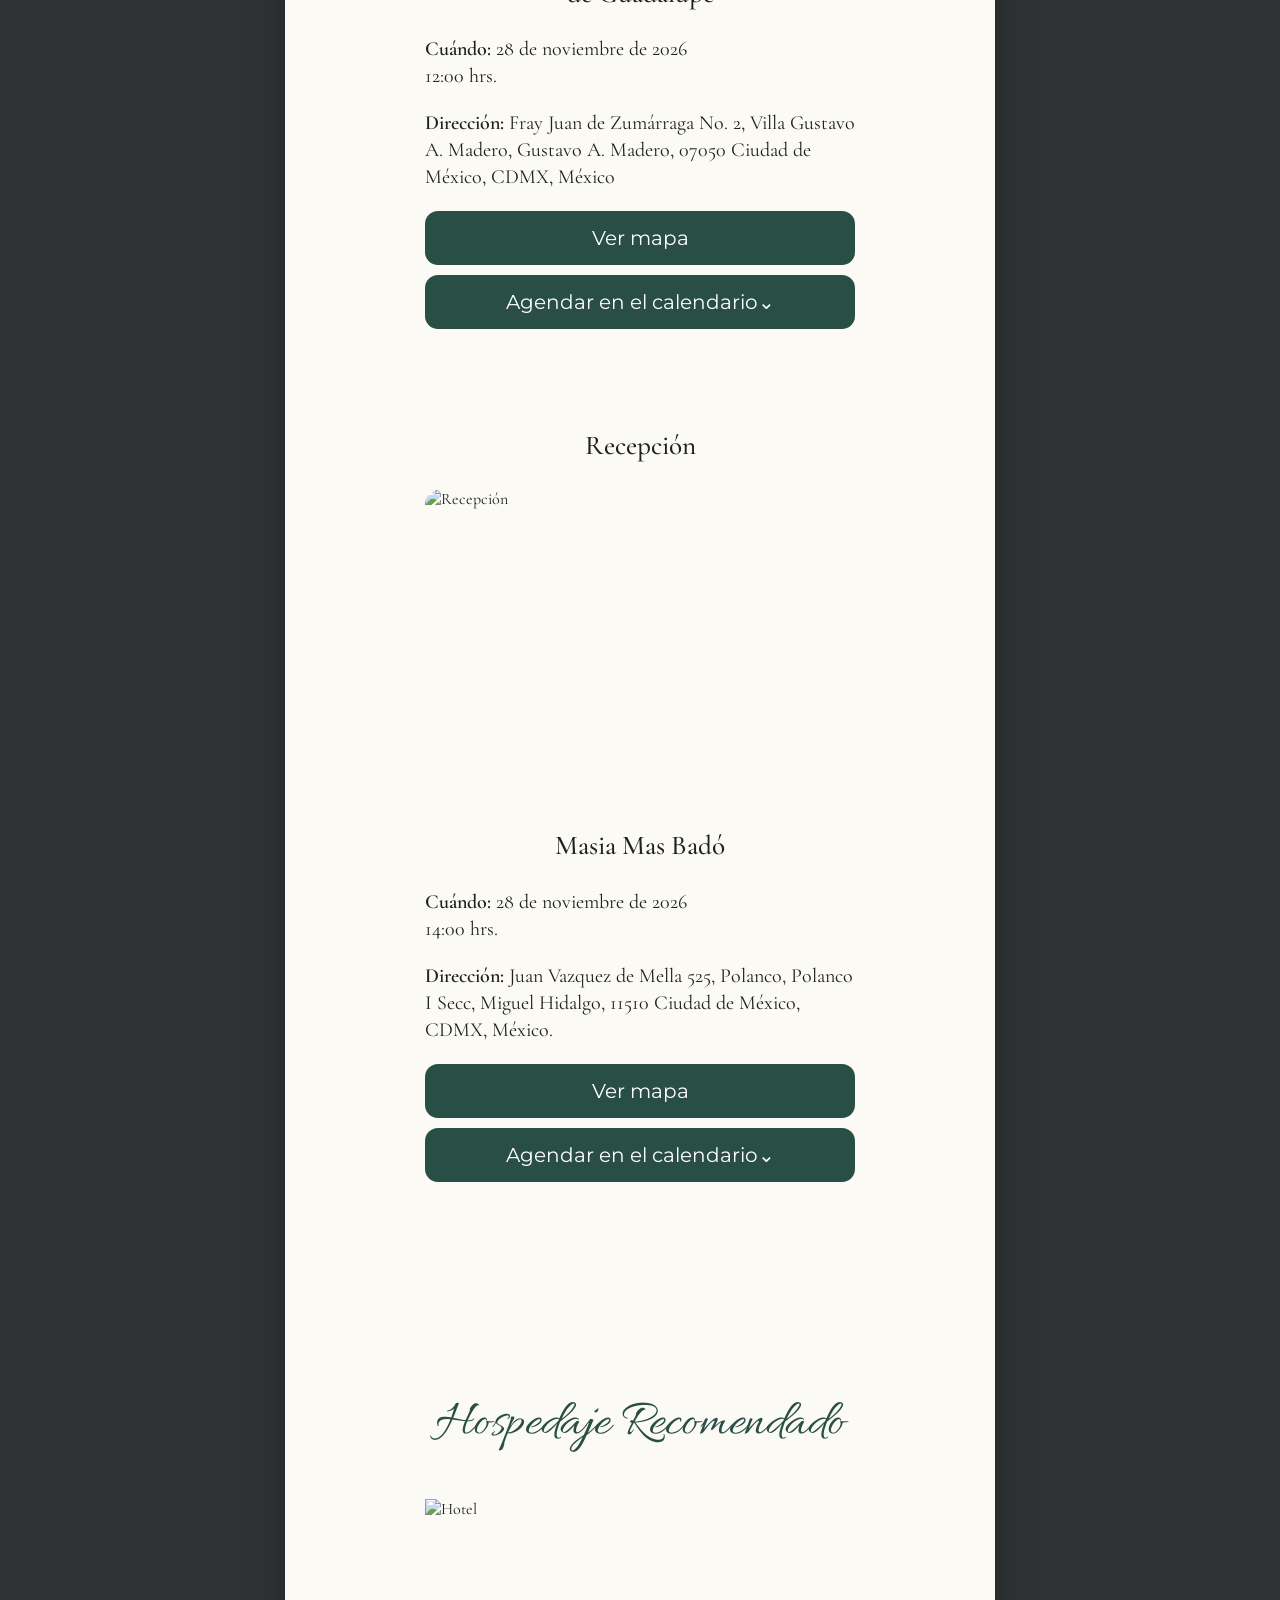
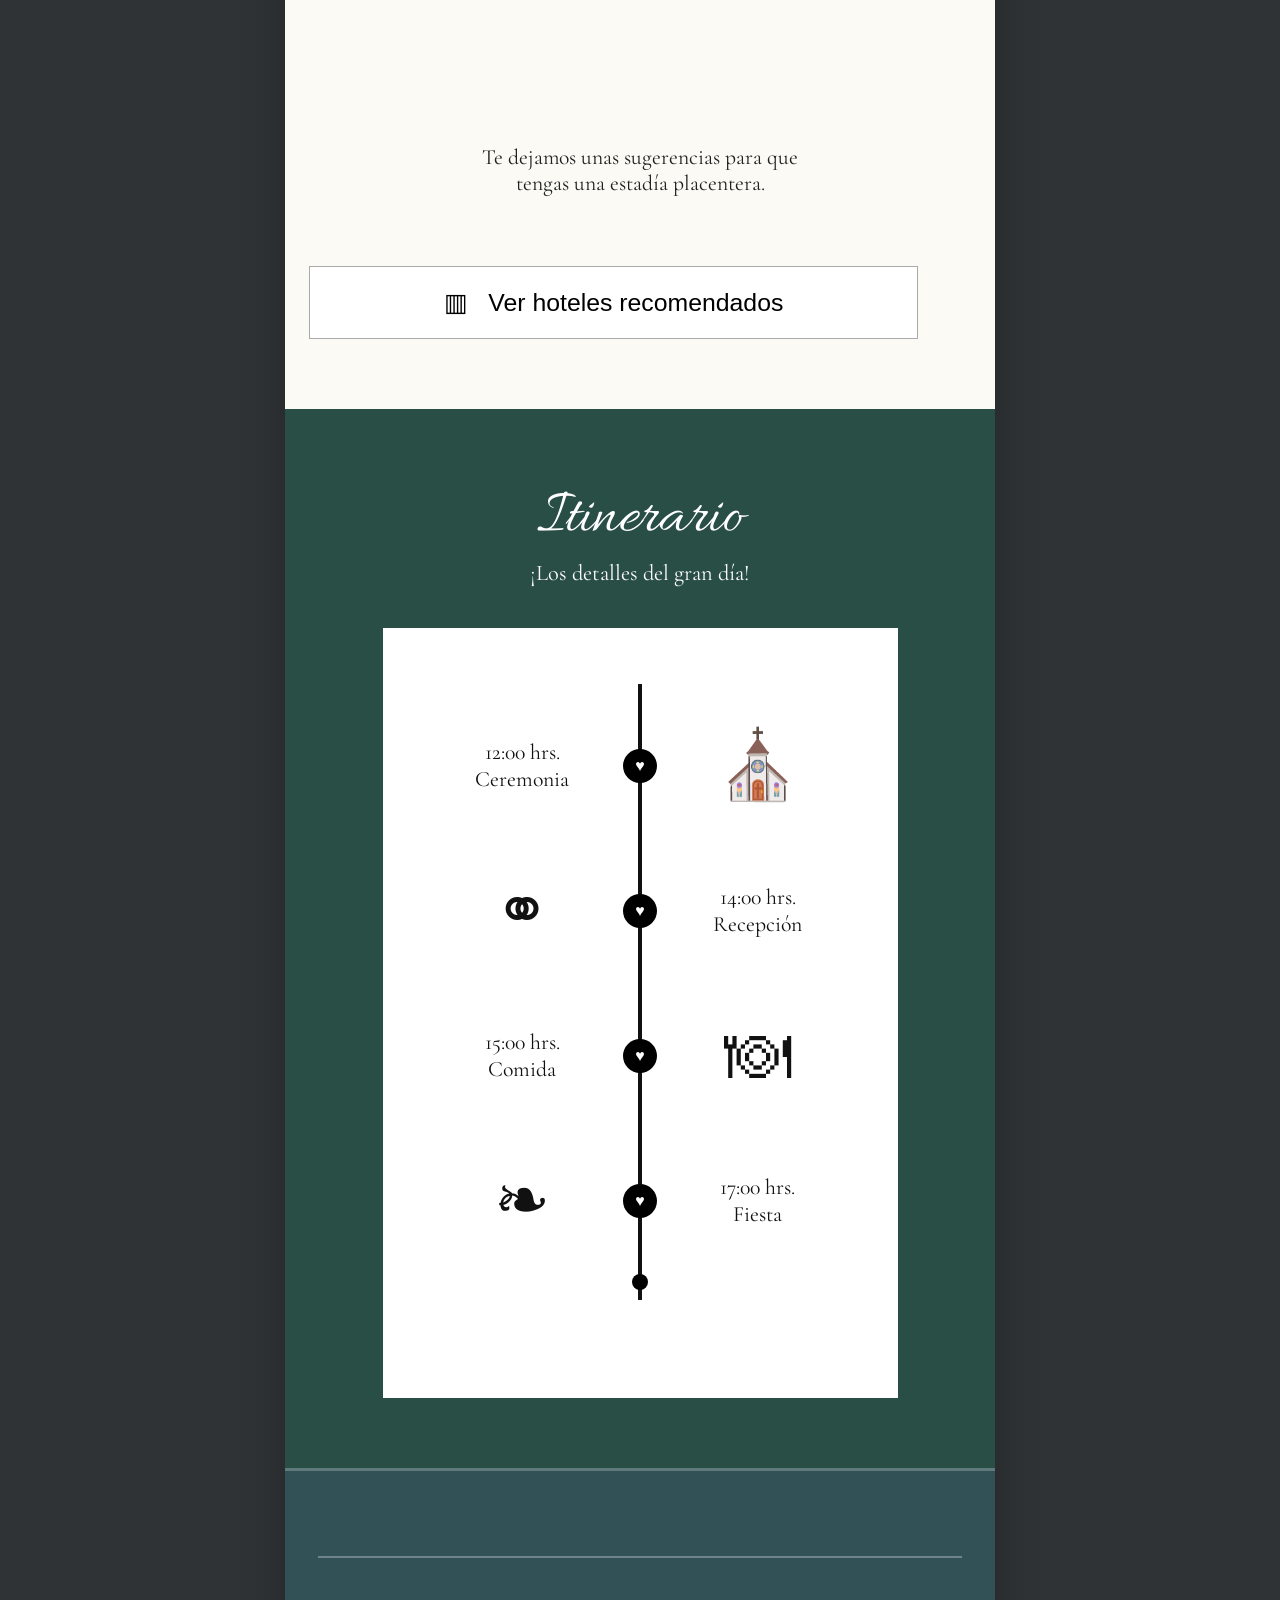
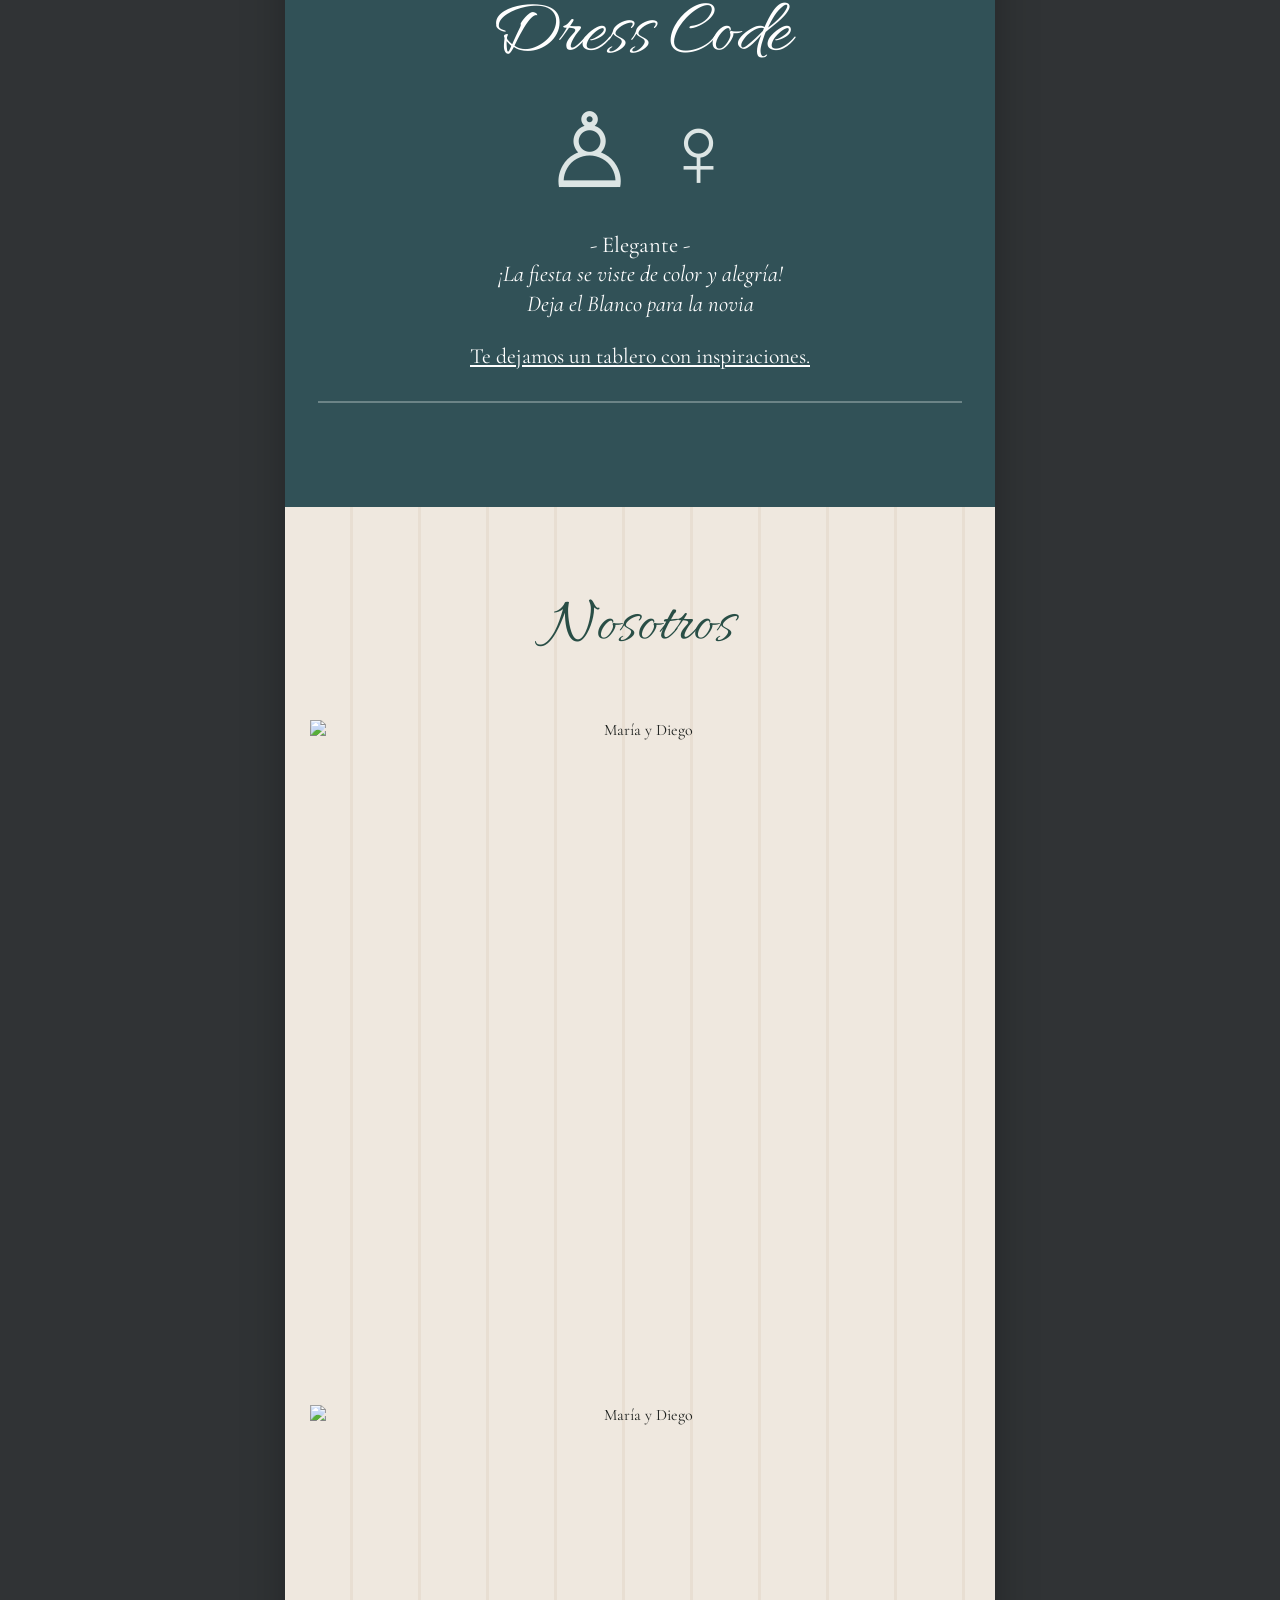
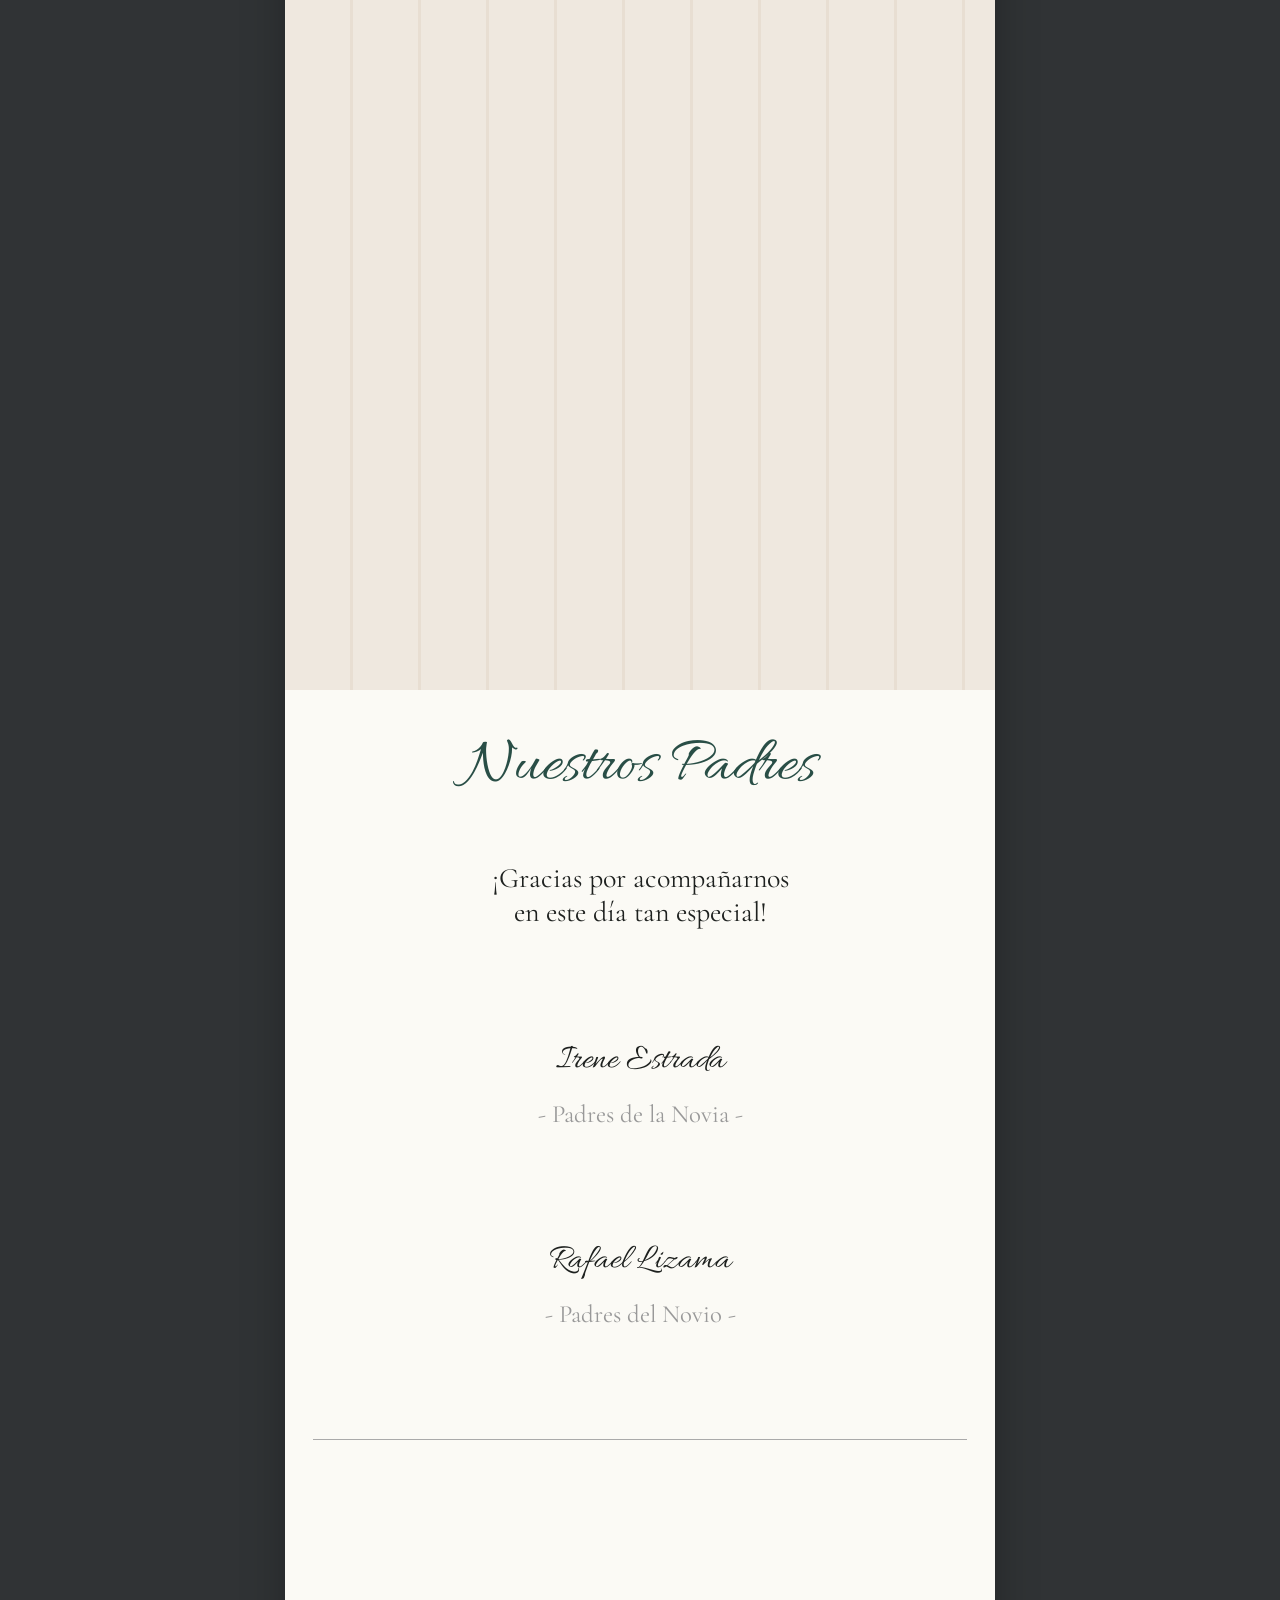
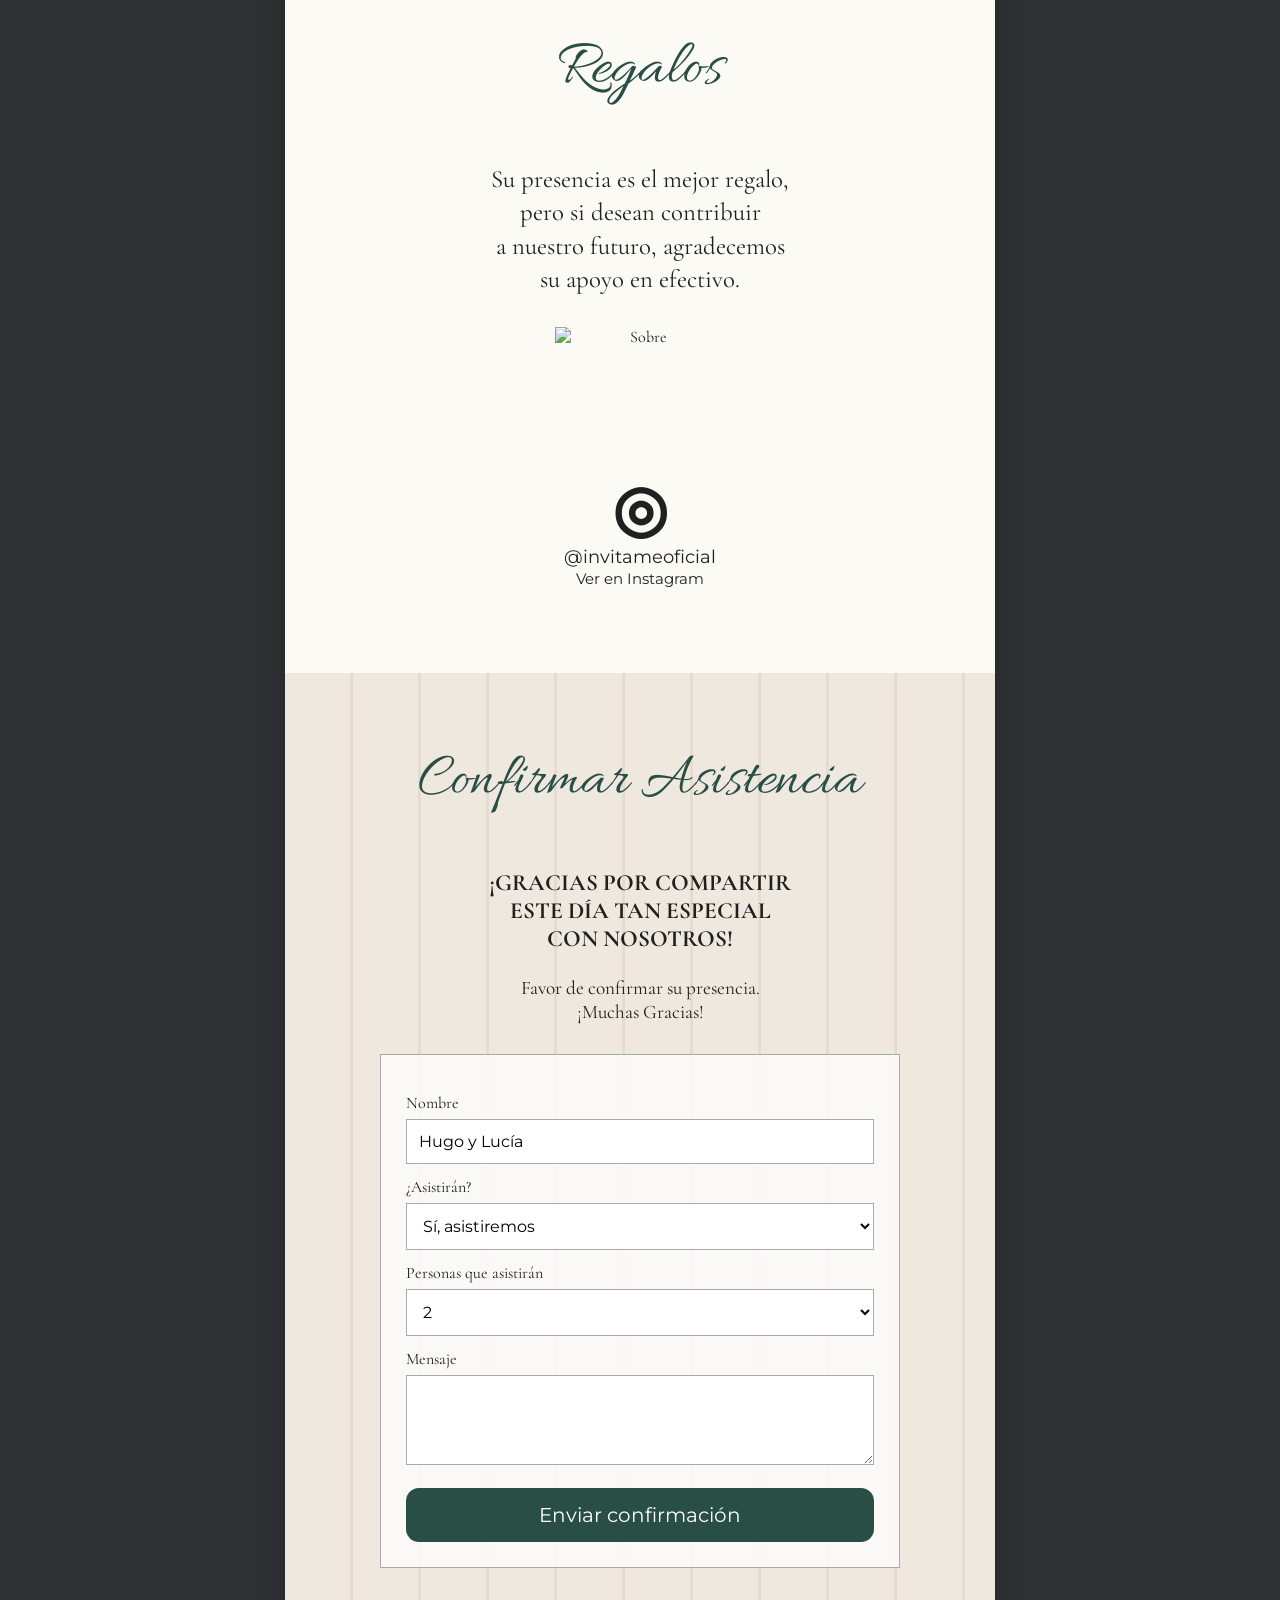
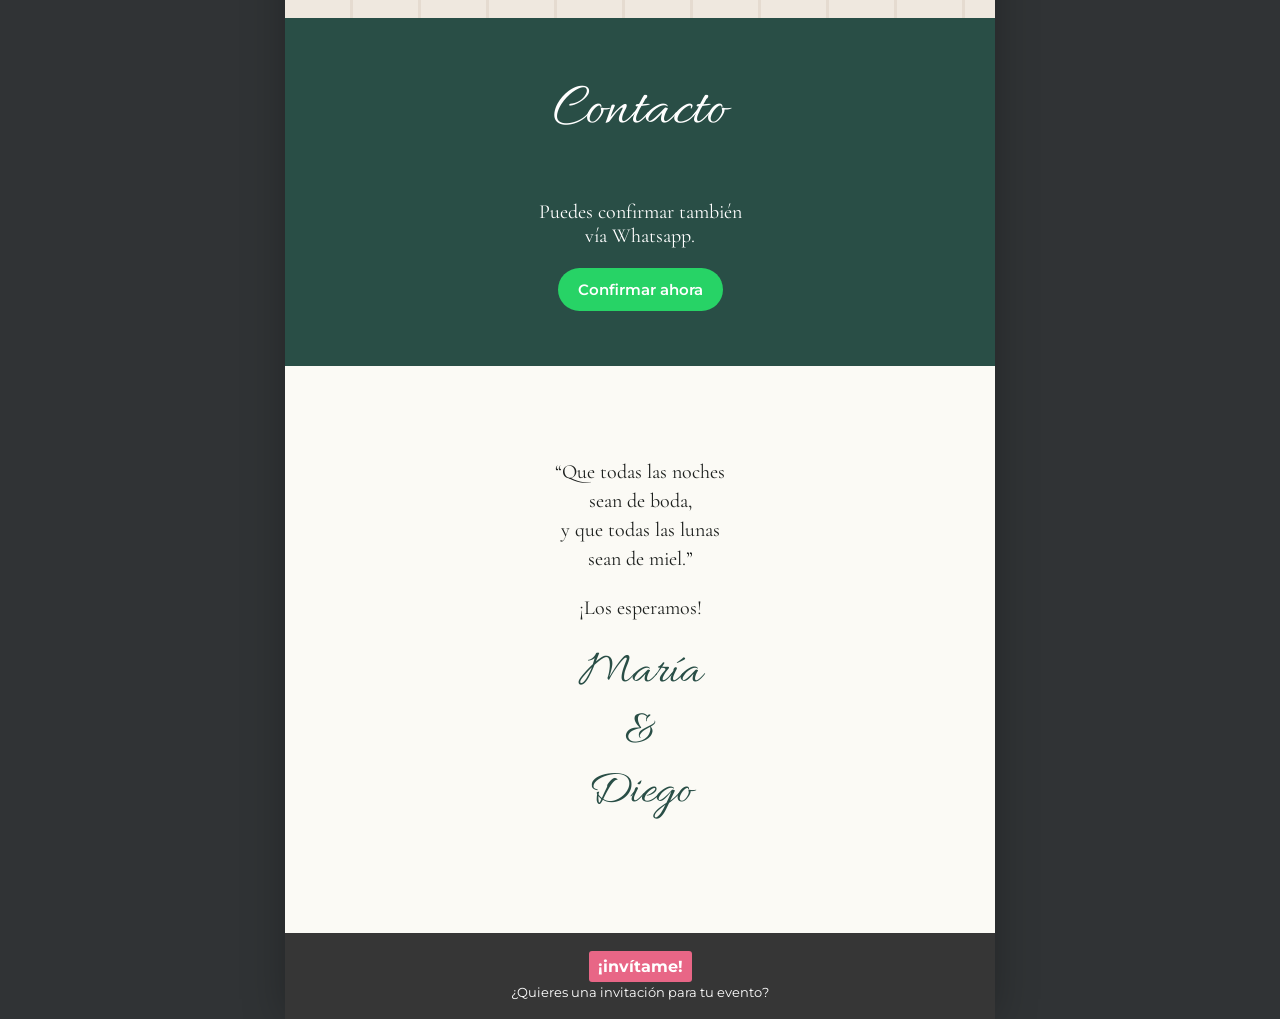
==== commit 0d8cfe11: "Rebuild rustic countryside reference layout from scratch" ====
--- a/index.html
+++ b/index.html
@@ -3,33 +3,70 @@
 <head>
 <meta charset="utf-8">
 <meta name="viewport" content="width=device-width,initial-scale=1,viewport-fit=cover">
-<meta name="theme-color" content="#46523d">
-<title>Lizbeth & Salvador · 24.04.2027</title>
-<link rel="preconnect" href="https://fonts.googleapis.com"><link rel="preconnect" href="https://fonts.gstatic.com" crossorigin>
-<link href="https://fonts.googleapis.com/css2?family=Cormorant+Garamond:ital,wght@0,400;0,500;0,600;1,400&family=Great+Vibes&family=Montserrat:wght@300;400;500;600&display=swap" rel="stylesheet">
+<meta name="theme-color" content="#284b43">
+<title>María & Diego · Invitación</title>
+<link rel="preconnect" href="https://fonts.googleapis.com">
+<link rel="preconnect" href="https://fonts.gstatic.com" crossorigin>
+<link href="https://fonts.googleapis.com/css2?family=Allura&family=Cormorant+Garamond:ital,wght@0,400;0,500;0,600;1,400&family=Montserrat:wght@300;400;500&display=swap" rel="stylesheet">
 <style>
-:root{--cream:#f5efe5;--paper:#fffdf8;--olive:#59664d;--dark:#414d39;--gold:#b89a67;--rose:#d9b4b2;--lav:#cfc5d5;--ink:#34372f;--muted:#77766e;--shadow:0 24px 70px rgba(48,53,43,.14)}*{box-sizing:border-box}html{scroll-behavior:smooth;overflow-x:hidden;background:#d9d4ca}body{margin:0;background:#d9d4ca;color:var(--ink);font-family:Montserrat,sans-serif;font-weight:300;overflow-x:hidden}body.lock{height:100svh;overflow:hidden}img{display:block;width:100%}button,input,select,textarea{font:inherit}button{cursor:pointer}.shell{width:min(100%,560px);margin:auto;background:var(--cream);box-shadow:0 0 75px rgba(40,45,36,.24);overflow:hidden}.section{padding:74px 28px;text-align:center}.eyebrow{margin:0 0 13px;color:var(--olive);font-size:.6rem;font-weight:600;letter-spacing:.24em;text-transform:uppercase}.title{margin:0;color:var(--dark);font:500 2.65rem/1.02 'Cormorant Garamond',serif}.copy{max-width:410px;margin:18px auto 0;color:var(--muted);font-size:.86rem;line-height:1.85}.reveal{opacity:0;transform:translateY(20px);transition:.75s ease}.reveal.in{opacity:1;transform:none}.btn{display:inline-flex;border:1px solid var(--olive);background:transparent;color:var(--dark);padding:11px 17px;text-transform:uppercase;letter-spacing:.12em;font-size:.56rem;font-weight:600}.btn:hover{background:var(--olive);color:#fff}
-.gate{position:fixed;inset:0;z-index:999;display:grid;place-items:center;padding:20px;background:linear-gradient(145deg,#394334,#647157);transition:.8s}.gate.open{opacity:0;visibility:hidden;pointer-events:none}.gate:before,.gate:after{content:'❧';position:absolute;font:15rem/1 Georgia;color:#ffffff0e}.gate:before{left:-65px;top:-45px;transform:rotate(-25deg)}.gate:after{right:-70px;bottom:-55px;transform:rotate(155deg)}.gate-card{position:relative;width:min(90vw,390px);padding:43px 30px 38px;border:1px solid #ffffff44;background:#ffffff0b;color:#fff;text-align:center;backdrop-filter:blur(8px);box-shadow:0 25px 70px #1d241b55}.gate-card:after{content:'';position:absolute;inset:10px;border:1px solid #ffffff1c;pointer-events:none}.gate-small{font-size:.56rem;letter-spacing:.26em;text-transform:uppercase}.gate-names{margin-top:22px;font:400 3.9rem/.82 'Great Vibes',cursive}.gate-names span{display:block;margin:6px 0;color:#e5cfad;font:400 .34em/1.1 'Cormorant Garamond',serif}.gate-date{margin-top:24px;font:.85rem 'Cormorant Garamond',serif;letter-spacing:.24em}.gate-guest{margin:24px auto 0;font:1.13rem/1.3 'Cormorant Garamond',serif}.enter{width:100%;margin-top:24px;padding:14px 18px;border:1px solid #ffffff77;background:#f5efe4;color:var(--dark);display:flex;justify-content:space-between;text-transform:uppercase;letter-spacing:.16em;font-size:.61rem;font-weight:600}
-.music{position:fixed;z-index:80;right:14px;bottom:14px;border:0;border-radius:999px;background:#414d39ef;color:#fff;padding:8px 13px;box-shadow:0 10px 28px #22291d44;font-size:.67rem}.hero{height:100svh;min-height:650px;position:relative;background:#263022;color:#fff;overflow:hidden}.hero img{position:absolute;inset:0;height:100%;object-fit:cover;object-position:center 40%;filter:saturate(.8) brightness(.77)}.hero:after{content:'';position:absolute;inset:0;background:linear-gradient(#1a201727 0%,#1a20170f 35%,#1b21175b 65%,#1b2117dd 100%)}.hero-copy{position:absolute;z-index:2;left:0;right:0;bottom:54px;padding:0 26px;text-align:center}.hero-small{font-size:.58rem;letter-spacing:.25em;text-transform:uppercase}.hero h1{margin:13px 0 0;font:400 4.8rem/.8 'Great Vibes',cursive;text-shadow:0 7px 25px #0005}.hero h1 span{display:block;color:#e5cba9;font:400 .34em/1.1 'Cormorant Garamond',serif;margin:7px}.hero-date{margin-top:24px;font-size:.6rem;letter-spacing:.22em}.pass-sec{background:var(--paper)}.pass{position:relative;max-width:430px;margin:30px auto 0;padding:27px 22px 23px;background:#fbf7ef;border:1px solid #d8cdbc;box-shadow:var(--shadow);text-align:left}.pass:after{content:'';position:absolute;inset:8px;border:1px solid #59664d22;pointer-events:none}.pass-head{text-align:center;padding-bottom:18px;border-bottom:1px dashed #c9bdad}.pass-head b{display:block;color:var(--dark);font:500 1.9rem 'Cormorant Garamond',serif}.pass-head span{font-size:.52rem;letter-spacing:.17em;color:var(--gold)}.pass-grid{display:grid;grid-template-columns:1fr 1fr;gap:15px;margin-top:19px}.full{grid-column:1/-1}.label{font-size:.49rem;letter-spacing:.15em;text-transform:uppercase;color:#8b877e;font-weight:600}.value{display:block;margin-top:4px;color:var(--dark);font:500 1.08rem 'Cormorant Garamond',serif}.pass-note{grid-column:1/-1;margin:0;padding-top:15px;border-top:1px dashed #c9bdad;text-align:center;color:var(--muted);font-size:.7rem;line-height:1.6}.count{background:var(--dark);color:#fff}.count .eyebrow{color:#e8eadf}.datebox{width:145px;margin:20px auto 25px;padding:9px 0;border-top:1px solid #ffffff44;border-bottom:1px solid #ffffff44}.datebox span{display:block;font-size:.5rem;letter-spacing:.27em}.datebox strong{display:block;color:#f6eee4;font:400 4.7rem/.95 'Cormorant Garamond',serif}.faltan{margin:0 0 18px;color:#dfbdb8;font:400 2.35rem 'Great Vibes',cursive}.counter{display:grid;grid-template-columns:repeat(4,1fr);border-top:1px solid #ffffff22;border-bottom:1px solid #ffffff22}.counter div{padding:14px 2px;border-right:1px solid #ffffff1f}.counter div:last-child{border:0}.counter b{display:block;font:400 1.6rem 'Cormorant Garamond',serif}.counter span{font-size:.42rem;letter-spacing:.11em;color:#ccd2c6}.where{background:#eee6da}.event{max-width:430px;margin:27px auto 0;background:var(--paper);box-shadow:0 18px 50px #32352e1c;text-align:left;overflow:hidden}.event img{height:235px;object-fit:cover;filter:saturate(.8)}.event-body{padding:27px 24px}.event-type{color:var(--gold);font-size:.54rem;letter-spacing:.17em;text-transform:uppercase;font-weight:600}.event h3{margin:9px 0 0;color:var(--dark);font:500 2rem/1.05 'Cormorant Garamond',serif}.time{margin:14px 0 0;color:var(--gold);font:500 1.14rem 'Cormorant Garamond',serif}.address{margin:9px 0 0;color:var(--muted);font-size:.72rem;line-height:1.65}.actions{display:flex;gap:9px;flex-wrap:wrap;margin-top:18px}.timeline{max-width:390px;margin:34px auto 0;padding-left:30px;position:relative;text-align:left}.timeline:before{content:'';position:absolute;left:8px;top:5px;bottom:8px;width:1px;background:#c7b9a4}.item{position:relative;padding-bottom:31px}.item:last-child{padding:0}.item:before{content:'';position:absolute;left:-27px;top:4px;width:11px;height:11px;border-radius:50%;background:var(--rose);box-shadow:0 0 0 5px #f8eee9}.item small{font-size:.53rem;letter-spacing:.15em;color:var(--gold);font-weight:600}.item b{display:block;margin-top:5px;color:var(--dark);font:500 1.6rem 'Cormorant Garamond',serif}.item p{margin:5px 0 0;color:var(--muted);font-size:.72rem;line-height:1.6}.dress{background:#eae4eb}.dress-card{max-width:430px;margin:28px auto 0;padding:30px 24px;background:var(--paper);box-shadow:var(--shadow)}.dress-card h3{margin:12px 0 0;color:var(--dark);font:500 2rem 'Cormorant Garamond',serif}.dress-card p{color:var(--muted);font-size:.76rem;line-height:1.75}.palette{display:flex;justify-content:center;gap:8px;margin-top:18px}.palette i{width:25px;height:25px;border-radius:50%;border:1px solid #0001}.palette i:nth-child(1){background:#59664d}.palette i:nth-child(2){background:#d9b4b2}.palette i:nth-child(3){background:#cfc5d5}.palette i:nth-child(4){background:#b89a67}.palette i:nth-child(5){background:#f4eee3}.gallery{padding:46px 15px 58px;background:#ece4d8}.gallery-head{display:flex;justify-content:space-between;align-items:end;padding:0 7px 15px}.gallery-head span{font-size:.56rem;letter-spacing:.22em;text-transform:uppercase;font-weight:600;color:var(--dark)}.gallery-head b{font:400 2.7rem 'Cormorant Garamond',serif;color:#b1a591}.grid{display:grid;grid-template-columns:1fr 1fr;grid-template-rows:330px 230px;gap:7px}.grid figure{margin:0;overflow:hidden}.grid figure:first-child{grid-column:1/-1}.grid img{height:100%;object-fit:cover;filter:saturate(.85)}.gifts{background:var(--paper)}.envelope{width:210px;height:130px;margin:27px auto 0;position:relative;background:#e6d4c1;box-shadow:0 14px 30px #392f261b}.envelope:before{content:'';position:absolute;inset:0;background:#efe0d1;clip-path:polygon(0 0,50% 57%,100% 0,100% 100%,0 100%)}.envelope span{position:absolute;z-index:2;inset:0;display:grid;place-items:center;color:#745f4d;font:500 1.35rem 'Cormorant Garamond',serif}.rsvp{background:var(--dark);color:#fff}.rsvp .eyebrow{color:#e4e8df}.rsvp .title{color:#fff}.rsvp .copy{color:#dfe2da}.formbox{max-width:430px;margin:28px auto 0;padding:26px 22px;background:#f6f0e6;color:var(--ink);text-align:left}.field{margin-bottom:17px}.field label{display:block;margin-bottom:7px;color:var(--dark);font-size:.56rem;letter-spacing:.11em;text-transform:uppercase;font-weight:600}.field input,.field select,.field textarea{width:100%;padding:12px;border:1px solid #d2c6b6;background:#fffdf8;color:var(--ink);outline:none;font-size:.8rem}.field textarea{min-height:90px;resize:vertical}.choice{display:grid;grid-template-columns:1fr 1fr;gap:8px}.choice label{display:flex;align-items:center;gap:7px;padding:11px;border:1px solid #d2c6b6;background:#fffdf8;color:var(--ink);font-size:.7rem;letter-spacing:0;text-transform:none;font-weight:400}.choice input{width:auto;accent-color:var(--olive)}.submit{width:100%;border:0;background:var(--olive);color:#fff;padding:14px;text-transform:uppercase;letter-spacing:.13em;font-size:.6rem;font-weight:600}.success{display:none;text-align:center;padding:15px}.success.show{display:block}.success h3{margin:0;color:var(--dark);font:500 2rem 'Cormorant Garamond',serif}.success p{color:var(--muted);font-size:.74rem}.footer{padding:54px 24px 68px;background:#30382d;color:#fff;text-align:center}.footer h2{margin:0;font:400 3rem/.9 'Great Vibes',cursive}.footer small{display:block;margin-top:17px;letter-spacing:.2em;color:#d4d8ce}.modal{position:fixed;inset:0;z-index:500;display:none;place-items:center;padding:18px;background:#20271dcc}.modal.show{display:grid}.modal-card{width:min(100%,470px);max-height:90svh;overflow:auto;background:var(--paper);position:relative}.close{position:absolute;right:10px;top:10px;z-index:2;width:34px;height:34px;border:0;border-radius:50%;background:#fffffff0;font-size:1.2rem}.modal iframe{width:100%;height:330px;border:0}.modal-copy{padding:22px;text-align:center}.modal-copy h3{margin:0;color:var(--dark);font:500 2rem 'Cormorant Garamond',serif}.modal-copy p{color:var(--muted);font-size:.72rem;line-height:1.6}@media(min-width:700px){body{padding:30px 0}.hero{height:870px}.section{padding:82px 40px}}@media(prefers-reduced-motion:reduce){.reveal{opacity:1;transform:none;transition:none}}
+:root{--green:#294e46;--green2:#315b52;--cream:#fbfaf5;--ink:#1e211f;--gray:#9c9c99;--line:#b9bbb7;--wood:#eee5d9;--wa:#27d366}*{box-sizing:border-box}html{scroll-behavior:smooth;background:#303335}body{margin:0;background:#303335;color:var(--ink);font-family:'Cormorant Garamond',serif;overflow-x:hidden}body.lock{height:100svh;overflow:hidden}.page{width:min(100%,710px);margin:auto;background:var(--cream);overflow:hidden;position:relative;box-shadow:0 0 40px #0004}.sec{padding:78px 28px;text-align:center}.green{background:var(--green);color:white}.cream{background:var(--cream)}.wood{background-color:var(--wood);background-image:linear-gradient(90deg,#ffffff13 1px,transparent 1px),linear-gradient(0deg,#ffffff12 1px,transparent 1px),repeating-linear-gradient(90deg,#ede4d8 0 52px,#e5dacb 52px 54px,#efe7dc 54px 111px)}h1,h2,h3,p{margin-top:0}.script{font-family:'Allura',cursive}.body-serif{font-family:'Cormorant Garamond',serif}.title{font-family:'Allura',cursive;font-size:3.8rem;line-height:1;color:var(--green);font-weight:400;margin:0}.green .title{color:#fff}.sub{font-size:1.72rem;font-weight:400;line-height:1.35}.copy{font-size:1.34rem;line-height:1.5}.fine{font-size:1rem;color:#777}.rule{height:2px;background:#5d7772;margin:30px 13px}.leaf{display:block;width:240px;max-width:62%;margin:0 auto 22px;mix-blend-mode:multiply}.reveal{opacity:0;transform:translateY(22px);transition:opacity .75s ease,transform .75s ease}.reveal.in{opacity:1;transform:none}
+/* modal */
+#intro{position:fixed;inset:0;z-index:1000;display:grid;place-items:center;background:#0008;backdrop-filter:blur(1px);padding:18px;transition:.55s ease}#intro.hide{opacity:0;visibility:hidden;pointer-events:none}.modal{width:min(100%,675px);background:#fff;border-radius:7px;box-shadow:0 8px 24px #0008;padding:37px 22px 42px;text-align:center}.modal img{width:365px;max-width:82%;height:150px;object-fit:contain;margin:auto;display:block}.modal p{font-size:2rem;line-height:1.18;margin:12px auto 28px;max-width:430px}.enter{width:310px;max-width:75%;height:58px;border:0;border-radius:30px;background:var(--green);color:#fff;font:500 1rem Montserrat,sans-serif;letter-spacing:.18em}
+/* floating controls */
+.audio-btn{position:fixed;z-index:80;top:34%;right:max(0px,calc((100vw - 710px)/2));width:84px;height:84px;border:0;background:#2d4e4b;color:white;display:flex;align-items:center;justify-content:center}.wave{display:flex;gap:4px;align-items:center;height:38px}.wave i{display:block;width:3px;background:white;border-radius:2px}.wave i:nth-child(1),.wave i:nth-child(9){height:17px}.wave i:nth-child(2),.wave i:nth-child(8){height:29px}.wave i:nth-child(3),.wave i:nth-child(7){height:38px}.wave i:nth-child(4),.wave i:nth-child(6){height:26px}.wave i:nth-child(5){height:34px}.audio-btn.playing .wave i{animation:pulse .8s ease-in-out infinite alternate}.audio-btn.playing .wave i:nth-child(2n){animation-delay:.18s}@keyframes pulse{to{transform:scaleY(.45)}}.wa{position:fixed;z-index:85;right:max(16px,calc((100vw - 710px)/2 + 18px));bottom:20px;width:64px;height:64px;border-radius:50%;background:var(--wa);display:grid;place-items:center;color:#fff;text-decoration:none;box-shadow:0 7px 24px #19a84a55;font:700 1.7rem Arial}.wa:after{content:'☎';transform:rotate(-18deg)}
+/* hero */
+.hero{background:var(--cream);padding:24px 20px 76px;text-align:center}.hero-art{position:relative;height:470px;margin:-10px auto 0;max-width:640px}.hero-photo{position:absolute;width:365px;height:365px;border-radius:50%;object-fit:cover;left:50%;top:42px;transform:translateX(-50%);box-shadow:0 2px 8px #0004;z-index:2}.hero-leaf{position:absolute;z-index:1;width:285px;opacity:.98;mix-blend-mode:multiply}.hero-leaf.one{left:20px;top:0;transform:rotate(8deg)}.hero-leaf.two{right:6px;bottom:10px;transform:rotate(187deg)}.hero h1{font-family:'Allura',cursive;color:var(--green);font-weight:400;font-size:5rem;line-height:.86;margin:7px 0 26px}.hero .our{font-size:2.15rem;color:var(--green);margin-bottom:14px}.date{font:400 2rem/1.2 'Cormorant Garamond',serif;color:var(--green);text-transform:uppercase}.dot{width:18px;height:18px;background:var(--green);border-radius:50%;margin:22px auto 42px}.counter{display:grid;grid-template-columns:repeat(4,1fr);gap:8px;max-width:560px;margin:auto}.counter strong{display:block;font-family:'Allura',cursive;font-size:2.2rem;font-weight:400;text-shadow:1px 1px 2px #888}.counter span{display:block;font-family:'Allura',cursive;font-size:1.55rem;margin-top:9px}
+/* pass */
+.pass{padding:58px 36px 70px;background:var(--green);color:#fff;text-align:center}.pass h2{font-family:'Allura',cursive;font-size:3rem;font-weight:400;margin-bottom:25px}.qr{width:280px;max-width:75%;margin:0 auto 22px;background:#fff;padding:10px;border-radius:4px}.qr img{width:100%;display:block}.pass-grid{max-width:420px;margin:auto;display:grid;grid-template-columns:1fr 1fr;gap:20px 30px;text-align:center}.pass-grid .full{grid-column:1/-1}.pass label{display:block;font-family:'Allura',cursive;font-size:1.25rem}.pass b{display:block;font-size:1.2rem;font-weight:400}.pass .message{margin:26px 0 0;font-size:1.05rem}.pass .status{margin:18px 0 0;font-size:.95rem;color:#e2e7e3}.wa-pill{display:inline-flex;margin-top:25px;background:var(--wa);color:#fff;text-decoration:none;border-radius:30px;padding:12px 20px;font:600 .95rem Montserrat,sans-serif}
+/* intro story */
+.story{position:relative;padding:70px 20px 34px;background:var(--cream);text-align:center}.story:before,.story:after{content:'';position:absolute;top:145px;width:90px;height:370px;background:url('https://invitameok.com/invitaciones/admin/imagenes/29588/ITINERARIO-IMGramita.png') center/contain no-repeat;opacity:.55;mix-blend-mode:multiply}.story:before{left:-25px}.story:after{right:-25px;transform:scaleX(-1)}.story p{font-size:1.55rem;line-height:1.45;max-width:510px;margin:0 auto 15px}.story h2{font-family:'Allura',cursive;font-size:4.4rem;color:var(--green);font-weight:400;margin:23px 0 24px}.story-photo{width:100%;height:900px;object-fit:cover;object-position:center;border:0}.quote{padding:58px 40px 76px;background:var(--cream);text-align:center}.quote img{width:500px;max-width:90%;height:250px;object-fit:cover;border-radius:0 0 20px 20px;margin:-58px auto 20px;display:block}.quote p{font-family:'Allura',cursive;font-size:2.3rem;line-height:1.2;color:#303532}.quote .vline{height:85px;width:2px;background:#777;margin:0 auto}
+/* venues */
+.where{padding:58px 28px 55px;background:var(--cream);position:relative}.where>.leaf-corner{position:absolute;left:-60px;top:10px;width:230px;opacity:.58;mix-blend-mode:multiply}.where h2{font-family:'Allura',cursive;font-size:3.5rem;color:var(--green);font-weight:400;text-align:center}.venue{max-width:430px;margin:42px auto 100px}.venue h3{font-size:1.7rem;font-weight:500;text-align:center}.venue img{width:100%;height:315px;object-fit:cover;border-radius:16px;display:block}.venue .name{text-align:center;font-size:1.7rem;line-height:1.05;font-weight:500;margin:28px 0}.details{text-align:left;font-size:1.25rem;line-height:1.35}.details b{font-weight:600}.btn{display:block;width:100%;padding:15px;border:0;border-radius:13px;background:var(--green);color:#fff;font:400 1.25rem Montserrat,sans-serif;margin-top:10px}.calendar{position:relative}.calendar-menu{display:none;background:#fff;border:1px solid #ddd;border-radius:8px;margin-top:5px;overflow:hidden}.calendar-menu.open{display:block}.calendar-menu a{display:block;padding:12px;color:#222;text-decoration:none;border-bottom:1px solid #eee;font-family:Montserrat,sans-serif}.calendar-menu a:last-child{border:0}
+/* hotel */
+.hotel{padding:55px 24px 70px;background:var(--cream);position:relative;overflow:hidden}.hotel:after{content:'';position:absolute;right:-105px;bottom:0;width:350px;height:450px;background:url('https://invitameok.com/invitaciones/admin/imagenes/29588/ITINERARIO-IMGramita.png') center/contain no-repeat;opacity:.35;mix-blend-mode:multiply}.hotel h2{position:relative;z-index:2;font-family:'Allura',cursive;font-size:3.2rem;color:var(--green);font-weight:400;text-align:center}.hotel img{position:relative;z-index:2;width:430px;max-width:85%;height:220px;object-fit:cover;margin:auto;border-radius:0 0 17px 17px;display:block}.hotel p{position:relative;z-index:2;font-size:1.35rem;text-align:center;max-width:500px;margin:25px auto 70px}.hotel-btn{position:relative;z-index:2;width:92%;margin:auto;border:1px solid #aaa;background:#fff;padding:21px;font-size:1.55rem;text-align:center}.hotel-list{display:none;position:relative;z-index:2;background:#fff;padding:20px;margin:10px auto 0;width:92%;font-size:1.1rem}.hotel-list.open{display:block}
+/* itinerary */
+.itin{padding:70px 28px;background:var(--green);color:white;text-align:center}.itin h2{font-family:'Allura',cursive;font-size:4rem;font-weight:400;margin:0}.itin p{font-size:1.4rem}.itin-card{width:515px;max-width:86%;margin:42px auto 0;background:#fff;padding:26px 22px 36px;color:#111;position:relative}.itin-card .leaf{margin-bottom:30px}.timeline{position:relative;width:100%;padding:10px 0}.timeline:before{content:'';position:absolute;left:50%;top:0;bottom:0;width:4px;background:#111;transform:translateX(-2px)}.trow{position:relative;display:grid;grid-template-columns:1fr 1fr;min-height:145px;align-items:center}.trow:before{content:'♥';position:absolute;z-index:2;left:50%;top:50%;width:34px;height:34px;border-radius:50%;background:#000;color:#fff;display:grid;place-items:center;transform:translate(-50%,-50%);font-size:16px}.trow .txt{font-size:1.36rem;line-height:1.22}.trow .ico{font-size:4.2rem}.trow:nth-child(odd) .txt{grid-column:1}.trow:nth-child(odd) .ico{grid-column:2}.trow:nth-child(even) .ico{grid-column:1;grid-row:1}.trow:nth-child(even) .txt{grid-column:2;grid-row:1}.enddot{width:16px;height:16px;background:#000;border-radius:50%;margin:auto;position:relative;z-index:2}
+/* dress */
+.dress{padding:55px 20px 74px;background:#315157;color:#fff;text-align:center;border-top:3px solid #607a7c}.dress h2{font-family:'Allura',cursive;font-size:4.8rem;font-weight:400;margin:0 0 18px}.dress-fig{font-size:6.5rem;line-height:1;margin:10px 0 25px;color:#dce5e4}.dress p{font-size:1.42rem;line-height:1.3}.dress a{color:#fff;font-size:1.35rem;text-decoration:underline}.dress .rule{background:#6c8487}
+/* nosotros */
+.us{padding:58px 25px 10px;background-color:#eee5d9;background-image:linear-gradient(90deg,#ffffff12 1px,transparent 1px),repeating-linear-gradient(90deg,#efe8df 0 65px,#e8ded2 65px 68px);text-align:center}.us h2{font-family:'Allura',cursive;font-size:4rem;color:var(--green);font-weight:400}.us-photo{width:100%;height:650px;object-fit:cover;object-position:center;display:block;margin:0 auto 35px}.us-photo.tall{height:840px}
+/* parents/gifts */
+.parents{padding:35px 28px 80px;background:var(--cream);text-align:center}.parents .leaf{margin-top:-20px}.parents h2,.gifts h2{font-family:'Allura',cursive;font-size:4rem;color:var(--green);font-weight:400}.parents .thanks{font-size:1.75rem}.parent{margin:110px 0}.parent b{font-family:'Allura',cursive;font-size:2.2rem;font-weight:400}.parent span{display:block;color:#999;font-size:1.55rem;margin-top:16px}.divider{height:1px;background:#aaa;margin:50px 0}.gifts{padding:60px 25px 85px;background:var(--cream);text-align:center}.gifts p{font-size:1.55rem;line-height:1.35;max-width:500px;margin:25px auto}.gift-img{width:170px;margin:30px auto;display:block}.ig{font-family:Montserrat,sans-serif;font-size:1.1rem}.ig-logo{font:700 4rem Arial;margin-top:55px}
+/* rsvp */
+.rsvp{padding:60px 24px 20px;background-color:#eee5d9;background-image:repeating-linear-gradient(90deg,#efe8df 0 65px,#e5dbd0 65px 68px);text-align:center}.rsvp .leaf{margin-bottom:10px}.rsvp h2{font-family:'Allura',cursive;font-size:3.8rem;color:var(--green);font-weight:400}.rsvp h3{font-size:1.45rem}.rsvp p{font-size:1.2rem}.rsvp-card{max-width:520px;margin:30px auto;background:#ffffffc4;border:1px solid #aaa;padding:25px}.rsvp-card label{display:block;text-align:left;font-size:1rem;margin:13px 0 6px}.rsvp-card input,.rsvp-card select,.rsvp-card textarea{width:100%;padding:12px;border:1px solid #aaa;background:#fff;font:1rem Montserrat,sans-serif}.rsvp-card textarea{min-height:90px}.rsvp-card button{margin-top:18px}.confirm-note{margin-top:25px;color:#777}.contact{background:var(--green);color:#fff;padding:55px 25px;text-align:center}.contact h2{font-family:'Allura',cursive;font-size:3.8rem;font-weight:400}.contact p{font-size:1.25rem}.contact a{display:inline-block;background:var(--wa);color:#fff;text-decoration:none;border-radius:26px;padding:12px 20px;font:600 .95rem Montserrat,sans-serif}.closing{background:var(--cream);padding:70px 25px 40px;text-align:center}.closing p{font-size:1.25rem;line-height:1.45}.closing h3{font-family:'Allura',cursive;font-size:3rem;color:var(--green);font-weight:400}.brand{background:#363636;color:#fff;padding:18px;text-align:center;font-family:Montserrat,sans-serif}.brand b{display:inline-block;background:#e86686;padding:6px 9px;border-radius:3px}
+/* map modal */
+#mapModal{position:fixed;inset:0;z-index:500;background:#0009;display:none;place-items:center;padding:15px}#mapModal.show{display:grid}.mapbox{width:min(100%,650px);max-height:90vh;overflow:auto;background:#fff;padding:10px}.mapbox iframe{width:100%;height:420px;border:0}.x{float:right;border:0;background:#333;color:#fff;width:34px;height:34px;border-radius:50%;font-size:20px;margin:4px}
+@media(max-width:520px){.sec{padding-left:20px;padding-right:20px}.hero-art{height:400px}.hero-photo{width:315px;height:315px}.hero-leaf{width:235px}.hero h1{font-size:4.4rem}.title{font-size:3.2rem}.story-photo{height:760px}.audio-btn{width:66px;height:82px}.where{padding-left:18px;padding-right:18px}.venue{margin-bottom:80px}.dress h2{font-size:4rem}.parents h2,.gifts h2{font-size:3.6rem}.counter span{font-size:1.32rem}.counter strong{font-size:1.9rem}}@media(prefers-reduced-motion:reduce){.reveal{opacity:1;transform:none;transition:none}.audio-btn.playing .wave i{animation:none}}
 </style>
 </head>
 <body class="lock">
-<div id="gate" class="gate"><div class="gate-card"><div class="gate-small">Nuestra boda</div><div class="gate-names">Lizbeth <span>&</span> Salvador</div><div class="gate-date">24 · 04 · 2027</div><div id="gateGuest" class="gate-guest">Una invitación especial para ti</div><button id="enter" class="enter"><span>Ingresar</span><b>↗</b></button></div></div>
-<audio id="music" preload="none" loop src="https://www.soundhelix.com/examples/mp3/SoundHelix-Song-1.mp3"></audio><button id="musicBtn" class="music">♪ Música</button>
-<main class="shell">
-<section class="hero"><img src="https://raw.githubusercontent.com/solopezz/Lizbeth-Salvador/main/assets/foto-luces.webp" alt="Lizbeth y Salvador"><div class="hero-copy"><div class="hero-small">Nos casamos · Zacatecas</div><h1>Lizbeth <span>&</span> Salvador</h1><div class="hero-date">SÁBADO · 24 · ABRIL · 2027</div></div></section>
-<section class="section pass-sec reveal"><p class="eyebrow">Estás cordialmente invitado</p><h2 class="title">Queremos celebrar contigo</h2><p class="copy">Hay momentos que merecen ser compartidos con las personas que queremos. Nos hará muchísima ilusión tenerte con nosotros.</p><div class="pass"><div class="pass-head"><b>Pase de invitación</b><span>LIZBETH & SALVADOR · 24.04.2027</span></div><div class="pass-grid"><div class="full"><span class="label">Nombre</span><span id="passName" class="value">Invitado especial</span></div><div><span class="label">Personas</span><span id="passPeople" class="value">2</span></div><div><span class="label">Mesa</span><span id="passTable" class="value">Por asignar</span></div><p class="pass-note">¡Los esperamos con mucha ilusión! Este pase es personalizado para tu invitación.</p></div></div></section>
-<section class="section count reveal"><p class="eyebrow">Reserva la fecha</p><div class="datebox"><span>ABRIL</span><strong>24</strong><span>2027</span></div><p class="faltan">Faltan</p><div class="counter"><div><b id="days">--</b><span>DÍAS</span></div><div><b id="hours">--</b><span>HORAS</span></div><div><b id="minutes">--</b><span>MIN</span></div><div><b id="seconds">--</b><span>SEG</span></div></div></section>
-<section class="section where reveal"><p class="eyebrow">Dónde & cuándo</p><h2 class="title">Nuestro gran día</h2><p class="copy">Guarda las ubicaciones y acompáñanos desde la ceremonia hasta la celebración.</p><article class="event"><img src="https://raw.githubusercontent.com/solopezz/Lizbeth-Salvador/main/assets/foto-portada.webp" alt="Lizbeth y Salvador"><div class="event-body"><span class="event-type">Ceremonia religiosa</span><h3>Iglesia de Santo Domingo</h3><p class="time">1:00 PM</p><p class="address">Genaro Codina 722, Zacatecas Centro, 98000 Zacatecas, Zac.</p><div class="actions"><button class="btn" data-map="ceremony">Ver mapa</button><button class="btn" data-calendar="ceremony">Agendar</button></div></div></article><article class="event"><img src="https://raw.githubusercontent.com/solopezz/Lizbeth-Salvador/main/assets/foto-final.webp" alt="Lizbeth y Salvador"><div class="event-body"><span class="event-type">Recepción</span><h3>Terraza Grand Casa Torres</h3><p class="time">6:00 PM</p><p class="address">Pzla. de Santo Domingo 518, Zacatecas Centro, 98000 Zacatecas, Zac.</p><div class="actions"><button class="btn" data-map="reception">Ver mapa</button><button class="btn" data-calendar="reception">Agendar</button></div></div></article></section>
-<section class="section reveal" style="background:var(--paper)"><p class="eyebrow">Itinerario</p><h2 class="title">Los momentos principales</h2><div class="timeline"><div class="item"><small>1:00 PM</small><b>Ceremonia</b><p>Iglesia de Santo Domingo · Zacatecas Centro.</p></div><div class="item"><small>6:00 PM</small><b>Recepción</b><p>Terraza Grand Casa Torres · comienza la celebración.</p></div></div></section>
-<section class="section dress reveal"><p class="eyebrow">Dress Code</p><h2 class="title">Formal</h2><div class="dress-card"><div style="font:3rem 'Cormorant Garamond';color:var(--olive)">♙ ♀</div><h3>Elegancia con color</h3><p>Para ellas, agradecemos reservar el blanco para la novia y evitar blanco, marfil, perla, hueso y tonos similares.</p><div class="palette"><i></i><i></i><i></i><i></i><i></i></div></div></section>
-<section class="gallery reveal"><div class="gallery-head"><span>Nosotros</span><b>03</b></div><div class="grid"><figure><img src="https://raw.githubusercontent.com/solopezz/Lizbeth-Salvador/main/assets/foto-luces.webp" alt="Lizbeth y Salvador"></figure><figure><img src="https://raw.githubusercontent.com/solopezz/Lizbeth-Salvador/main/assets/foto-portada.webp" alt="Lizbeth y Salvador"></figure><figure><img src="https://raw.githubusercontent.com/solopezz/Lizbeth-Salvador/main/assets/foto-final.webp" alt="Lizbeth y Salvador"></figure></div></section>
-<section class="section gifts reveal"><p class="eyebrow">Regalos</p><h2 class="title">Tu presencia es nuestro mejor regalo</h2><p class="copy">Lo más importante para nosotros es compartir este día contigo. Si deseas tener un detalle adicional, lo recibiremos con muchísimo cariño.</p><div class="envelope"><span>Con cariño ♡</span></div></section>
-<section id="rsvp" class="section rsvp reveal"><p class="eyebrow">Confirmar asistencia</p><h2 class="title">¿Nos acompañas?</h2><p class="copy">Por favor confirma tu asistencia antes del 31 de marzo de 2027.</p><div class="formbox"><form id="form"><div class="field"><label for="name">Nombre completo</label><input id="name" name="name" required></div><div class="field"><label>¿Podrás acompañarnos?</label><div class="choice"><label><input type="radio" name="status" value="Sí" required> Sí, asistiré</label><label><input type="radio" name="status" value="No" required> No podré asistir</label></div></div><div id="peopleField" class="field"><label for="people">Personas que asistirán</label><select id="people" name="people"></select></div><div class="field"><label for="message">Mensaje para los novios</label><textarea id="message" name="message" placeholder="Déjanos unas palabras…"></textarea></div><button class="submit">Enviar confirmación</button></form><div id="success" class="success"><h3>¡Muchas gracias!</h3><p>Tu respuesta quedó guardada en esta versión de prueba.</p><button id="edit" class="btn">Modificar</button></div></div></section>
-<footer class="footer"><h2>Lizbeth & Salvador</h2><small>ZACATECAS · 24 · 04 · 2027</small></footer>
+<div id="intro"><div class="modal"><img src="https://invitameok.com/invitaciones/admin/imagenes/29600/IMAGEN-MODALCaptura%20de%20pantalla%202026-02-11%20200516.jpg" alt="ramas decorativas"><p>¡Te invitamos a<br>celebrar con nosotros!</p><button id="enter" class="enter">Ingresar</button></div></div>
+<audio id="audio" loop preload="none" src="https://www.soundhelix.com/examples/mp3/SoundHelix-Song-2.mp3"></audio>
+<button id="audioBtn" class="audio-btn" aria-label="Música"><span class="wave"><i></i><i></i><i></i><i></i><i></i><i></i><i></i><i></i><i></i></span></button>
+<a class="wa" href="https://wa.me/5215555555555" target="_blank" aria-label="WhatsApp"></a>
+<main class="page">
+<section class="hero reveal"><div class="hero-art"><img class="hero-leaf one" src="https://invitameok.com/invitaciones/admin/imagenes/29588/ITINERARIO-IMGramita.png" alt=""><img class="hero-photo" src="https://invitameok.com/invitaciones/admin/imagenes/29600/FOTOSfoto.jpg" alt="María y Diego"><img class="hero-leaf two" src="https://invitameok.com/invitaciones/admin/imagenes/29588/ITINERARIO-IMGramita.png" alt=""></div><div class="our">Nuestra Boda</div><h1>María<br>& Diego</h1><div class="date">SÁBADO 28<br>NOVIEMBRE 2026</div><div class="dot"></div><div class="counter"><div><strong id="d">000</strong><span>Días</span></div><div><strong id="h">00</strong><span>Horas</span></div><div><strong id="m">00</strong><span>Minutos</span></div><div><strong id="s">00</strong><span>Segundos</span></div></div></section>
+<section class="pass reveal"><h2>Estás cordialmente invitado</h2><div class="qr"><img src="https://api.qrserver.com/v1/create-qr-code/?size=260x260&data=https%3A%2F%2Finvitameok.com%2Frustica-campestre%2Fd7b34eaa" alt="QR"></div><div class="pass-grid"><div class="full"><label>Nombre</label><b>Hugo y Lucía</b></div><div><label>Personas</label><b>2</b></div><div><label>Mesa</label><b>12</b></div><div class="full"><label>Mensaje</label><b>¡Los esperamos con mucha ilusión!</b></div></div><p class="status">Estado del pase<br>No válido para ingresar</p><a class="wa-pill" href="#rsvp">Confirmar</a></section>
+<section class="story reveal"><p>Nos casamos, y queremos compartir<br>este momento con nuestras<br>personas más queridas.</p><h2>María & Diego</h2><img class="story-photo" src="https://invitameok.com/invitaciones/admin/imagenes/29600/FOTOSfoto.jpg" alt="María y Diego"></section>
+<section class="quote reveal"><img src="https://invitameok.com/invitaciones/admin/imagenes/29600/FOTOSfoto.jpg" alt="María y Diego"><p>Porque el amor merece<br>ser celebrado.<br>¡Acompáñanos!</p><div class="vline"></div></section>
+<section class="where reveal"><img class="leaf-corner" src="https://invitameok.com/invitaciones/admin/imagenes/29588/ITINERARIO-IMGramita.png" alt=""><h2>Dónde & Cuándo</h2><article class="venue"><h3>Ceremonia</h3><img src="https://invitameok.com/invitaciones/admin/imagenes/29600/CEREMONIA1-IMGcer.jpg" alt="Basílica"><div class="name">Basílica de Santa María<br>de Guadalupe</div><div class="details"><p><b>Cuándo:</b> 28 de noviembre de 2026<br>12:00 hrs.</p><p><b>Dirección:</b> Fray Juan de Zumárraga No. 2, Villa Gustavo A. Madero, Gustavo A. Madero, 07050 Ciudad de México, CDMX, México</p></div><button class="btn map" data-q="Basílica de Santa María de Guadalupe CDMX">Ver mapa</button><button class="btn cal-toggle">Agendar en el calendario⌄</button><div class="calendar-menu"><a target="_blank" href="https://calendar.google.com/calendar/render?action=TEMPLATE&text=Ceremonia%20Mar%C3%ADa%20y%20Diego&dates=20261128T180000Z/20261128T200000Z&location=Bas%C3%ADlica%20de%20Santa%20Mar%C3%ADa%20de%20Guadalupe">Google Calendar</a><a href="data:text/calendar;charset=utf8,BEGIN:VCALENDAR%0AVERSION:2.0%0ABEGIN:VEVENT%0ASUMMARY:Ceremonia%20Mar%C3%ADa%20y%20Diego%0ADTSTART:20261128T120000%0ADTEND:20261128T140000%0AEND:VEVENT%0AEND:VCALENDAR" download="ceremonia.ics">Apple Calendar</a></div></article><article class="venue"><h3>Recepción</h3><img src="https://invitameok.com/invitaciones/admin/imagenes/29600/CEREMONIA2-IMGrec.jpg" alt="Recepción"><div class="name">Masia Mas Badó</div><div class="details"><p><b>Cuándo:</b> 28 de noviembre de 2026<br>14:00 hrs.</p><p><b>Dirección:</b> Juan Vazquez de Mella 525, Polanco, Polanco I Secc, Miguel Hidalgo, 11510 Ciudad de México, CDMX, México.</p></div><button class="btn map" data-q="Juan Vazquez de Mella 525 Polanco CDMX">Ver mapa</button><button class="btn cal-toggle">Agendar en el calendario⌄</button><div class="calendar-menu"><a target="_blank" href="https://calendar.google.com/calendar/render?action=TEMPLATE&text=Recepci%C3%B3n%20Mar%C3%ADa%20y%20Diego&dates=20261128T200000Z/20261129T040000Z&location=Juan%20Vazquez%20de%20Mella%20525%20Polanco">Google Calendar</a><a href="data:text/calendar;charset=utf8,BEGIN:VCALENDAR%0AVERSION:2.0%0ABEGIN:VEVENT%0ASUMMARY:Recepci%C3%B3n%20Mar%C3%ADa%20y%20Diego%0ADTSTART:20261128T140000%0ADTEND:20261128T220000%0AEND:VEVENT%0AEND:VCALENDAR" download="recepcion.ics">Apple Calendar</a></div></article></section>
+<section class="hotel reveal"><h2>Hospedaje Recomendado</h2><img src="https://invitameok.com/invitaciones/admin/imagenes/29600/HOTEL-IMGhotok1.jpg" alt="Hotel"><p>Te dejamos unas sugerencias para que<br>tengas una estadía placentera.</p><button id="hotels" class="hotel-btn">▥ &nbsp; Ver hoteles recomendados</button><div id="hotelList" class="hotel-list"><b>Suites Arboleda 215</b><br>Código de reserva: Carla&amp;Luis-BODA<br>(Tarifas Exclusivas)<br><br>Arboleda 215, Lomas - Virreyes, Lomas de Chapultepec, Miguel Hidalgo, 11000 Ciudad de México, CDMX, México.<br>Tel. +52 55 8879 3170</div></section>
+<section class="itin reveal"><h2>Itinerario</h2><p>¡Los detalles del gran día!</p><div class="itin-card"><img class="leaf" src="https://invitameok.com/invitaciones/admin/imagenes/29588/ITINERARIO-IMGramita.png" alt=""><div class="timeline"><div class="trow"><div class="txt">12:00 hrs.<br>Ceremonia</div><div class="ico">⛪</div></div><div class="trow"><div class="ico">⚭</div><div class="txt">14:00 hrs.<br>Recepción</div></div><div class="trow"><div class="txt">15:00 hrs.<br>Comida</div><div class="ico">🍽</div></div><div class="trow"><div class="ico">❧</div><div class="txt">17:00 hrs.<br>Fiesta</div></div><div class="enddot"></div></div><img class="leaf" style="margin-top:32px" src="https://invitameok.com/invitaciones/admin/imagenes/29588/ITINERARIO-IMGramita.png" alt=""></div></section>
+<section class="dress reveal"><div class="rule"></div><h2>Dress Code</h2><div class="dress-fig">♙ ♀</div><p>- Elegante -<br><em>¡La fiesta se viste de color y alegría!<br>Deja el Blanco para la novia</em></p><p><a href="https://es.pinterest.com/" target="_blank">Te dejamos un tablero con inspiraciones.</a></p><div class="rule"></div></section>
+<section class="us reveal wood"><img class="leaf" src="https://invitameok.com/invitaciones/admin/imagenes/29588/ITINERARIO-IMGramita.png" alt=""><h2>Nosotros</h2><img class="us-photo" src="https://invitameok.com/invitaciones/admin/imagenes/29600/FOTOSfoto.jpg" alt="María y Diego"><img class="us-photo tall" src="https://invitameok.com/invitaciones/admin/imagenes/29600/FOTOSfoto.jpg" alt="María y Diego"></section>
+<section class="parents reveal"><img class="leaf" src="https://invitameok.com/invitaciones/admin/imagenes/29588/ITINERARIO-IMGramita.png" alt=""><h2>Nuestros Padres</h2><p class="thanks">¡Gracias por acompañarnos<br>en este día tan especial!</p><div class="parent"><b>Irene Estrada</b><span>- Padres de la Novia -</span></div><div class="parent"><b>Rafael Lizama</b><span>- Padres del Novio -</span></div><div class="divider"></div></section>
+<section class="gifts reveal"><h2>Regalos</h2><p>Su presencia es el mejor regalo,<br>pero si desean contribuir<br>a nuestro futuro, agradecemos<br>su apoyo en efectivo.</p><img class="gift-img" src="https://invitameok.com/invitaciones/admin/imagenes/29600/REGALOS-IMGsobreee.png" alt="Sobre"><img class="leaf" style="margin-top:70px" src="https://invitameok.com/invitaciones/admin/imagenes/29588/ITINERARIO-IMGramita.png" alt=""><div class="ig-logo">◎</div><div class="ig">@invitameoficial<br><small>Ver en Instagram</small></div></section>
+<section id="rsvp" class="rsvp reveal"><img class="leaf" src="https://invitameok.com/invitaciones/admin/imagenes/29588/ITINERARIO-IMGramita.png" alt=""><h2>Confirmar Asistencia</h2><h3>¡GRACIAS POR COMPARTIR<br>ESTE DÍA TAN ESPECIAL<br>CON NOSOTROS!</h3><p>Favor de confirmar su presencia.<br>¡Muchas Gracias!</p><div class="rsvp-card"><form id="rsvpForm"><label>Nombre</label><input name="name" value="Hugo y Lucía" required><label>¿Asistirán?</label><select name="status"><option>Sí, asistiremos</option><option>No podremos asistir</option></select><label>Personas que asistirán</label><select name="people"><option>1</option><option selected>2</option></select><label>Mensaje</label><textarea name="message"></textarea><button class="btn" type="submit">Enviar confirmación</button></form><div id="done" style="display:none"><p class="confirm-note">Confirmaste que <b>Asistirás</b></p><button id="edit" class="btn">Modificar confirmación</button></div></div></section>
+<section class="contact reveal"><h2>Contacto</h2><p>Puedes confirmar también<br>vía Whatsapp.</p><a href="https://wa.me/5215555555555" target="_blank">Confirmar ahora</a></section>
+<section class="closing reveal"><img class="leaf" src="https://invitameok.com/invitaciones/admin/imagenes/29588/ITINERARIO-IMGramita.png" alt=""><p>“Que todas las noches<br>sean de boda,<br>y que todas las lunas<br>sean de miel.”</p><p>¡Los esperamos!</p><h3>María<br>&<br>Diego</h3><img class="leaf" src="https://invitameok.com/invitaciones/admin/imagenes/29588/ITINERARIO-IMGramita.png" alt=""></section><footer class="brand"><b>¡invítame!</b><br><small>¿Quieres una invitación para tu evento?</small></footer>
 </main>
-<div id="modal" class="modal"><div class="modal-card"><button id="close" class="close">×</button><iframe id="map"></iframe><div class="modal-copy"><h3 id="mapTitle"></h3><p id="mapAddress"></p><a id="mapLink" class="btn" target="_blank" rel="noopener">Abrir en Google Maps</a></div></div></div>
+<div id="mapModal"><div class="mapbox"><button id="closeMap" class="x">×</button><iframe id="mapFrame" loading="lazy"></iframe></div></div>
 <script>
-const $=s=>document.querySelector(s),$$=s=>[...document.querySelectorAll(s)],p=new URLSearchParams(location.search);const guest=p.get('nombre')||'Invitado especial',passes=Math.max(1,Math.min(8,+(p.get('pases')||2))),table=p.get('mesa')||'Por asignar';$('#gateGuest').textContent=guest==='Invitado especial'?'Una invitación especial para ti':`Una invitación especial para ${guest}`;$('#passName').textContent=guest;$('#passPeople').textContent=passes;$('#passTable').textContent=table;$('#name').value=guest==='Invitado especial'?'':guest;for(let i=1;i<=passes;i++){let o=document.createElement('option');o.value=i;o.textContent=i+(i===1?' persona':' personas');$('#people').appendChild(o)}$('#people').value=passes;let playing=false;function music(on){playing=on;if(on)$('#music').play().catch(()=>playing=false);else $('#music').pause();$('#musicBtn').textContent=playing?'❚❚ Música':'♪ Música'}$('#enter').onclick=()=>{$('#gate').classList.add('open');document.body.classList.remove('lock');music(true)};$('#musicBtn').onclick=()=>music(!playing);const target=new Date('2027-04-24T13:00:00-06:00').getTime();function tick(){let d=Math.max(0,target-Date.now()),dd=Math.floor(d/86400000);d%=86400000;let h=Math.floor(d/3600000);d%=3600000;let m=Math.floor(d/60000);d%=60000;let s=Math.floor(d/1000);$('#days').textContent=String(dd).padStart(2,'0');$('#hours').textContent=String(h).padStart(2,'0');$('#minutes').textContent=String(m).padStart(2,'0');$('#seconds').textContent=String(s).padStart(2,'0')}tick();setInterval(tick,1000);new IntersectionObserver(es=>es.forEach(e=>e.isIntersecting&&e.target.classList.add('in')),{threshold:.12}).observe(document.querySelector('.pass-sec'));const ob=new IntersectionObserver(es=>es.forEach(e=>e.isIntersecting&&e.target.classList.add('in')),{threshold:.12});$$('.reveal').forEach(e=>ob.observe(e));const maps={ceremony:{t:'Iglesia de Santo Domingo',a:'Genaro Codina 722, Zacatecas Centro, 98000 Zacatecas, Zac.',q:'Iglesia de Santo Domingo Genaro Codina 722 Zacatecas'},reception:{t:'Terraza Grand Casa Torres',a:'Pzla. de Santo Domingo 518, Zacatecas Centro, 98000 Zacatecas, Zac.',q:'Terraza Grand Casa Torres Plazuela de Santo Domingo 518 Zacatecas'}};$$('[data-map]').forEach(b=>b.onclick=()=>{let d=maps[b.dataset.map];$('#mapTitle').textContent=d.t;$('#mapAddress').textContent=d.a;$('#map').src='https://www.google.com/maps?q='+encodeURIComponent(d.q)+'&output=embed';$('#mapLink').href='https://www.google.com/maps/search/?api=1&query='+encodeURIComponent(d.q);$('#modal').classList.add('show')});$('#close').onclick=()=>{$('#modal').classList.remove('show');$('#map').src=''};const cal={ceremony:['Boda Lizbeth & Salvador — Ceremonia','20270424T190000Z','20270424T210000Z','Iglesia de Santo Domingo, Zacatecas'],reception:['Boda Lizbeth & Salvador — Recepción','20270425T000000Z','20270425T060000Z','Terraza Grand Casa Torres, Zacatecas']};$$('[data-calendar]').forEach(b=>b.onclick=()=>{let d=cal[b.dataset.calendar];window.open('https://calendar.google.com/calendar/render?action=TEMPLATE&text='+encodeURIComponent(d[0])+'&dates='+d[1]+'/'+d[2]+'&location='+encodeURIComponent(d[3]),'_blank')});$$('input[name="status"]').forEach(r=>r.onchange=()=>$('#peopleField').style.display=r.value==='No'&&r.checked?'none':'');$('#form').onsubmit=e=>{e.preventDefault();localStorage.setItem('lizbeth-salvador-rsvp-demo',JSON.stringify(Object.fromEntries(new FormData(e.target).entries())));e.target.style.display='none';$('#success').classList.add('show')};$('#edit').onclick=()=>{$('#success').classList.remove('show');$('#form').style.display='block'};
+const $=s=>document.querySelector(s),$$=s=>[...document.querySelectorAll(s)];const intro=$('#intro'),audio=$('#audio'),audioBtn=$('#audioBtn');let playing=false;function setAudio(on){playing=on;if(on){audio.play().catch(()=>{playing=false});}else audio.pause();audioBtn.classList.toggle('playing',playing)}$('#enter').onclick=()=>{intro.classList.add('hide');document.body.classList.remove('lock');setAudio(true)};audioBtn.onclick=()=>setAudio(!playing);
+const target=new Date('2026-11-28T12:00:00-06:00').getTime();function tick(){let x=Math.max(0,target-Date.now());const d=Math.floor(x/86400000);x%=86400000;const h=Math.floor(x/3600000);x%=3600000;const m=Math.floor(x/60000);x%=60000;const s=Math.floor(x/1000);$('#d').textContent=String(d).padStart(3,'0');$('#h').textContent=String(h).padStart(2,'0');$('#m').textContent=String(m).padStart(2,'0');$('#s').textContent=String(s).padStart(2,'0')}tick();setInterval(tick,1000);
+const ob=new IntersectionObserver(es=>es.forEach(e=>e.isIntersecting&&e.target.classList.add('in')),{threshold:.08});$$('.reveal').forEach(el=>ob.observe(el));
+$$('.cal-toggle').forEach(b=>b.onclick=()=>b.nextElementSibling.classList.toggle('open'));$('#hotels').onclick=()=>$('#hotelList').classList.toggle('open');$$('.map').forEach(b=>b.onclick=()=>{$('#mapFrame').src='https://www.google.com/maps?q='+encodeURIComponent(b.dataset.q)+'&output=embed';$('#mapModal').classList.add('show')});$('#closeMap').onclick=()=>{$('#mapModal').classList.remove('show');$('#mapFrame').src=''};$('#mapModal').onclick=e=>{if(e.target.id==='mapModal')$('#closeMap').click()};
+const form=$('#rsvpForm'),done=$('#done');form.onsubmit=e=>{e.preventDefault();localStorage.setItem('invitame-clone-rsvp',JSON.stringify(Object.fromEntries(new FormData(form).entries())));form.style.display='none';done.style.display='block'};$('#edit').onclick=()=>{done.style.display='none';form.style.display='block'};
 </script>
-</body></html>+</body>
+</html>
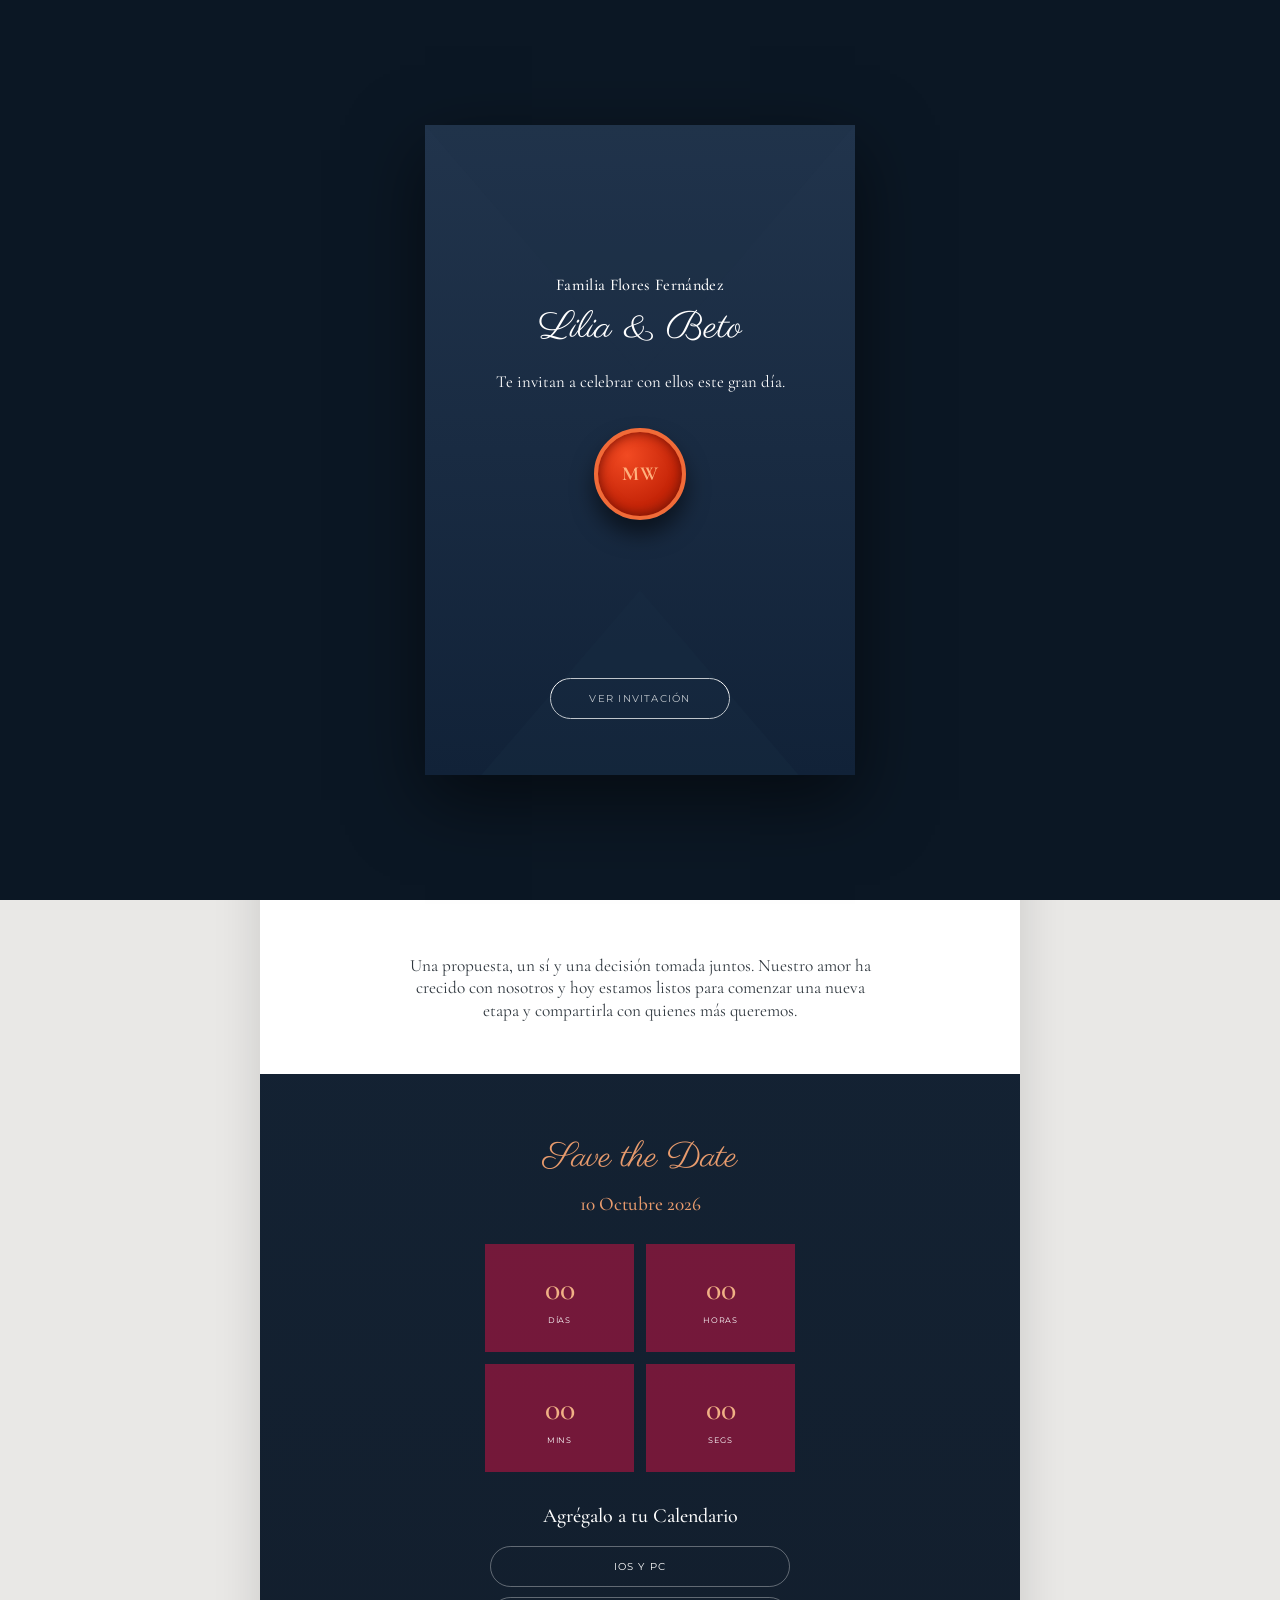
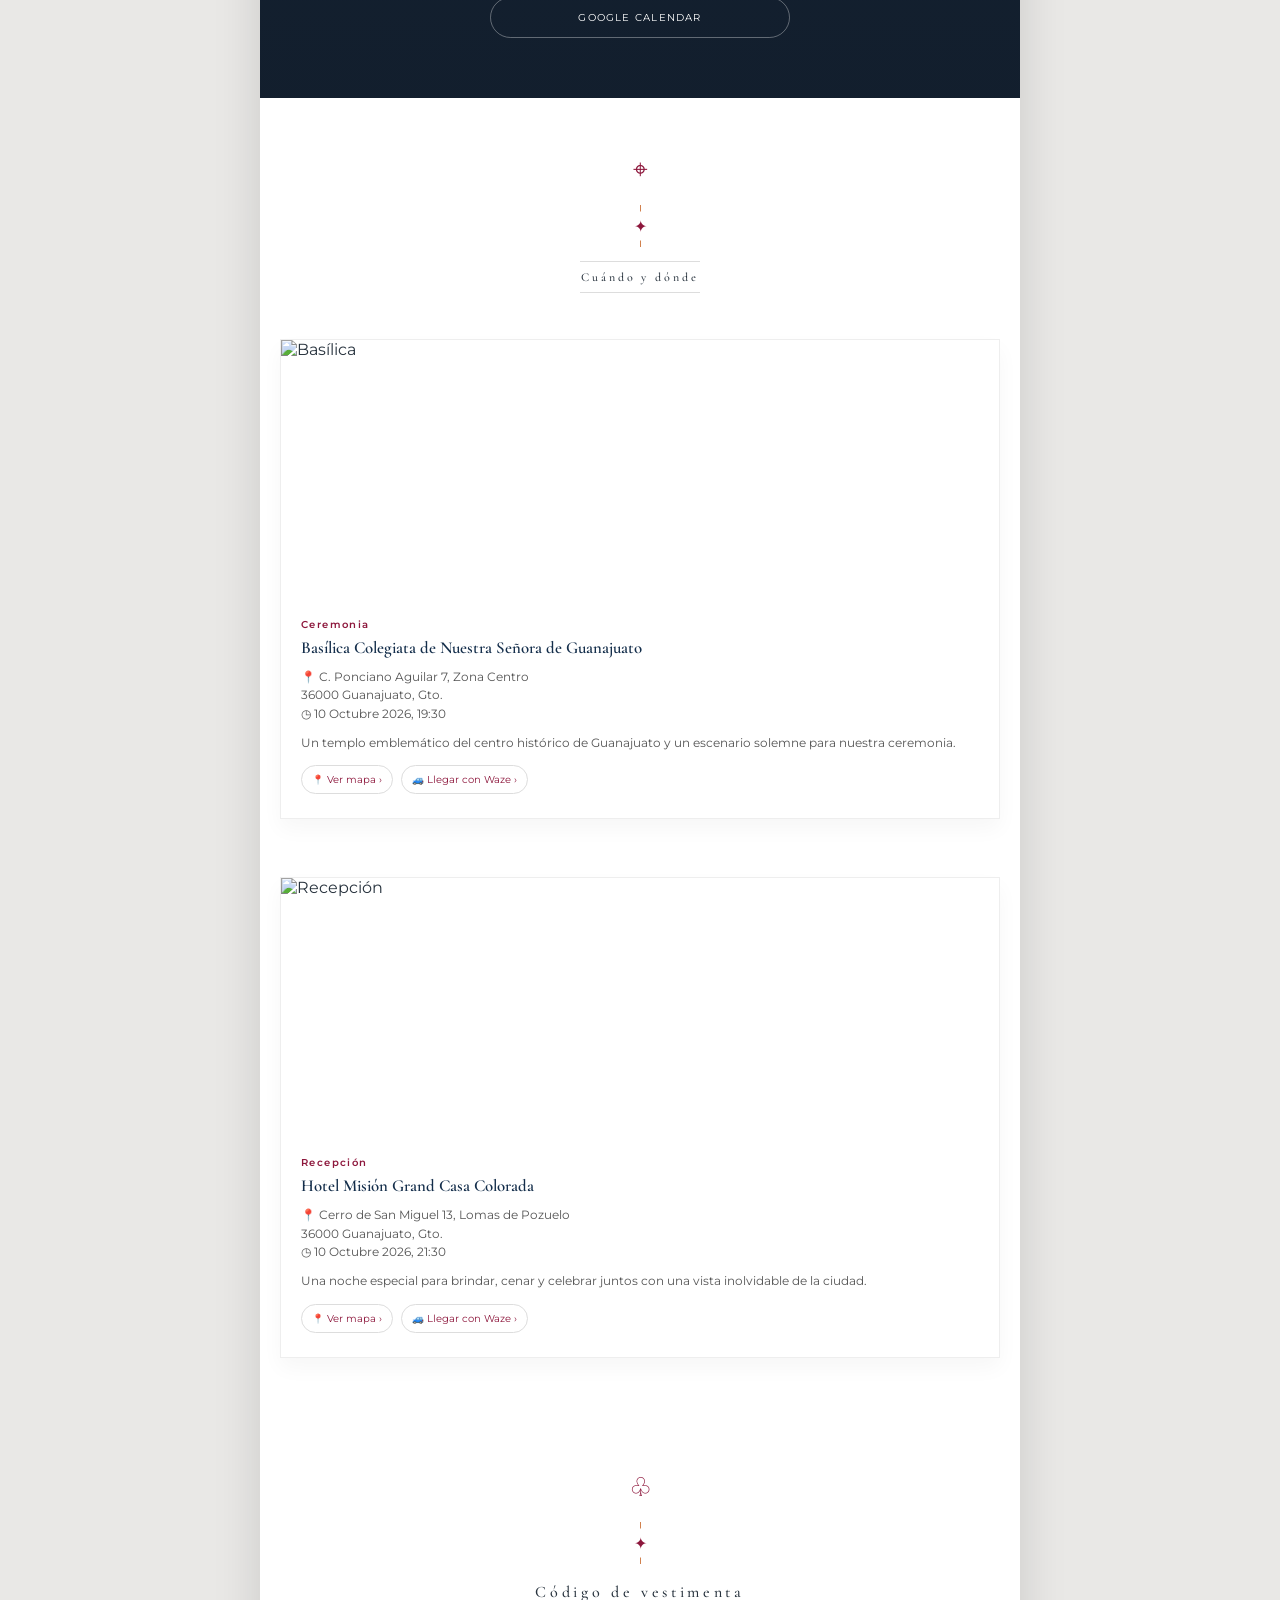
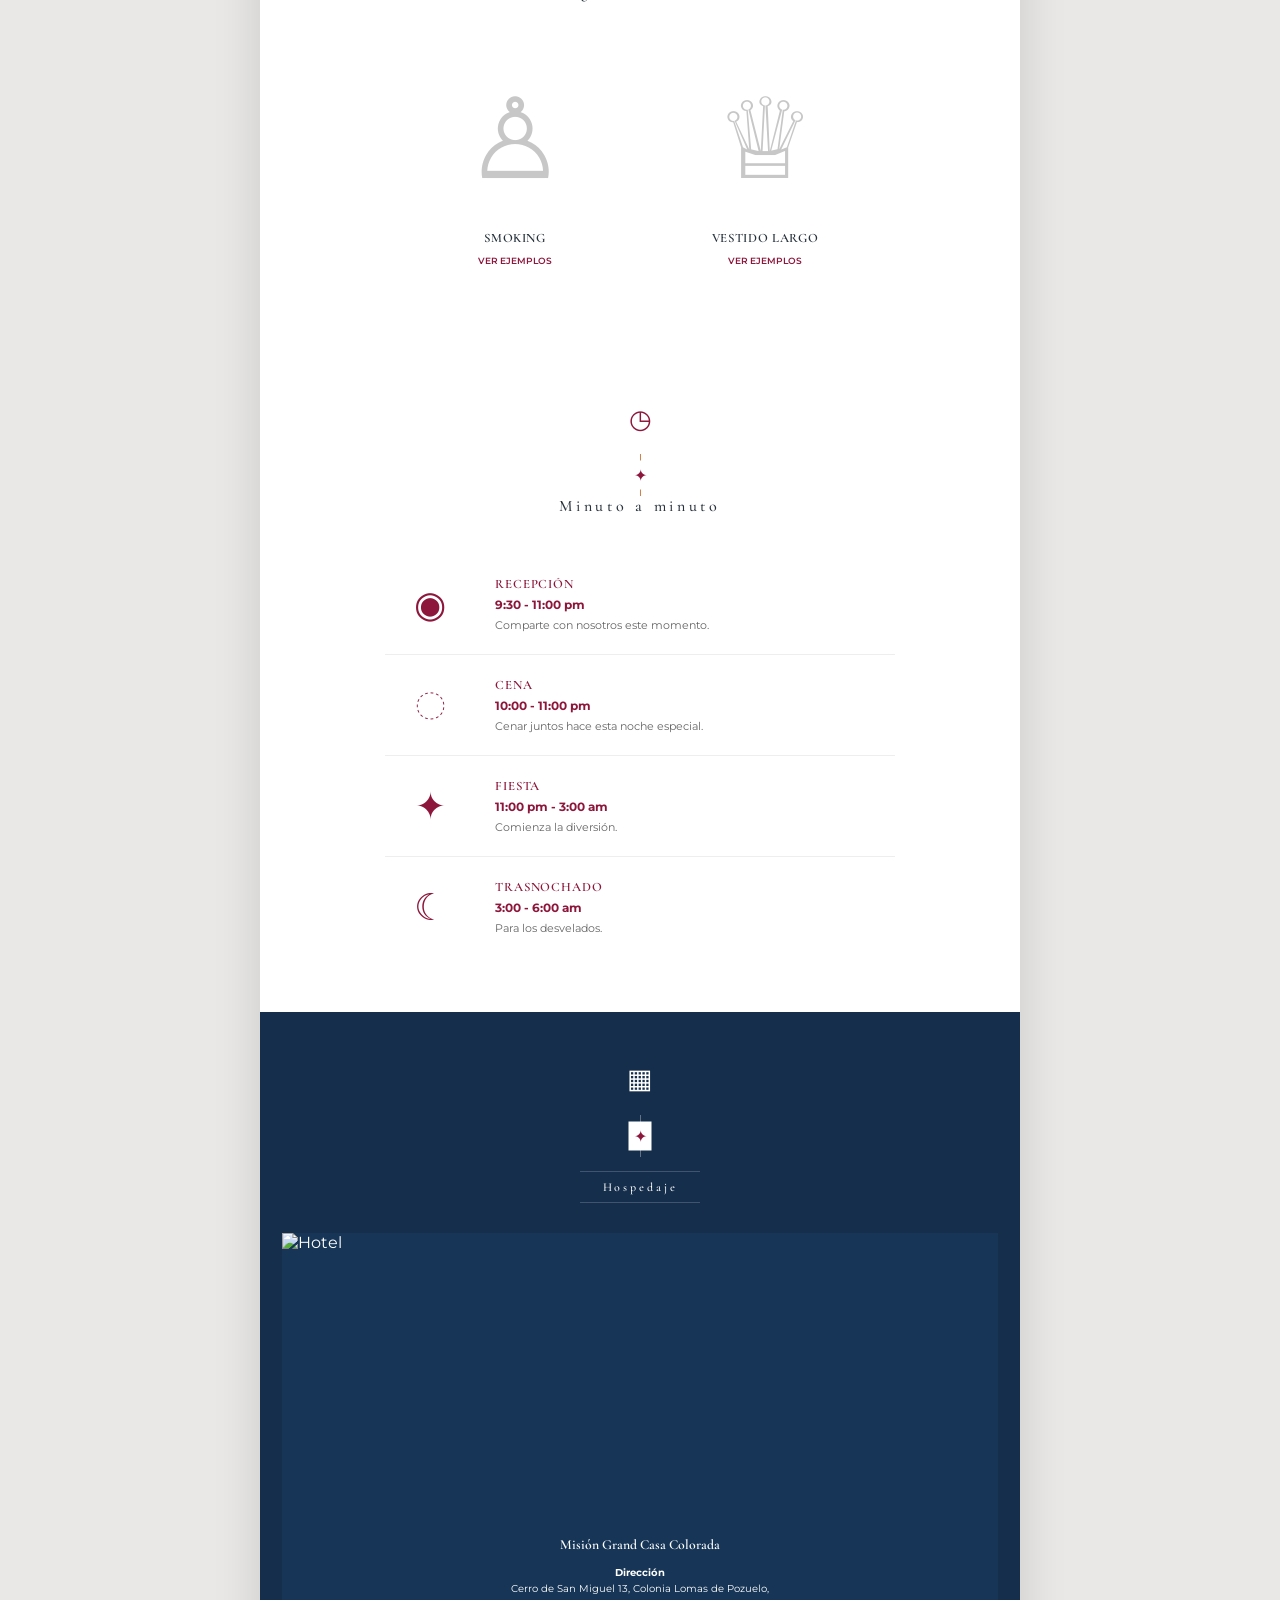
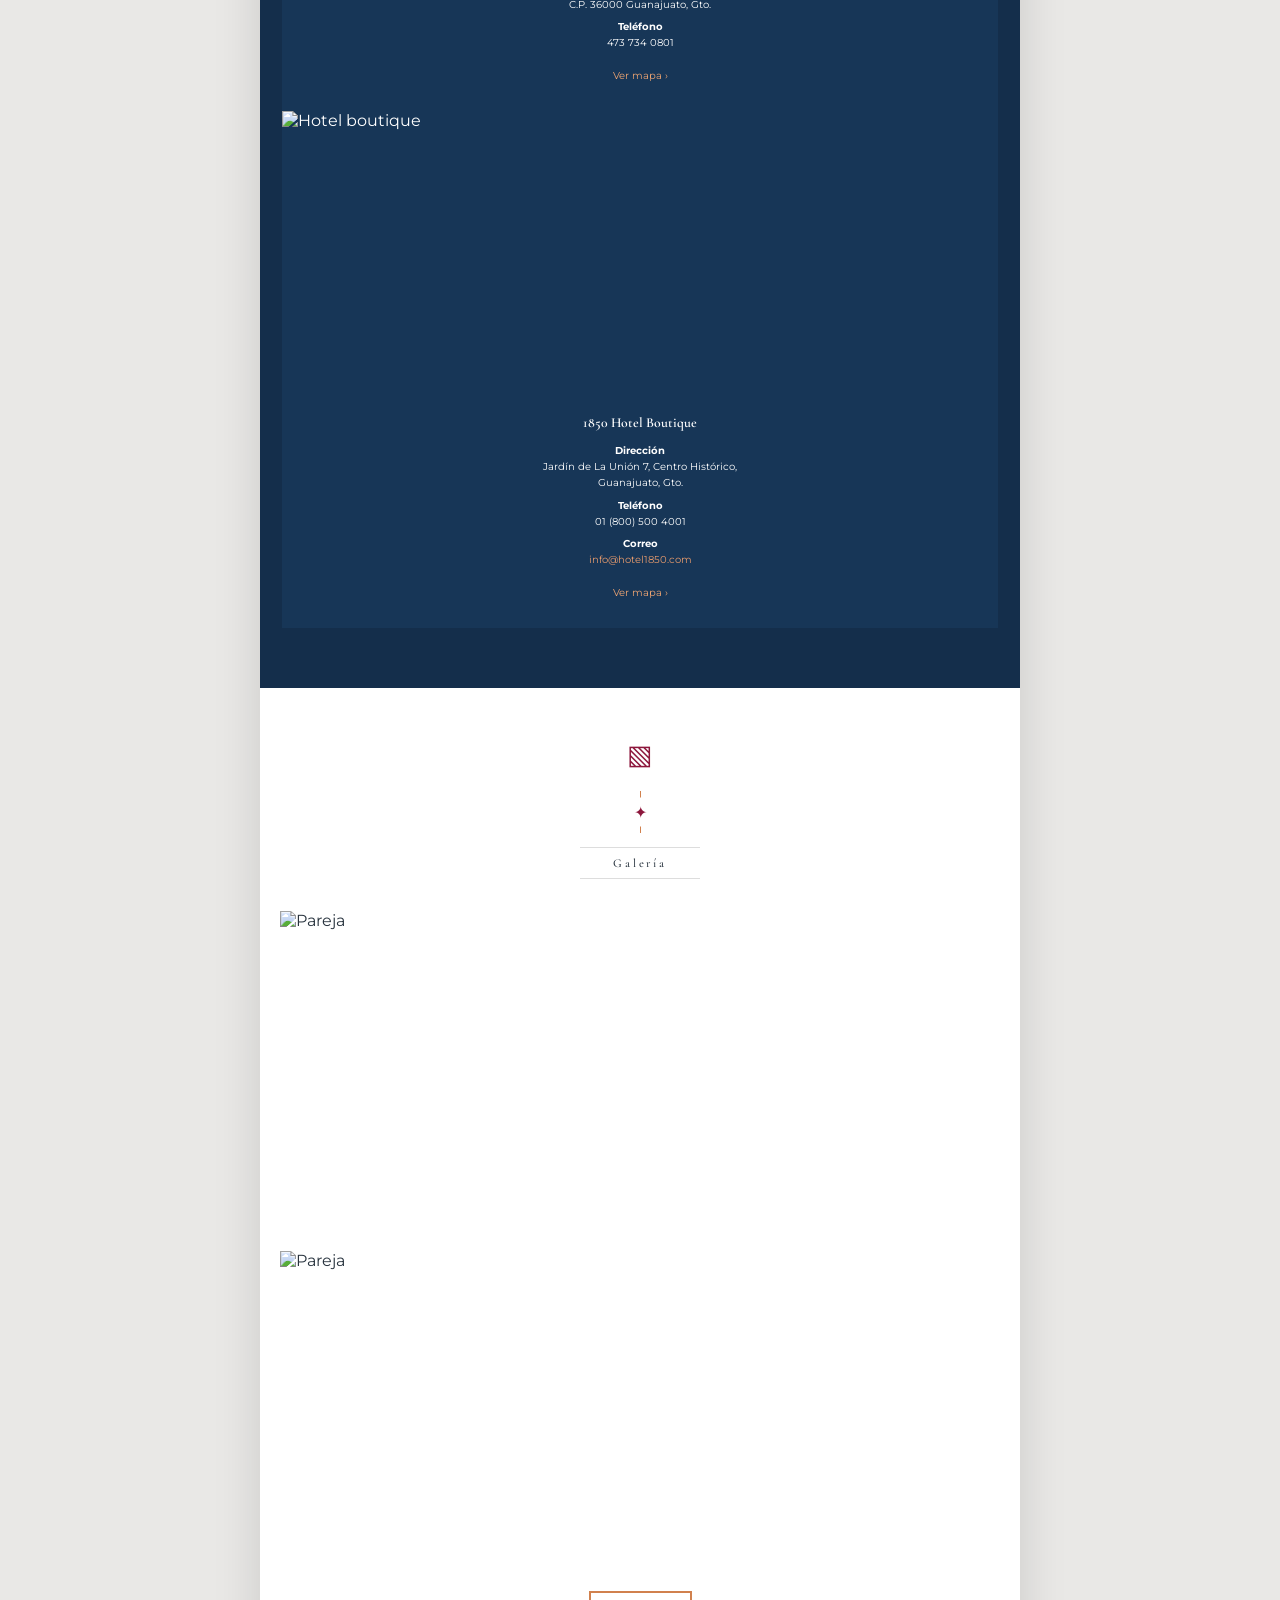
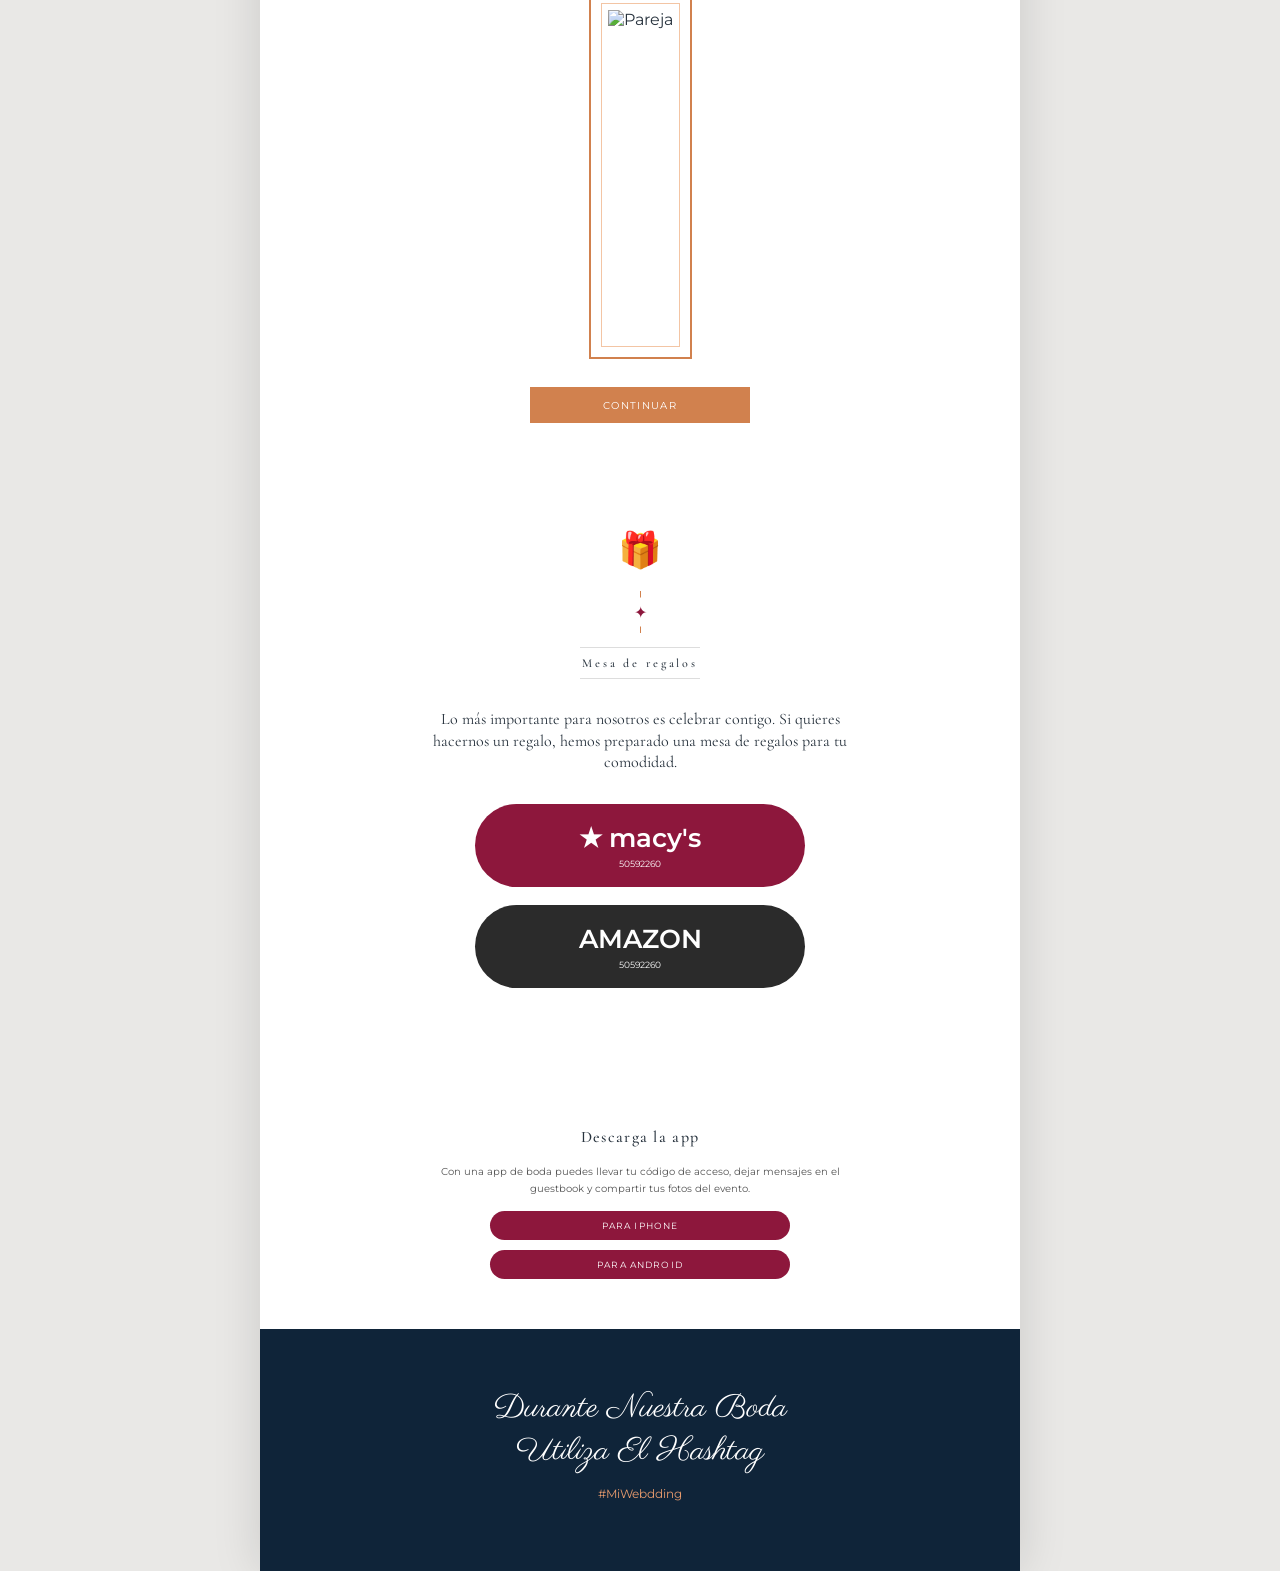
==== commit e31b1bae: "Rebuild testboda with Capital-style wedding invitation" ====
--- a/index.html
+++ b/index.html
@@ -3,70 +3,42 @@
 <head>
 <meta charset="utf-8">
 <meta name="viewport" content="width=device-width,initial-scale=1,viewport-fit=cover">
-<meta name="theme-color" content="#284b43">
-<title>María & Diego · Invitación</title>
+<meta name="theme-color" content="#132b47">
+<title>Lilia & Beto · Nos Casamos</title>
 <link rel="preconnect" href="https://fonts.googleapis.com">
 <link rel="preconnect" href="https://fonts.gstatic.com" crossorigin>
-<link href="https://fonts.googleapis.com/css2?family=Allura&family=Cormorant+Garamond:ital,wght@0,400;0,500;0,600;1,400&family=Montserrat:wght@300;400;500&display=swap" rel="stylesheet">
+<link href="https://fonts.googleapis.com/css2?family=Cormorant+Garamond:wght@400;500;600&family=Montserrat:wght@300;400;500;600&family=Parisienne&display=swap" rel="stylesheet">
 <style>
-:root{--green:#294e46;--green2:#315b52;--cream:#fbfaf5;--ink:#1e211f;--gray:#9c9c99;--line:#b9bbb7;--wood:#eee5d9;--wa:#27d366}*{box-sizing:border-box}html{scroll-behavior:smooth;background:#303335}body{margin:0;background:#303335;color:var(--ink);font-family:'Cormorant Garamond',serif;overflow-x:hidden}body.lock{height:100svh;overflow:hidden}.page{width:min(100%,710px);margin:auto;background:var(--cream);overflow:hidden;position:relative;box-shadow:0 0 40px #0004}.sec{padding:78px 28px;text-align:center}.green{background:var(--green);color:white}.cream{background:var(--cream)}.wood{background-color:var(--wood);background-image:linear-gradient(90deg,#ffffff13 1px,transparent 1px),linear-gradient(0deg,#ffffff12 1px,transparent 1px),repeating-linear-gradient(90deg,#ede4d8 0 52px,#e5dacb 52px 54px,#efe7dc 54px 111px)}h1,h2,h3,p{margin-top:0}.script{font-family:'Allura',cursive}.body-serif{font-family:'Cormorant Garamond',serif}.title{font-family:'Allura',cursive;font-size:3.8rem;line-height:1;color:var(--green);font-weight:400;margin:0}.green .title{color:#fff}.sub{font-size:1.72rem;font-weight:400;line-height:1.35}.copy{font-size:1.34rem;line-height:1.5}.fine{font-size:1rem;color:#777}.rule{height:2px;background:#5d7772;margin:30px 13px}.leaf{display:block;width:240px;max-width:62%;margin:0 auto 22px;mix-blend-mode:multiply}.reveal{opacity:0;transform:translateY(22px);transition:opacity .75s ease,transform .75s ease}.reveal.in{opacity:1;transform:none}
-/* modal */
-#intro{position:fixed;inset:0;z-index:1000;display:grid;place-items:center;background:#0008;backdrop-filter:blur(1px);padding:18px;transition:.55s ease}#intro.hide{opacity:0;visibility:hidden;pointer-events:none}.modal{width:min(100%,675px);background:#fff;border-radius:7px;box-shadow:0 8px 24px #0008;padding:37px 22px 42px;text-align:center}.modal img{width:365px;max-width:82%;height:150px;object-fit:contain;margin:auto;display:block}.modal p{font-size:2rem;line-height:1.18;margin:12px auto 28px;max-width:430px}.enter{width:310px;max-width:75%;height:58px;border:0;border-radius:30px;background:var(--green);color:#fff;font:500 1rem Montserrat,sans-serif;letter-spacing:.18em}
-/* floating controls */
-.audio-btn{position:fixed;z-index:80;top:34%;right:max(0px,calc((100vw - 710px)/2));width:84px;height:84px;border:0;background:#2d4e4b;color:white;display:flex;align-items:center;justify-content:center}.wave{display:flex;gap:4px;align-items:center;height:38px}.wave i{display:block;width:3px;background:white;border-radius:2px}.wave i:nth-child(1),.wave i:nth-child(9){height:17px}.wave i:nth-child(2),.wave i:nth-child(8){height:29px}.wave i:nth-child(3),.wave i:nth-child(7){height:38px}.wave i:nth-child(4),.wave i:nth-child(6){height:26px}.wave i:nth-child(5){height:34px}.audio-btn.playing .wave i{animation:pulse .8s ease-in-out infinite alternate}.audio-btn.playing .wave i:nth-child(2n){animation-delay:.18s}@keyframes pulse{to{transform:scaleY(.45)}}.wa{position:fixed;z-index:85;right:max(16px,calc((100vw - 710px)/2 + 18px));bottom:20px;width:64px;height:64px;border-radius:50%;background:var(--wa);display:grid;place-items:center;color:#fff;text-decoration:none;box-shadow:0 7px 24px #19a84a55;font:700 1.7rem Arial}.wa:after{content:'☎';transform:rotate(-18deg)}
-/* hero */
-.hero{background:var(--cream);padding:24px 20px 76px;text-align:center}.hero-art{position:relative;height:470px;margin:-10px auto 0;max-width:640px}.hero-photo{position:absolute;width:365px;height:365px;border-radius:50%;object-fit:cover;left:50%;top:42px;transform:translateX(-50%);box-shadow:0 2px 8px #0004;z-index:2}.hero-leaf{position:absolute;z-index:1;width:285px;opacity:.98;mix-blend-mode:multiply}.hero-leaf.one{left:20px;top:0;transform:rotate(8deg)}.hero-leaf.two{right:6px;bottom:10px;transform:rotate(187deg)}.hero h1{font-family:'Allura',cursive;color:var(--green);font-weight:400;font-size:5rem;line-height:.86;margin:7px 0 26px}.hero .our{font-size:2.15rem;color:var(--green);margin-bottom:14px}.date{font:400 2rem/1.2 'Cormorant Garamond',serif;color:var(--green);text-transform:uppercase}.dot{width:18px;height:18px;background:var(--green);border-radius:50%;margin:22px auto 42px}.counter{display:grid;grid-template-columns:repeat(4,1fr);gap:8px;max-width:560px;margin:auto}.counter strong{display:block;font-family:'Allura',cursive;font-size:2.2rem;font-weight:400;text-shadow:1px 1px 2px #888}.counter span{display:block;font-family:'Allura',cursive;font-size:1.55rem;margin-top:9px}
-/* pass */
-.pass{padding:58px 36px 70px;background:var(--green);color:#fff;text-align:center}.pass h2{font-family:'Allura',cursive;font-size:3rem;font-weight:400;margin-bottom:25px}.qr{width:280px;max-width:75%;margin:0 auto 22px;background:#fff;padding:10px;border-radius:4px}.qr img{width:100%;display:block}.pass-grid{max-width:420px;margin:auto;display:grid;grid-template-columns:1fr 1fr;gap:20px 30px;text-align:center}.pass-grid .full{grid-column:1/-1}.pass label{display:block;font-family:'Allura',cursive;font-size:1.25rem}.pass b{display:block;font-size:1.2rem;font-weight:400}.pass .message{margin:26px 0 0;font-size:1.05rem}.pass .status{margin:18px 0 0;font-size:.95rem;color:#e2e7e3}.wa-pill{display:inline-flex;margin-top:25px;background:var(--wa);color:#fff;text-decoration:none;border-radius:30px;padding:12px 20px;font:600 .95rem Montserrat,sans-serif}
-/* intro story */
-.story{position:relative;padding:70px 20px 34px;background:var(--cream);text-align:center}.story:before,.story:after{content:'';position:absolute;top:145px;width:90px;height:370px;background:url('https://invitameok.com/invitaciones/admin/imagenes/29588/ITINERARIO-IMGramita.png') center/contain no-repeat;opacity:.55;mix-blend-mode:multiply}.story:before{left:-25px}.story:after{right:-25px;transform:scaleX(-1)}.story p{font-size:1.55rem;line-height:1.45;max-width:510px;margin:0 auto 15px}.story h2{font-family:'Allura',cursive;font-size:4.4rem;color:var(--green);font-weight:400;margin:23px 0 24px}.story-photo{width:100%;height:900px;object-fit:cover;object-position:center;border:0}.quote{padding:58px 40px 76px;background:var(--cream);text-align:center}.quote img{width:500px;max-width:90%;height:250px;object-fit:cover;border-radius:0 0 20px 20px;margin:-58px auto 20px;display:block}.quote p{font-family:'Allura',cursive;font-size:2.3rem;line-height:1.2;color:#303532}.quote .vline{height:85px;width:2px;background:#777;margin:0 auto}
-/* venues */
-.where{padding:58px 28px 55px;background:var(--cream);position:relative}.where>.leaf-corner{position:absolute;left:-60px;top:10px;width:230px;opacity:.58;mix-blend-mode:multiply}.where h2{font-family:'Allura',cursive;font-size:3.5rem;color:var(--green);font-weight:400;text-align:center}.venue{max-width:430px;margin:42px auto 100px}.venue h3{font-size:1.7rem;font-weight:500;text-align:center}.venue img{width:100%;height:315px;object-fit:cover;border-radius:16px;display:block}.venue .name{text-align:center;font-size:1.7rem;line-height:1.05;font-weight:500;margin:28px 0}.details{text-align:left;font-size:1.25rem;line-height:1.35}.details b{font-weight:600}.btn{display:block;width:100%;padding:15px;border:0;border-radius:13px;background:var(--green);color:#fff;font:400 1.25rem Montserrat,sans-serif;margin-top:10px}.calendar{position:relative}.calendar-menu{display:none;background:#fff;border:1px solid #ddd;border-radius:8px;margin-top:5px;overflow:hidden}.calendar-menu.open{display:block}.calendar-menu a{display:block;padding:12px;color:#222;text-decoration:none;border-bottom:1px solid #eee;font-family:Montserrat,sans-serif}.calendar-menu a:last-child{border:0}
-/* hotel */
-.hotel{padding:55px 24px 70px;background:var(--cream);position:relative;overflow:hidden}.hotel:after{content:'';position:absolute;right:-105px;bottom:0;width:350px;height:450px;background:url('https://invitameok.com/invitaciones/admin/imagenes/29588/ITINERARIO-IMGramita.png') center/contain no-repeat;opacity:.35;mix-blend-mode:multiply}.hotel h2{position:relative;z-index:2;font-family:'Allura',cursive;font-size:3.2rem;color:var(--green);font-weight:400;text-align:center}.hotel img{position:relative;z-index:2;width:430px;max-width:85%;height:220px;object-fit:cover;margin:auto;border-radius:0 0 17px 17px;display:block}.hotel p{position:relative;z-index:2;font-size:1.35rem;text-align:center;max-width:500px;margin:25px auto 70px}.hotel-btn{position:relative;z-index:2;width:92%;margin:auto;border:1px solid #aaa;background:#fff;padding:21px;font-size:1.55rem;text-align:center}.hotel-list{display:none;position:relative;z-index:2;background:#fff;padding:20px;margin:10px auto 0;width:92%;font-size:1.1rem}.hotel-list.open{display:block}
-/* itinerary */
-.itin{padding:70px 28px;background:var(--green);color:white;text-align:center}.itin h2{font-family:'Allura',cursive;font-size:4rem;font-weight:400;margin:0}.itin p{font-size:1.4rem}.itin-card{width:515px;max-width:86%;margin:42px auto 0;background:#fff;padding:26px 22px 36px;color:#111;position:relative}.itin-card .leaf{margin-bottom:30px}.timeline{position:relative;width:100%;padding:10px 0}.timeline:before{content:'';position:absolute;left:50%;top:0;bottom:0;width:4px;background:#111;transform:translateX(-2px)}.trow{position:relative;display:grid;grid-template-columns:1fr 1fr;min-height:145px;align-items:center}.trow:before{content:'♥';position:absolute;z-index:2;left:50%;top:50%;width:34px;height:34px;border-radius:50%;background:#000;color:#fff;display:grid;place-items:center;transform:translate(-50%,-50%);font-size:16px}.trow .txt{font-size:1.36rem;line-height:1.22}.trow .ico{font-size:4.2rem}.trow:nth-child(odd) .txt{grid-column:1}.trow:nth-child(odd) .ico{grid-column:2}.trow:nth-child(even) .ico{grid-column:1;grid-row:1}.trow:nth-child(even) .txt{grid-column:2;grid-row:1}.enddot{width:16px;height:16px;background:#000;border-radius:50%;margin:auto;position:relative;z-index:2}
-/* dress */
-.dress{padding:55px 20px 74px;background:#315157;color:#fff;text-align:center;border-top:3px solid #607a7c}.dress h2{font-family:'Allura',cursive;font-size:4.8rem;font-weight:400;margin:0 0 18px}.dress-fig{font-size:6.5rem;line-height:1;margin:10px 0 25px;color:#dce5e4}.dress p{font-size:1.42rem;line-height:1.3}.dress a{color:#fff;font-size:1.35rem;text-decoration:underline}.dress .rule{background:#6c8487}
-/* nosotros */
-.us{padding:58px 25px 10px;background-color:#eee5d9;background-image:linear-gradient(90deg,#ffffff12 1px,transparent 1px),repeating-linear-gradient(90deg,#efe8df 0 65px,#e8ded2 65px 68px);text-align:center}.us h2{font-family:'Allura',cursive;font-size:4rem;color:var(--green);font-weight:400}.us-photo{width:100%;height:650px;object-fit:cover;object-position:center;display:block;margin:0 auto 35px}.us-photo.tall{height:840px}
-/* parents/gifts */
-.parents{padding:35px 28px 80px;background:var(--cream);text-align:center}.parents .leaf{margin-top:-20px}.parents h2,.gifts h2{font-family:'Allura',cursive;font-size:4rem;color:var(--green);font-weight:400}.parents .thanks{font-size:1.75rem}.parent{margin:110px 0}.parent b{font-family:'Allura',cursive;font-size:2.2rem;font-weight:400}.parent span{display:block;color:#999;font-size:1.55rem;margin-top:16px}.divider{height:1px;background:#aaa;margin:50px 0}.gifts{padding:60px 25px 85px;background:var(--cream);text-align:center}.gifts p{font-size:1.55rem;line-height:1.35;max-width:500px;margin:25px auto}.gift-img{width:170px;margin:30px auto;display:block}.ig{font-family:Montserrat,sans-serif;font-size:1.1rem}.ig-logo{font:700 4rem Arial;margin-top:55px}
-/* rsvp */
-.rsvp{padding:60px 24px 20px;background-color:#eee5d9;background-image:repeating-linear-gradient(90deg,#efe8df 0 65px,#e5dbd0 65px 68px);text-align:center}.rsvp .leaf{margin-bottom:10px}.rsvp h2{font-family:'Allura',cursive;font-size:3.8rem;color:var(--green);font-weight:400}.rsvp h3{font-size:1.45rem}.rsvp p{font-size:1.2rem}.rsvp-card{max-width:520px;margin:30px auto;background:#ffffffc4;border:1px solid #aaa;padding:25px}.rsvp-card label{display:block;text-align:left;font-size:1rem;margin:13px 0 6px}.rsvp-card input,.rsvp-card select,.rsvp-card textarea{width:100%;padding:12px;border:1px solid #aaa;background:#fff;font:1rem Montserrat,sans-serif}.rsvp-card textarea{min-height:90px}.rsvp-card button{margin-top:18px}.confirm-note{margin-top:25px;color:#777}.contact{background:var(--green);color:#fff;padding:55px 25px;text-align:center}.contact h2{font-family:'Allura',cursive;font-size:3.8rem;font-weight:400}.contact p{font-size:1.25rem}.contact a{display:inline-block;background:var(--wa);color:#fff;text-decoration:none;border-radius:26px;padding:12px 20px;font:600 .95rem Montserrat,sans-serif}.closing{background:var(--cream);padding:70px 25px 40px;text-align:center}.closing p{font-size:1.25rem;line-height:1.45}.closing h3{font-family:'Allura',cursive;font-size:3rem;color:var(--green);font-weight:400}.brand{background:#363636;color:#fff;padding:18px;text-align:center;font-family:Montserrat,sans-serif}.brand b{display:inline-block;background:#e86686;padding:6px 9px;border-radius:3px}
-/* map modal */
-#mapModal{position:fixed;inset:0;z-index:500;background:#0009;display:none;place-items:center;padding:15px}#mapModal.show{display:grid}.mapbox{width:min(100%,650px);max-height:90vh;overflow:auto;background:#fff;padding:10px}.mapbox iframe{width:100%;height:420px;border:0}.x{float:right;border:0;background:#333;color:#fff;width:34px;height:34px;border-radius:50%;font-size:20px;margin:4px}
-@media(max-width:520px){.sec{padding-left:20px;padding-right:20px}.hero-art{height:400px}.hero-photo{width:315px;height:315px}.hero-leaf{width:235px}.hero h1{font-size:4.4rem}.title{font-size:3.2rem}.story-photo{height:760px}.audio-btn{width:66px;height:82px}.where{padding-left:18px;padding-right:18px}.venue{margin-bottom:80px}.dress h2{font-size:4rem}.parents h2,.gifts h2{font-size:3.6rem}.counter span{font-size:1.32rem}.counter strong{font-size:1.9rem}}@media(prefers-reduced-motion:reduce){.reveal{opacity:1;transform:none;transition:none}.audio-btn.playing .wave i{animation:none}}
+:root{--navy:#142e4b;--navy2:#1a3654;--wine:#8d173c;--wine2:#a3224d;--copper:#d1814e;--peach:#e6a67a;--cream:#fbf8f3;--ink:#27323d;--muted:#6c7278;--line:#dcd8d1;--paper:#fff;--shadow:0 20px 55px rgba(12,28,46,.16)}
+*{box-sizing:border-box}html{scroll-behavior:smooth;background:#e9e8e6}body{margin:0;font-family:Montserrat,Arial,sans-serif;background:#e9e8e6;color:var(--ink);overflow-x:hidden}body.lock{height:100svh;overflow:hidden}img{display:block;width:100%}button,a{font:inherit}a{text-decoration:none;color:inherit}.page{width:min(100%,760px);margin:auto;background:#fff;min-height:100vh;box-shadow:0 0 45px #0002;overflow:hidden}.serif{font-family:'Cormorant Garamond',serif}.script{font-family:'Parisienne',cursive}.sec{padding:72px 28px;text-align:center}.kicker{font-size:.62rem;letter-spacing:.33em;text-transform:uppercase;color:var(--wine);font-weight:600}.section-title{margin:16px 0 0;font:500 2.1rem/1.1 'Cormorant Garamond',serif;letter-spacing:.08em}.orn{width:1px;height:42px;background:var(--copper);margin:20px auto 0;position:relative}.orn:before{content:'✦';position:absolute;left:50%;top:50%;transform:translate(-50%,-50%);background:#fff;color:var(--wine);padding:5px}.reveal{opacity:0;transform:translateY(20px);transition:.7s ease}.reveal.in{opacity:1;transform:none}
+#intro{position:fixed;inset:0;z-index:1000;display:grid;place-items:center;padding:18px;background:#0b1724;transition:.7s ease}#intro.hide{opacity:0;visibility:hidden;pointer-events:none}.invite-card{width:min(94vw,430px);min-height:650px;position:relative;background:linear-gradient(180deg,#21344c 0%,#112238 100%);color:#fff;box-shadow:0 25px 70px #0008;overflow:hidden}.invite-card:before,.invite-card:after{content:'';position:absolute;left:0;right:0;height:55%;background:#1c3047;clip-path:polygon(0 0,100% 0,50% 70%)}.invite-card:before{top:0;opacity:.22}.invite-card:after{bottom:-10%;transform:rotate(180deg);opacity:.28}.invite-inner{position:relative;z-index:2;padding:150px 38px 48px;text-align:center}.invite-family{font:500 1.02rem 'Cormorant Garamond',serif;letter-spacing:.02em}.invite-names{margin:14px 0 0;font:400 2.4rem/1 'Parisienne',cursive}.invite-copy{font:400 1.05rem/1.3 'Cormorant Garamond',serif;margin-top:24px}.seal{width:92px;height:92px;border-radius:50%;margin:35px auto 0;display:grid;place-items:center;background:radial-gradient(circle at 35% 28%,#f24a22,#c62508 63%,#971c05);border:4px solid #f16b38;box-shadow:0 14px 22px #0008,inset 0 0 12px #6f1206;color:#ffb17e;font:700 1.25rem 'Cormorant Garamond',serif;letter-spacing:.05em}.open-btn{position:absolute;left:50%;bottom:56px;transform:translateX(-50%);width:180px;padding:13px 18px;border:1px solid #fff;border-radius:24px;background:transparent;color:#fff;text-transform:uppercase;letter-spacing:.12em;font-size:.64rem}
+.nav{position:sticky;top:0;z-index:100;background:#fff;border-bottom:1px solid #eee}.nav-in{height:58px;display:flex;align-items:center;justify-content:center;position:relative}.brand{font:400 1.6rem 'Parisienne',cursive;color:var(--copper)}.menu-btn{position:absolute;right:18px;top:50%;transform:translateY(-50%);border:0;background:none;color:var(--navy);font-size:1.4rem}.drawer{display:none;padding:12px 20px 18px;border-top:1px solid #eee;text-align:center}.drawer.open{display:block}.drawer a{display:block;padding:9px 0;font-size:.72rem;letter-spacing:.16em;text-transform:uppercase;color:var(--navy)}
+.hero{position:relative;background:#fff}.hero-photo{height:650px;object-fit:cover;filter:saturate(.8) brightness(.78)}.hero-overlay{position:absolute;inset:0;background:linear-gradient(180deg,rgba(16,31,46,.05),rgba(16,31,46,.1) 45%,rgba(13,29,47,.62) 100%)}.hero-text{position:absolute;left:0;right:0;top:36px;color:#e89b6d;text-align:center;z-index:2}.hero-text h1{margin:0;font:400 3rem/1 'Parisienne',cursive}.hero-text p{margin:12px 0 0;font:500 .58rem Montserrat,sans-serif;letter-spacing:.42em;text-transform:uppercase;color:#fff}.player{position:absolute;left:0;right:0;bottom:0;background:rgba(255,255,255,.92);height:54px;display:flex;align-items:center;gap:10px;padding:0 12px;z-index:3}.play{width:32px;height:32px;border-radius:50%;border:0;background:#eee;color:#555}.bar{height:4px;flex:1;background:#ccc;border-radius:8px;overflow:hidden}.bar i{display:block;width:24%;height:100%;background:#777}.time{font-size:.55rem;color:#777}.hero-caption{padding:42px 34px 52px;text-align:center}.hero-caption .couple-cut{width:315px;max-width:80%;height:310px;object-fit:cover;object-position:center top;margin:-130px auto 24px;position:relative;z-index:3;filter:grayscale(1) drop-shadow(5px 5px 0 var(--copper));clip-path:polygon(5% 8%,82% 0,100% 15%,92% 100%,9% 92%,0 28%)}.story-copy{max-width:480px;margin:auto;font:400 1.08rem/1.3 'Cormorant Garamond',serif;color:#30383f}
+.save{position:relative;color:#fff;text-align:center;min-height:610px;display:flex;align-items:center;justify-content:center;background:#162a40}.save:before{content:'';position:absolute;inset:0;background:linear-gradient(rgba(17,26,38,.52),rgba(17,26,38,.72)),url('https://images.unsplash.com/photo-1511285560929-80b456fea0bc?auto=format&fit=crop&w=1200&q=85') center/cover}.save-in{position:relative;z-index:2;width:100%;padding:60px 28px}.save h2{margin:0;color:#e89b6d;font:400 2.2rem 'Parisienne',cursive}.save h3{margin:10px 0 28px;font:500 1.2rem 'Cormorant Garamond',serif;color:#e89b6d}.count{display:grid;grid-template-columns:repeat(2,1fr);gap:12px;max-width:310px;margin:auto}.count div{background:#8d173ccc;padding:25px 8px}.count b{display:block;font:500 2rem 'Cormorant Garamond',serif;color:#f0b085}.count span{font-size:.52rem;letter-spacing:.1em}.calendar-title{margin:32px 0 18px;font:500 1.25rem 'Cormorant Garamond',serif}.outline-btn{display:block;width:300px;max-width:90%;margin:10px auto 0;border:1px solid #ffffff55;border-radius:26px;padding:13px;color:#fff;font-size:.63rem;letter-spacing:.12em;text-transform:uppercase}
+.section-head{padding:55px 20px 24px;text-align:center;background:#fff}.pin{color:var(--wine);font-size:1.6rem}.label-line{width:120px;margin:14px auto 0;padding:8px 0;border-top:1px solid #ddd;border-bottom:1px solid #ddd;font:500 .75rem 'Cormorant Garamond',serif;letter-spacing:.24em}.venue{padding:22px 20px 58px;background:#fff}.venue-card{border:1px solid #eee;background:#fff;box-shadow:0 10px 20px #00000009}.venue-card img{height:260px;object-fit:cover}.venue-body{padding:18px 20px 24px;text-align:left}.venue-type{font-size:.62rem;letter-spacing:.14em;color:var(--wine);font-weight:600}.venue-name{margin:7px 0 10px;font:600 1.05rem 'Cormorant Garamond',serif;color:var(--navy)}.venue-meta{font-size:.73rem;line-height:1.55;color:#555}.venue-meta b{color:var(--wine)}.venue-actions{display:flex;gap:8px;margin-top:13px;flex-wrap:wrap}.pill{border:1px solid #ddd;border-radius:17px;background:#fff;padding:8px 10px;font-size:.6rem;color:var(--wine)}
+.dress{padding:55px 26px;background:#fff;text-align:center}.dress-grid{display:grid;grid-template-columns:1fr 1fr;gap:20px;max-width:480px;margin:28px auto 0}.fashion{padding:25px 10px}.fashion .fig{height:170px;display:grid;place-items:center;font-size:7rem;color:#c7c7c7;font-family:serif}.fashion h4{margin:5px 0 3px;font:600 .8rem 'Cormorant Garamond',serif;letter-spacing:.05em}.fashion a{font-size:.57rem;color:var(--wine);font-weight:600}.timeline-sec{padding:55px 20px;background:#fff}.timeline-title{margin:0;text-align:center;font:500 1rem 'Cormorant Garamond',serif;letter-spacing:.23em}.timeline{max-width:510px;margin:38px auto 0}.row{display:grid;grid-template-columns:90px 1fr;gap:20px;align-items:center;padding:22px 0;border-bottom:1px solid #eee}.row:last-child{border-bottom:0}.row-icon{font-size:2.3rem;color:var(--wine);text-align:center}.row h4{margin:0;color:var(--wine);font:600 .8rem 'Cormorant Garamond',serif;letter-spacing:.07em}.row strong{display:block;margin:6px 0 0;font-size:.73rem;color:var(--wine)}.row p{margin:6px 0 0;font-size:.69rem;color:#666}
+.lodging{background:var(--navy);color:#fff;padding:50px 22px 60px}.lodging .section-head{background:transparent;color:#fff;padding:0 0 30px}.lodging .label-line{border-color:#ffffff30;color:#fff}.hotel{background:#173657;margin-bottom:0}.hotel img{height:285px;object-fit:cover}.hotel-body{text-align:center;padding:18px 24px 28px}.hotel h4{margin:0 0 12px;font:600 .86rem 'Cormorant Garamond',serif;color:#fff}.hotel p{margin:6px 0;font-size:.65rem;line-height:1.55;color:#fff}.hotel a{display:inline-block;margin-top:12px;color:#f0a673;font-size:.62rem}
+.gallery{padding:50px 20px;background:#fff}.gallery-grid{display:grid;grid-template-columns:1fr;gap:10px;margin-top:32px}.gallery-grid img{height:330px;object-fit:cover}.gallery-frame{position:relative;padding:17px;border:2px solid var(--copper);max-width:390px;margin:0 auto}.gallery-frame:before{content:'';position:absolute;inset:10px;border:1px solid #f3c5a4}.gallery-frame img{position:relative;z-index:2}.continue{margin:18px auto 0;width:220px;background:var(--copper);color:#fff;padding:12px;text-transform:uppercase;letter-spacing:.13em;font-size:.62rem;text-align:center}
+.gifts{padding:55px 24px;background:#fff;text-align:center}.gift-icon{color:var(--wine);font-size:2.2rem}.gift-copy{max-width:450px;margin:30px auto;font:400 1rem/1.35 'Cormorant Garamond',serif}.gift-card{max-width:330px;margin:18px auto;border-radius:60px;background:var(--wine);color:#fff;padding:18px 28px;font-size:1.6rem;font-weight:600}.gift-card small{display:block;font-size:.55rem;font-weight:400;margin-top:5px}.app-sec{padding:50px 24px;background:#fff;text-align:center}.app-sec h3{font:500 1rem 'Cormorant Garamond',serif;letter-spacing:.08em}.app-sec p{max-width:440px;margin:14px auto;font-size:.65rem;line-height:1.65;color:#555}.app-btn{display:block;margin:10px auto 0;max-width:300px;background:var(--wine);color:#fff;border-radius:18px;padding:9px;text-transform:uppercase;letter-spacing:.13em;font-size:.55rem}.hashtag{padding:58px 24px;background:#0f2439;color:#fff;text-align:center}.hashtag h3{font:400 2rem 'Parisienne',cursive;margin:0}.hashtag p{color:#e89b6d;font-size:.78rem}
+@media(max-width:500px){.hero-photo{height:610px}.hero-caption .couple-cut{height:280px}.invite-card{min-height:620px}.dress-grid{gap:8px}.fashion{padding:18px 5px}.fashion .fig{font-size:5.5rem}.row{grid-template-columns:74px 1fr}.sec{padding-left:20px;padding-right:20px}}@media(prefers-reduced-motion:reduce){.reveal{opacity:1;transform:none;transition:none}}
 </style>
 </head>
 <body class="lock">
-<div id="intro"><div class="modal"><img src="https://invitameok.com/invitaciones/admin/imagenes/29600/IMAGEN-MODALCaptura%20de%20pantalla%202026-02-11%20200516.jpg" alt="ramas decorativas"><p>¡Te invitamos a<br>celebrar con nosotros!</p><button id="enter" class="enter">Ingresar</button></div></div>
-<audio id="audio" loop preload="none" src="https://www.soundhelix.com/examples/mp3/SoundHelix-Song-2.mp3"></audio>
-<button id="audioBtn" class="audio-btn" aria-label="Música"><span class="wave"><i></i><i></i><i></i><i></i><i></i><i></i><i></i><i></i><i></i></span></button>
-<a class="wa" href="https://wa.me/5215555555555" target="_blank" aria-label="WhatsApp"></a>
-<main class="page">
-<section class="hero reveal"><div class="hero-art"><img class="hero-leaf one" src="https://invitameok.com/invitaciones/admin/imagenes/29588/ITINERARIO-IMGramita.png" alt=""><img class="hero-photo" src="https://invitameok.com/invitaciones/admin/imagenes/29600/FOTOSfoto.jpg" alt="María y Diego"><img class="hero-leaf two" src="https://invitameok.com/invitaciones/admin/imagenes/29588/ITINERARIO-IMGramita.png" alt=""></div><div class="our">Nuestra Boda</div><h1>María<br>& Diego</h1><div class="date">SÁBADO 28<br>NOVIEMBRE 2026</div><div class="dot"></div><div class="counter"><div><strong id="d">000</strong><span>Días</span></div><div><strong id="h">00</strong><span>Horas</span></div><div><strong id="m">00</strong><span>Minutos</span></div><div><strong id="s">00</strong><span>Segundos</span></div></div></section>
-<section class="pass reveal"><h2>Estás cordialmente invitado</h2><div class="qr"><img src="https://api.qrserver.com/v1/create-qr-code/?size=260x260&data=https%3A%2F%2Finvitameok.com%2Frustica-campestre%2Fd7b34eaa" alt="QR"></div><div class="pass-grid"><div class="full"><label>Nombre</label><b>Hugo y Lucía</b></div><div><label>Personas</label><b>2</b></div><div><label>Mesa</label><b>12</b></div><div class="full"><label>Mensaje</label><b>¡Los esperamos con mucha ilusión!</b></div></div><p class="status">Estado del pase<br>No válido para ingresar</p><a class="wa-pill" href="#rsvp">Confirmar</a></section>
-<section class="story reveal"><p>Nos casamos, y queremos compartir<br>este momento con nuestras<br>personas más queridas.</p><h2>María & Diego</h2><img class="story-photo" src="https://invitameok.com/invitaciones/admin/imagenes/29600/FOTOSfoto.jpg" alt="María y Diego"></section>
-<section class="quote reveal"><img src="https://invitameok.com/invitaciones/admin/imagenes/29600/FOTOSfoto.jpg" alt="María y Diego"><p>Porque el amor merece<br>ser celebrado.<br>¡Acompáñanos!</p><div class="vline"></div></section>
-<section class="where reveal"><img class="leaf-corner" src="https://invitameok.com/invitaciones/admin/imagenes/29588/ITINERARIO-IMGramita.png" alt=""><h2>Dónde & Cuándo</h2><article class="venue"><h3>Ceremonia</h3><img src="https://invitameok.com/invitaciones/admin/imagenes/29600/CEREMONIA1-IMGcer.jpg" alt="Basílica"><div class="name">Basílica de Santa María<br>de Guadalupe</div><div class="details"><p><b>Cuándo:</b> 28 de noviembre de 2026<br>12:00 hrs.</p><p><b>Dirección:</b> Fray Juan de Zumárraga No. 2, Villa Gustavo A. Madero, Gustavo A. Madero, 07050 Ciudad de México, CDMX, México</p></div><button class="btn map" data-q="Basílica de Santa María de Guadalupe CDMX">Ver mapa</button><button class="btn cal-toggle">Agendar en el calendario⌄</button><div class="calendar-menu"><a target="_blank" href="https://calendar.google.com/calendar/render?action=TEMPLATE&text=Ceremonia%20Mar%C3%ADa%20y%20Diego&dates=20261128T180000Z/20261128T200000Z&location=Bas%C3%ADlica%20de%20Santa%20Mar%C3%ADa%20de%20Guadalupe">Google Calendar</a><a href="data:text/calendar;charset=utf8,BEGIN:VCALENDAR%0AVERSION:2.0%0ABEGIN:VEVENT%0ASUMMARY:Ceremonia%20Mar%C3%ADa%20y%20Diego%0ADTSTART:20261128T120000%0ADTEND:20261128T140000%0AEND:VEVENT%0AEND:VCALENDAR" download="ceremonia.ics">Apple Calendar</a></div></article><article class="venue"><h3>Recepción</h3><img src="https://invitameok.com/invitaciones/admin/imagenes/29600/CEREMONIA2-IMGrec.jpg" alt="Recepción"><div class="name">Masia Mas Badó</div><div class="details"><p><b>Cuándo:</b> 28 de noviembre de 2026<br>14:00 hrs.</p><p><b>Dirección:</b> Juan Vazquez de Mella 525, Polanco, Polanco I Secc, Miguel Hidalgo, 11510 Ciudad de México, CDMX, México.</p></div><button class="btn map" data-q="Juan Vazquez de Mella 525 Polanco CDMX">Ver mapa</button><button class="btn cal-toggle">Agendar en el calendario⌄</button><div class="calendar-menu"><a target="_blank" href="https://calendar.google.com/calendar/render?action=TEMPLATE&text=Recepci%C3%B3n%20Mar%C3%ADa%20y%20Diego&dates=20261128T200000Z/20261129T040000Z&location=Juan%20Vazquez%20de%20Mella%20525%20Polanco">Google Calendar</a><a href="data:text/calendar;charset=utf8,BEGIN:VCALENDAR%0AVERSION:2.0%0ABEGIN:VEVENT%0ASUMMARY:Recepci%C3%B3n%20Mar%C3%ADa%20y%20Diego%0ADTSTART:20261128T140000%0ADTEND:20261128T220000%0AEND:VEVENT%0AEND:VCALENDAR" download="recepcion.ics">Apple Calendar</a></div></article></section>
-<section class="hotel reveal"><h2>Hospedaje Recomendado</h2><img src="https://invitameok.com/invitaciones/admin/imagenes/29600/HOTEL-IMGhotok1.jpg" alt="Hotel"><p>Te dejamos unas sugerencias para que<br>tengas una estadía placentera.</p><button id="hotels" class="hotel-btn">▥ &nbsp; Ver hoteles recomendados</button><div id="hotelList" class="hotel-list"><b>Suites Arboleda 215</b><br>Código de reserva: Carla&amp;Luis-BODA<br>(Tarifas Exclusivas)<br><br>Arboleda 215, Lomas - Virreyes, Lomas de Chapultepec, Miguel Hidalgo, 11000 Ciudad de México, CDMX, México.<br>Tel. +52 55 8879 3170</div></section>
-<section class="itin reveal"><h2>Itinerario</h2><p>¡Los detalles del gran día!</p><div class="itin-card"><img class="leaf" src="https://invitameok.com/invitaciones/admin/imagenes/29588/ITINERARIO-IMGramita.png" alt=""><div class="timeline"><div class="trow"><div class="txt">12:00 hrs.<br>Ceremonia</div><div class="ico">⛪</div></div><div class="trow"><div class="ico">⚭</div><div class="txt">14:00 hrs.<br>Recepción</div></div><div class="trow"><div class="txt">15:00 hrs.<br>Comida</div><div class="ico">🍽</div></div><div class="trow"><div class="ico">❧</div><div class="txt">17:00 hrs.<br>Fiesta</div></div><div class="enddot"></div></div><img class="leaf" style="margin-top:32px" src="https://invitameok.com/invitaciones/admin/imagenes/29588/ITINERARIO-IMGramita.png" alt=""></div></section>
-<section class="dress reveal"><div class="rule"></div><h2>Dress Code</h2><div class="dress-fig">♙ ♀</div><p>- Elegante -<br><em>¡La fiesta se viste de color y alegría!<br>Deja el Blanco para la novia</em></p><p><a href="https://es.pinterest.com/" target="_blank">Te dejamos un tablero con inspiraciones.</a></p><div class="rule"></div></section>
-<section class="us reveal wood"><img class="leaf" src="https://invitameok.com/invitaciones/admin/imagenes/29588/ITINERARIO-IMGramita.png" alt=""><h2>Nosotros</h2><img class="us-photo" src="https://invitameok.com/invitaciones/admin/imagenes/29600/FOTOSfoto.jpg" alt="María y Diego"><img class="us-photo tall" src="https://invitameok.com/invitaciones/admin/imagenes/29600/FOTOSfoto.jpg" alt="María y Diego"></section>
-<section class="parents reveal"><img class="leaf" src="https://invitameok.com/invitaciones/admin/imagenes/29588/ITINERARIO-IMGramita.png" alt=""><h2>Nuestros Padres</h2><p class="thanks">¡Gracias por acompañarnos<br>en este día tan especial!</p><div class="parent"><b>Irene Estrada</b><span>- Padres de la Novia -</span></div><div class="parent"><b>Rafael Lizama</b><span>- Padres del Novio -</span></div><div class="divider"></div></section>
-<section class="gifts reveal"><h2>Regalos</h2><p>Su presencia es el mejor regalo,<br>pero si desean contribuir<br>a nuestro futuro, agradecemos<br>su apoyo en efectivo.</p><img class="gift-img" src="https://invitameok.com/invitaciones/admin/imagenes/29600/REGALOS-IMGsobreee.png" alt="Sobre"><img class="leaf" style="margin-top:70px" src="https://invitameok.com/invitaciones/admin/imagenes/29588/ITINERARIO-IMGramita.png" alt=""><div class="ig-logo">◎</div><div class="ig">@invitameoficial<br><small>Ver en Instagram</small></div></section>
-<section id="rsvp" class="rsvp reveal"><img class="leaf" src="https://invitameok.com/invitaciones/admin/imagenes/29588/ITINERARIO-IMGramita.png" alt=""><h2>Confirmar Asistencia</h2><h3>¡GRACIAS POR COMPARTIR<br>ESTE DÍA TAN ESPECIAL<br>CON NOSOTROS!</h3><p>Favor de confirmar su presencia.<br>¡Muchas Gracias!</p><div class="rsvp-card"><form id="rsvpForm"><label>Nombre</label><input name="name" value="Hugo y Lucía" required><label>¿Asistirán?</label><select name="status"><option>Sí, asistiremos</option><option>No podremos asistir</option></select><label>Personas que asistirán</label><select name="people"><option>1</option><option selected>2</option></select><label>Mensaje</label><textarea name="message"></textarea><button class="btn" type="submit">Enviar confirmación</button></form><div id="done" style="display:none"><p class="confirm-note">Confirmaste que <b>Asistirás</b></p><button id="edit" class="btn">Modificar confirmación</button></div></div></section>
-<section class="contact reveal"><h2>Contacto</h2><p>Puedes confirmar también<br>vía Whatsapp.</p><a href="https://wa.me/5215555555555" target="_blank">Confirmar ahora</a></section>
-<section class="closing reveal"><img class="leaf" src="https://invitameok.com/invitaciones/admin/imagenes/29588/ITINERARIO-IMGramita.png" alt=""><p>“Que todas las noches<br>sean de boda,<br>y que todas las lunas<br>sean de miel.”</p><p>¡Los esperamos!</p><h3>María<br>&<br>Diego</h3><img class="leaf" src="https://invitameok.com/invitaciones/admin/imagenes/29588/ITINERARIO-IMGramita.png" alt=""></section><footer class="brand"><b>¡invítame!</b><br><small>¿Quieres una invitación para tu evento?</small></footer>
-</main>
-<div id="mapModal"><div class="mapbox"><button id="closeMap" class="x">×</button><iframe id="mapFrame" loading="lazy"></iframe></div></div>
-<script>
-const $=s=>document.querySelector(s),$$=s=>[...document.querySelectorAll(s)];const intro=$('#intro'),audio=$('#audio'),audioBtn=$('#audioBtn');let playing=false;function setAudio(on){playing=on;if(on){audio.play().catch(()=>{playing=false});}else audio.pause();audioBtn.classList.toggle('playing',playing)}$('#enter').onclick=()=>{intro.classList.add('hide');document.body.classList.remove('lock');setAudio(true)};audioBtn.onclick=()=>setAudio(!playing);
-const target=new Date('2026-11-28T12:00:00-06:00').getTime();function tick(){let x=Math.max(0,target-Date.now());const d=Math.floor(x/86400000);x%=86400000;const h=Math.floor(x/3600000);x%=3600000;const m=Math.floor(x/60000);x%=60000;const s=Math.floor(x/1000);$('#d').textContent=String(d).padStart(3,'0');$('#h').textContent=String(h).padStart(2,'0');$('#m').textContent=String(m).padStart(2,'0');$('#s').textContent=String(s).padStart(2,'0')}tick();setInterval(tick,1000);
-const ob=new IntersectionObserver(es=>es.forEach(e=>e.isIntersecting&&e.target.classList.add('in')),{threshold:.08});$$('.reveal').forEach(el=>ob.observe(el));
-$$('.cal-toggle').forEach(b=>b.onclick=()=>b.nextElementSibling.classList.toggle('open'));$('#hotels').onclick=()=>$('#hotelList').classList.toggle('open');$$('.map').forEach(b=>b.onclick=()=>{$('#mapFrame').src='https://www.google.com/maps?q='+encodeURIComponent(b.dataset.q)+'&output=embed';$('#mapModal').classList.add('show')});$('#closeMap').onclick=()=>{$('#mapModal').classList.remove('show');$('#mapFrame').src=''};$('#mapModal').onclick=e=>{if(e.target.id==='mapModal')$('#closeMap').click()};
-const form=$('#rsvpForm'),done=$('#done');form.onsubmit=e=>{e.preventDefault();localStorage.setItem('invitame-clone-rsvp',JSON.stringify(Object.fromEntries(new FormData(form).entries())));form.style.display='none';done.style.display='block'};$('#edit').onclick=()=>{done.style.display='none';form.style.display='block'};
-</script>
-</body>
-</html>+<div id="intro"><div class="invite-card"><div class="invite-inner"><div class="invite-family">Familia Flores Fernández</div><div class="invite-names">Lilia & Beto</div><div class="invite-copy">Te invitan a celebrar con ellos este gran día.</div><div class="seal">MW</div></div><button id="openInvite" class="open-btn">Ver invitación</button></div></div>
+<div class="page">
+<nav class="nav"><div class="nav-in"><div class="brand">L B</div><button id="menuBtn" class="menu-btn">☰</button></div><div id="drawer" class="drawer"><a href="#save">Save the date</a><a href="#where">Cuándo y dónde</a><a href="#dress">Dress code</a><a href="#minute">Minuto a minuto</a><a href="#stay">Hospedaje</a><a href="#gallery">Galería</a><a href="#gifts">Regalos</a></div></nav>
+<section class="hero"><img class="hero-photo" src="https://images.unsplash.com/photo-1519741497674-611481863552?auto=format&fit=crop&w=1400&q=88" alt="Pareja de novios"><div class="hero-overlay"></div><div class="hero-text"><h1>Lilia & Beto</h1><p>Nos casamos</p></div><div class="player"><button class="play">▶</button><div class="bar"><i></i></div><span class="time">00:00</span><span class="time">-03:45</span></div></section>
+<section class="hero-caption reveal"><img class="couple-cut" src="https://images.unsplash.com/photo-1523438885200-e635ba2c371e?auto=format&fit=crop&w=850&q=86" alt="Pareja"><p class="story-copy">Una propuesta, un sí y una decisión tomada juntos. Nuestro amor ha crecido con nosotros y hoy estamos listos para comenzar una nueva etapa y compartirla con quienes más queremos.</p></section>
+<section id="save" class="save reveal"><div class="save-in"><h2>Save the Date</h2><h3>10 Octubre 2026</h3><div class="count"><div><b id="days">59</b><span>DÍAS</span></div><div><b id="hours">11</b><span>HORAS</span></div><div><b id="mins">10</b><span>MINS</span></div><div><b id="secs">44</b><span>SEGS</span></div></div><div class="calendar-title">Agrégalo a tu Calendario</div><a class="outline-btn" href="https://calendar.google.com/calendar/render?action=TEMPLATE&text=Boda%20Lilia%20y%20Beto&dates=20261011T013000Z/20261011T080000Z" target="_blank">iOS y PC</a><a class="outline-btn" href="https://calendar.google.com/calendar/render?action=TEMPLATE&text=Boda%20Lilia%20y%20Beto&dates=20261011T013000Z/20261011T080000Z" target="_blank">Google Calendar</a></div></section>
+<section id="where" class="section-head reveal"><div class="pin">⌖</div><div class="orn"></div><div class="label-line">Cuándo y dónde</div></section>
+<section class="venue reveal"><article class="venue-card"><img src="https://images.unsplash.com/photo-1548625361-ec48b7c0c406?auto=format&fit=crop&w=1100&q=85" alt="Basílica"><div class="venue-body"><div class="venue-type">Ceremonia</div><h3 class="venue-name">Basílica Colegiata de Nuestra Señora de Guanajuato</h3><div class="venue-meta"><div>📍 C. Ponciano Aguilar 7, Zona Centro<br>36000 Guanajuato, Gto.</div><div>◷ 10 Octubre 2026, 19:30</div><p>Un templo emblemático del centro histórico de Guanajuato y un escenario solemne para nuestra ceremonia.</p></div><div class="venue-actions"><a class="pill" target="_blank" href="https://www.google.com/maps/search/?api=1&query=Bas%C3%ADlica+Colegiata+de+Nuestra+Se%C3%B1ora+de+Guanajuato">📍 Ver mapa ›</a><a class="pill" target="_blank" href="https://www.waze.com/ul?q=Bas%C3%ADlica%20de%20Nuestra%20Se%C3%B1ora%20de%20Guanajuato">🚙 Llegar con Waze ›</a></div></div></article></section>
+<section class="venue reveal" style="padding-top:0"><article class="venue-card"><img src="https://images.unsplash.com/photo-1519167758481-83f550bb49b3?auto=format&fit=crop&w=1100&q=85" alt="Recepción"><div class="venue-body"><div class="venue-type">Recepción</div><h3 class="venue-name">Hotel Misión Grand Casa Colorada</h3><div class="venue-meta"><div>📍 Cerro de San Miguel 13, Lomas de Pozuelo<br>36000 Guanajuato, Gto.</div><div>◷ 10 Octubre 2026, 21:30</div><p>Una noche especial para brindar, cenar y celebrar juntos con una vista inolvidable de la ciudad.</p></div><div class="venue-actions"><a class="pill" target="_blank" href="https://www.google.com/maps/search/?api=1&query=Hotel+Misi%C3%B3n+Grand+Casa+Colorada+Guanajuato">📍 Ver mapa ›</a><a class="pill" target="_blank" href="https://www.waze.com/ul?q=Hotel%20Mision%20Grand%20Casa%20Colorada">🚙 Llegar con Waze ›</a></div></div></article></section>
+<section id="dress" class="dress reveal"><div class="pin">♧</div><div class="orn"></div><h2 class="timeline-title" style="margin-top:18px">Código de vestimenta</h2><div class="dress-grid"><div class="fashion"><div class="fig">♙</div><h4>SMOKING</h4><a href="#">VER EJEMPLOS</a></div><div class="fashion"><div class="fig">♕</div><h4>VESTIDO LARGO</h4><a href="#">VER EJEMPLOS</a></div></div></section>
+<section id="minute" class="timeline-sec reveal"><div class="pin" style="text-align:center">◷</div><div class="orn"></div><h2 class="timeline-title">Minuto a minuto</h2><div class="timeline"><div class="row"><div class="row-icon">◉</div><div><h4>RECEPCIÓN</h4><strong>9:30 - 11:00 pm</strong><p>Comparte con nosotros este momento.</p></div></div><div class="row"><div class="row-icon">◌</div><div><h4>CENA</h4><strong>10:00 - 11:00 pm</strong><p>Cenar juntos hace esta noche especial.</p></div></div><div class="row"><div class="row-icon">✦</div><div><h4>FIESTA</h4><strong>11:00 pm - 3:00 am</strong><p>Comienza la diversión.</p></div></div><div class="row"><div class="row-icon">☾</div><div><h4>TRASNOCHADO</h4><strong>3:00 - 6:00 am</strong><p>Para los desvelados.</p></div></div></div></section>
+<section id="stay" class="lodging reveal"><div class="section-head"><div style="font-size:1.7rem">▦</div><div class="orn" style="background:#ffffff55"></div><div class="label-line">Hospedaje</div></div><article class="hotel"><img src="https://images.unsplash.com/photo-1566073771259-6a8506099945?auto=format&fit=crop&w=1100&q=85" alt="Hotel"><div class="hotel-body"><h4>Misión Grand Casa Colorada</h4><p><b>Dirección</b><br>Cerro de San Miguel 13, Colonia Lomas de Pozuelo,<br>C.P. 36000 Guanajuato, Gto.</p><p><b>Teléfono</b><br>473 734 0801</p><a href="#">Ver mapa ›</a></div></article><article class="hotel"><img src="https://images.unsplash.com/photo-1564501049412-61c2a3083791?auto=format&fit=crop&w=1100&q=85" alt="Hotel boutique"><div class="hotel-body"><h4>1850 Hotel Boutique</h4><p><b>Dirección</b><br>Jardín de La Unión 7, Centro Histórico,<br>Guanajuato, Gto.</p><p><b>Teléfono</b><br>01 (800) 500 4001</p><p><b>Correo</b><br><span style="color:#e89b6d">info@hotel1850.com</span></p><a href="#">Ver mapa ›</a></div></article></section>
+<section id="gallery" class="gallery reveal"><div class="section-head" style="padding:0"><div style="color:var(--wine);font-size:1.7rem">▧</div><div class="orn"></div><div class="label-line">Galería</div></div><div class="gallery-grid"><img src="https://images.unsplash.com/photo-1519741497674-611481863552?auto=format&fit=crop&w=1200&q=85" alt="Pareja"><img src="https://images.unsplash.com/photo-1523438885200-e635ba2c371e?auto=format&fit=crop&w=1200&q=85" alt="Pareja"><div class="gallery-frame"><img src="https://images.unsplash.com/photo-1507501336603-6e31db2be093?auto=format&fit=crop&w=900&q=85" alt="Pareja"></div><div class="continue">Continuar</div></div></section>
+<section id="gifts" class="gifts reveal"><div class="gift-icon">🎁</div><div class="orn"></div><div class="label-line">Mesa de regalos</div><p class="gift-copy">Lo más importante para nosotros es celebrar contigo. Si quieres hacernos un regalo, hemos preparado una mesa de regalos para tu comodidad.</p><div class="gift-card">★ macy's<small>50592260</small></div><div class="gift-card" style="background:#2b2b2b">AMAZON<small>50592260</small></div></section>
+<section class="app-sec reveal"><h3>Descarga la app</h3><p>Con una app de boda puedes llevar tu código de acceso, dejar mensajes en el guestbook y compartir tus fotos del evento.</p><a class="app-btn" href="#">Para iPhone</a><a class="app-btn" href="#">Para Android</a></section><footer class="hashtag"><h3>Durante Nuestra Boda<br>Utiliza El Hashtag</h3><p>#MiWebdding</p></footer>
+</div>
+<script>const intro=document.getElementById('intro');document.getElementById('openInvite').onclick=()=>{intro.classList.add('hide');document.body.classList.remove('lock')};const drawer=document.getElementById('drawer');document.getElementById('menuBtn').onclick=()=>drawer.classList.toggle('open');drawer.querySelectorAll('a').forEach(a=>a.onclick=()=>drawer.classList.remove('open'));const obs=new IntersectionObserver(es=>es.forEach(e=>e.isIntersecting&&e.target.classList.add('in')),{threshold:.12});document.querySelectorAll('.reveal').forEach(e=>obs.observe(e));const target=new Date('2026-10-10T19:30:00-06:00').getTime();function tick(){let d=Math.max(0,target-Date.now()),days=Math.floor(d/86400000);d%=86400000;let h=Math.floor(d/3600000);d%=3600000;let m=Math.floor(d/60000);d%=60000;let s=Math.floor(d/1000);document.getElementById('days').textContent=String(days).padStart(2,'0');document.getElementById('hours').textContent=String(h).padStart(2,'0');document.getElementById('mins').textContent=String(m).padStart(2,'0');document.getElementById('secs').textContent=String(s).padStart(2,'0')}tick();setInterval(tick,1000);</script>
+</body></html>
